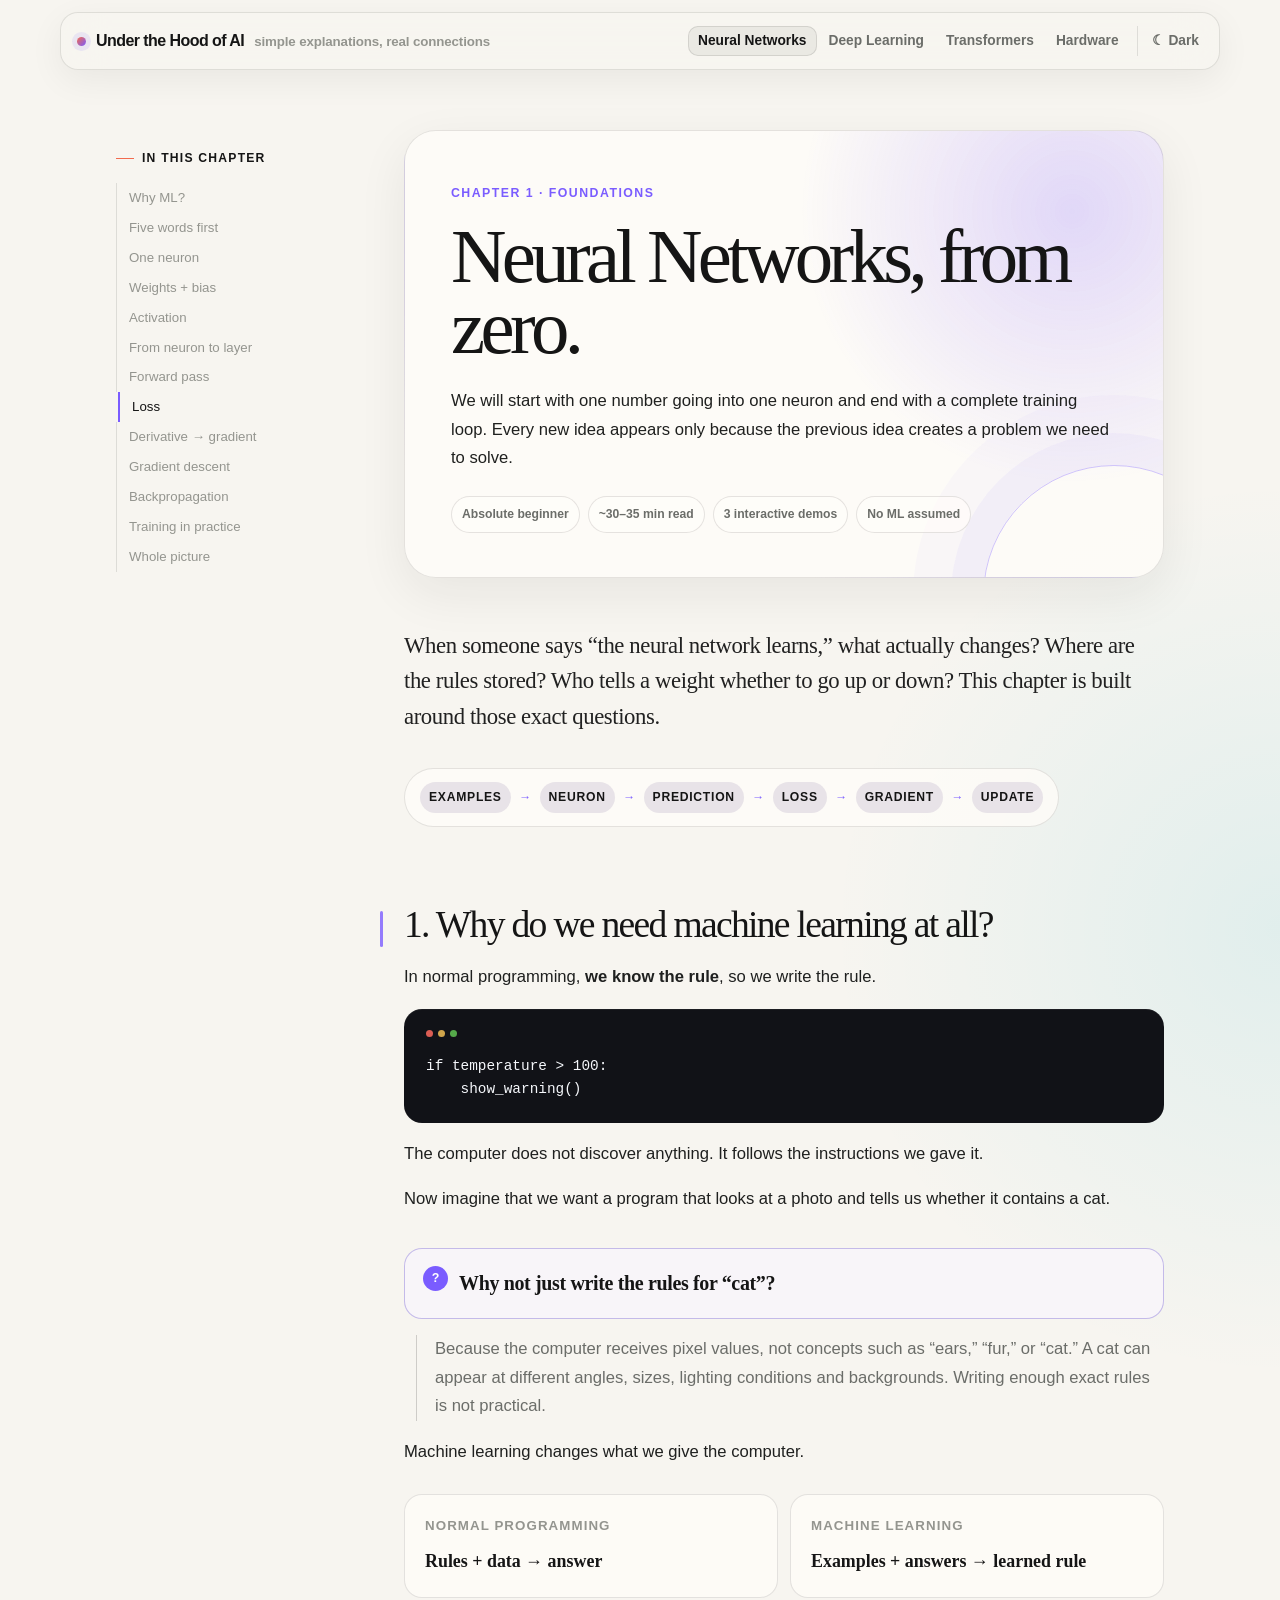
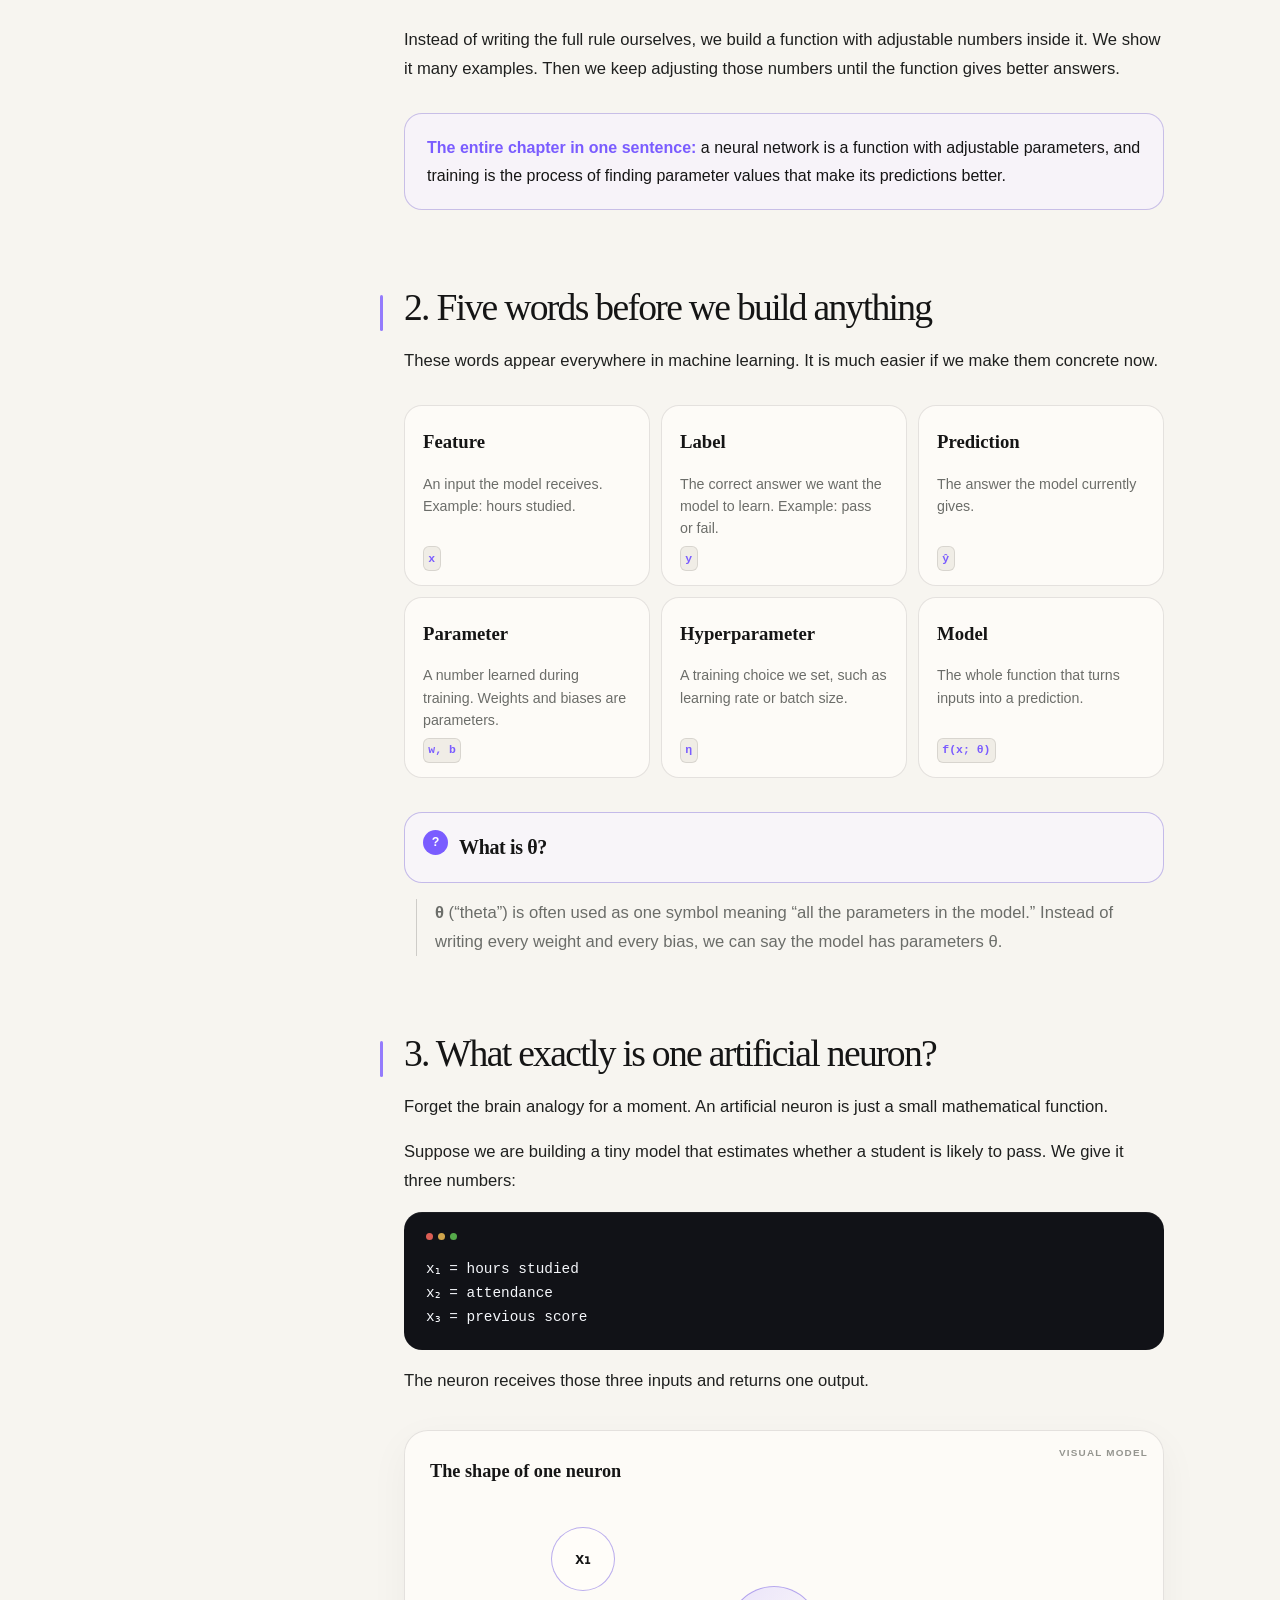
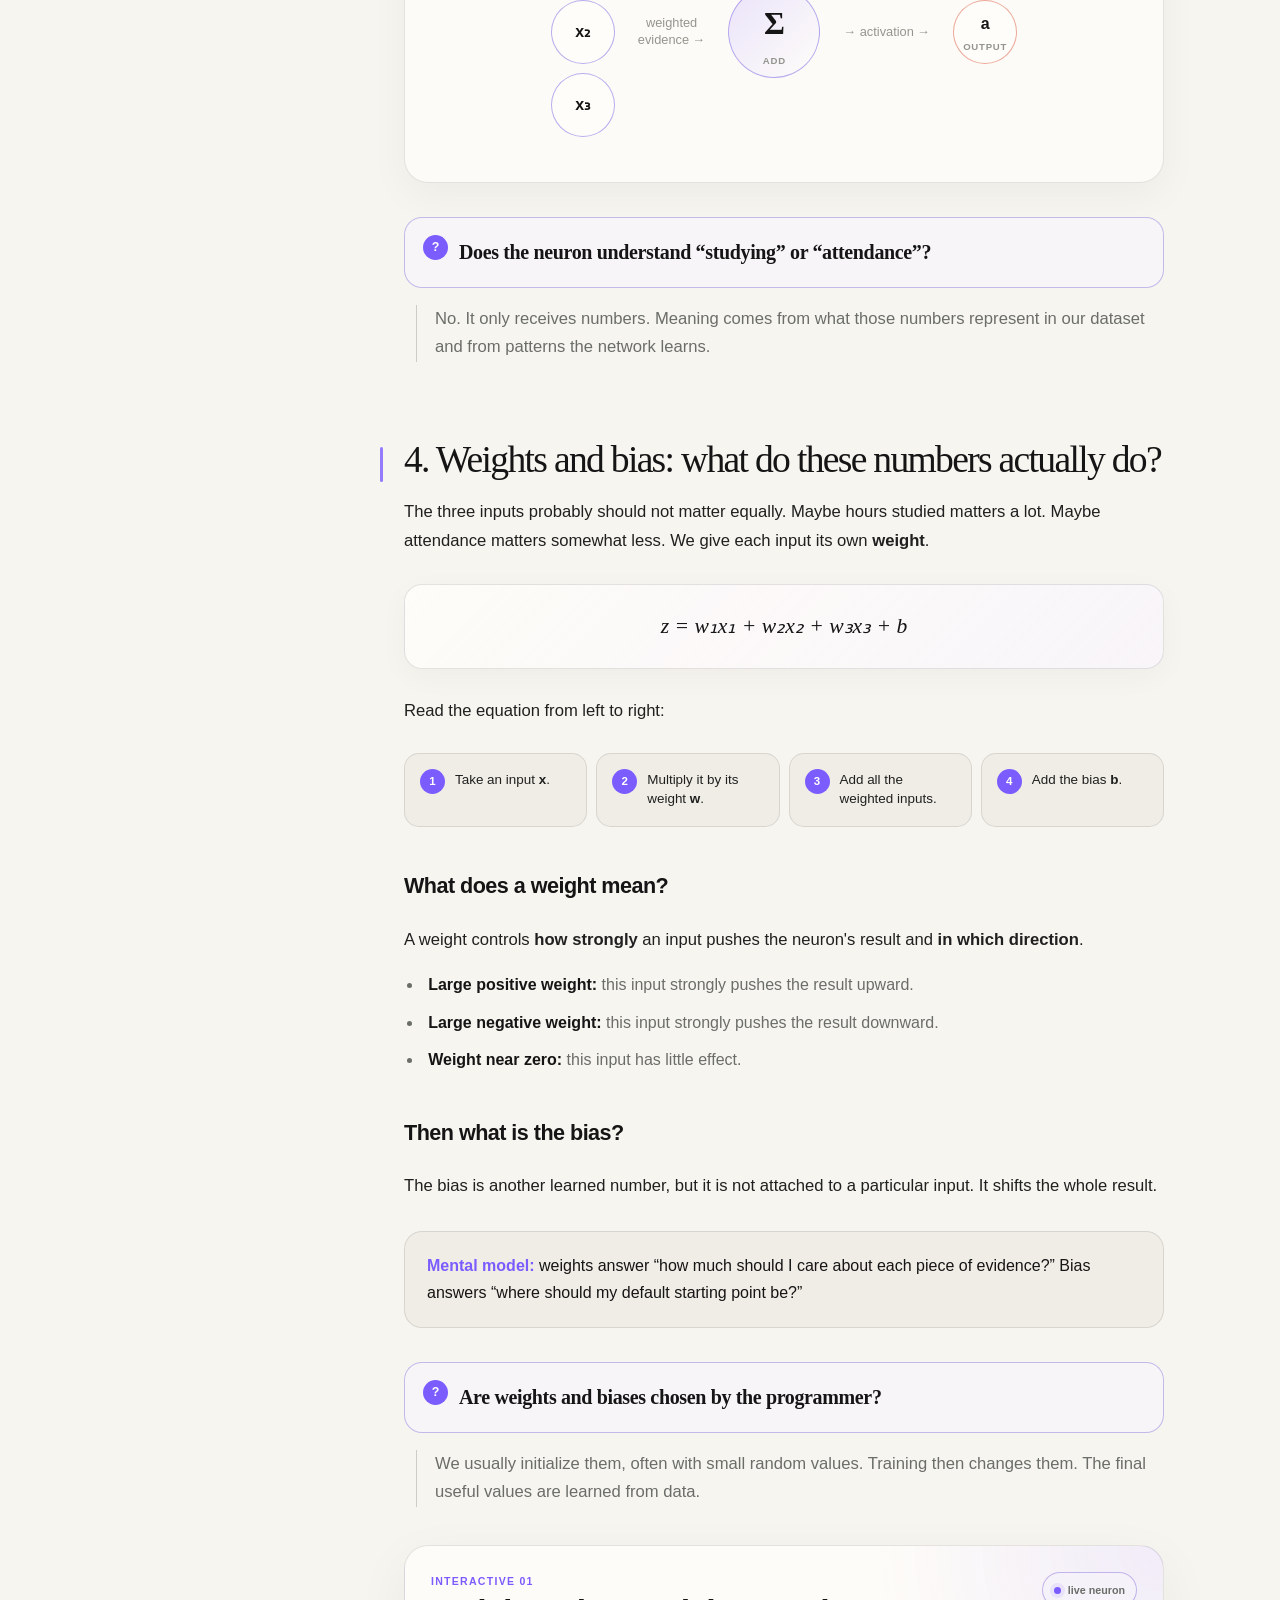
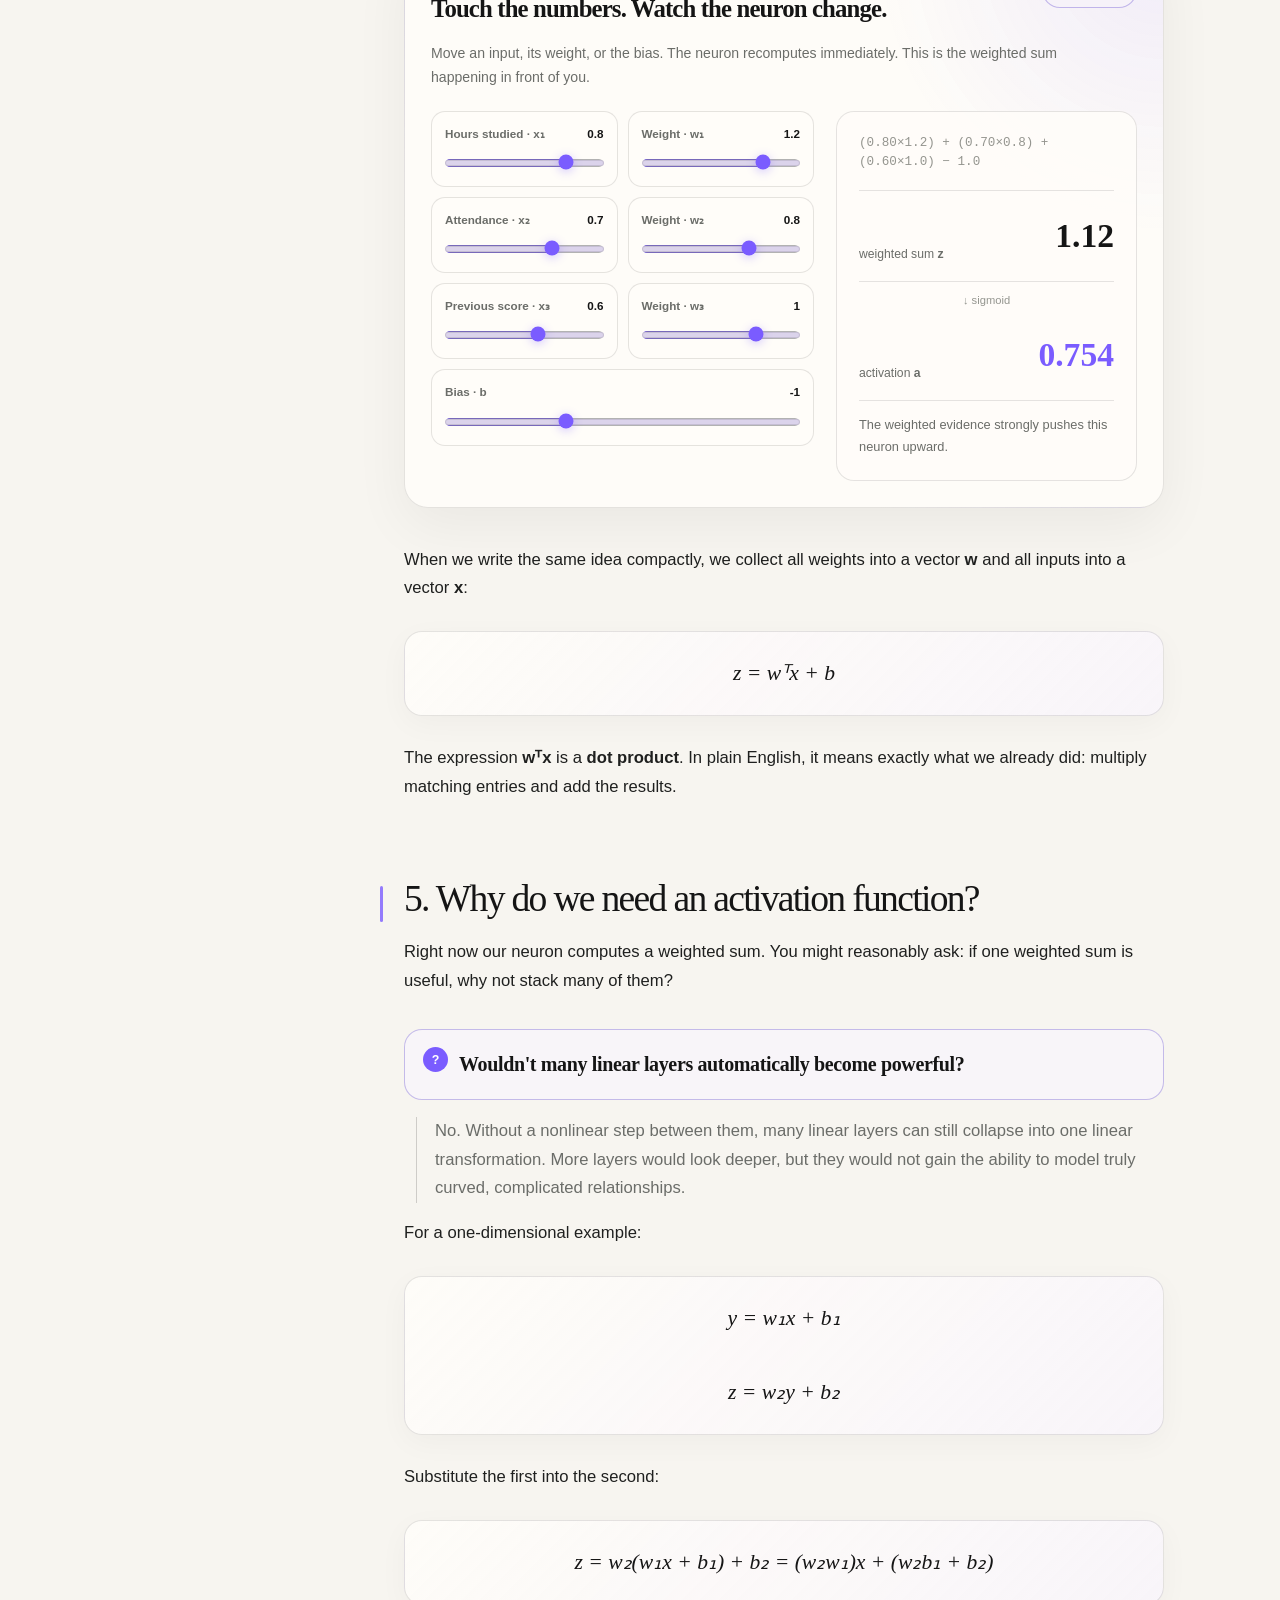
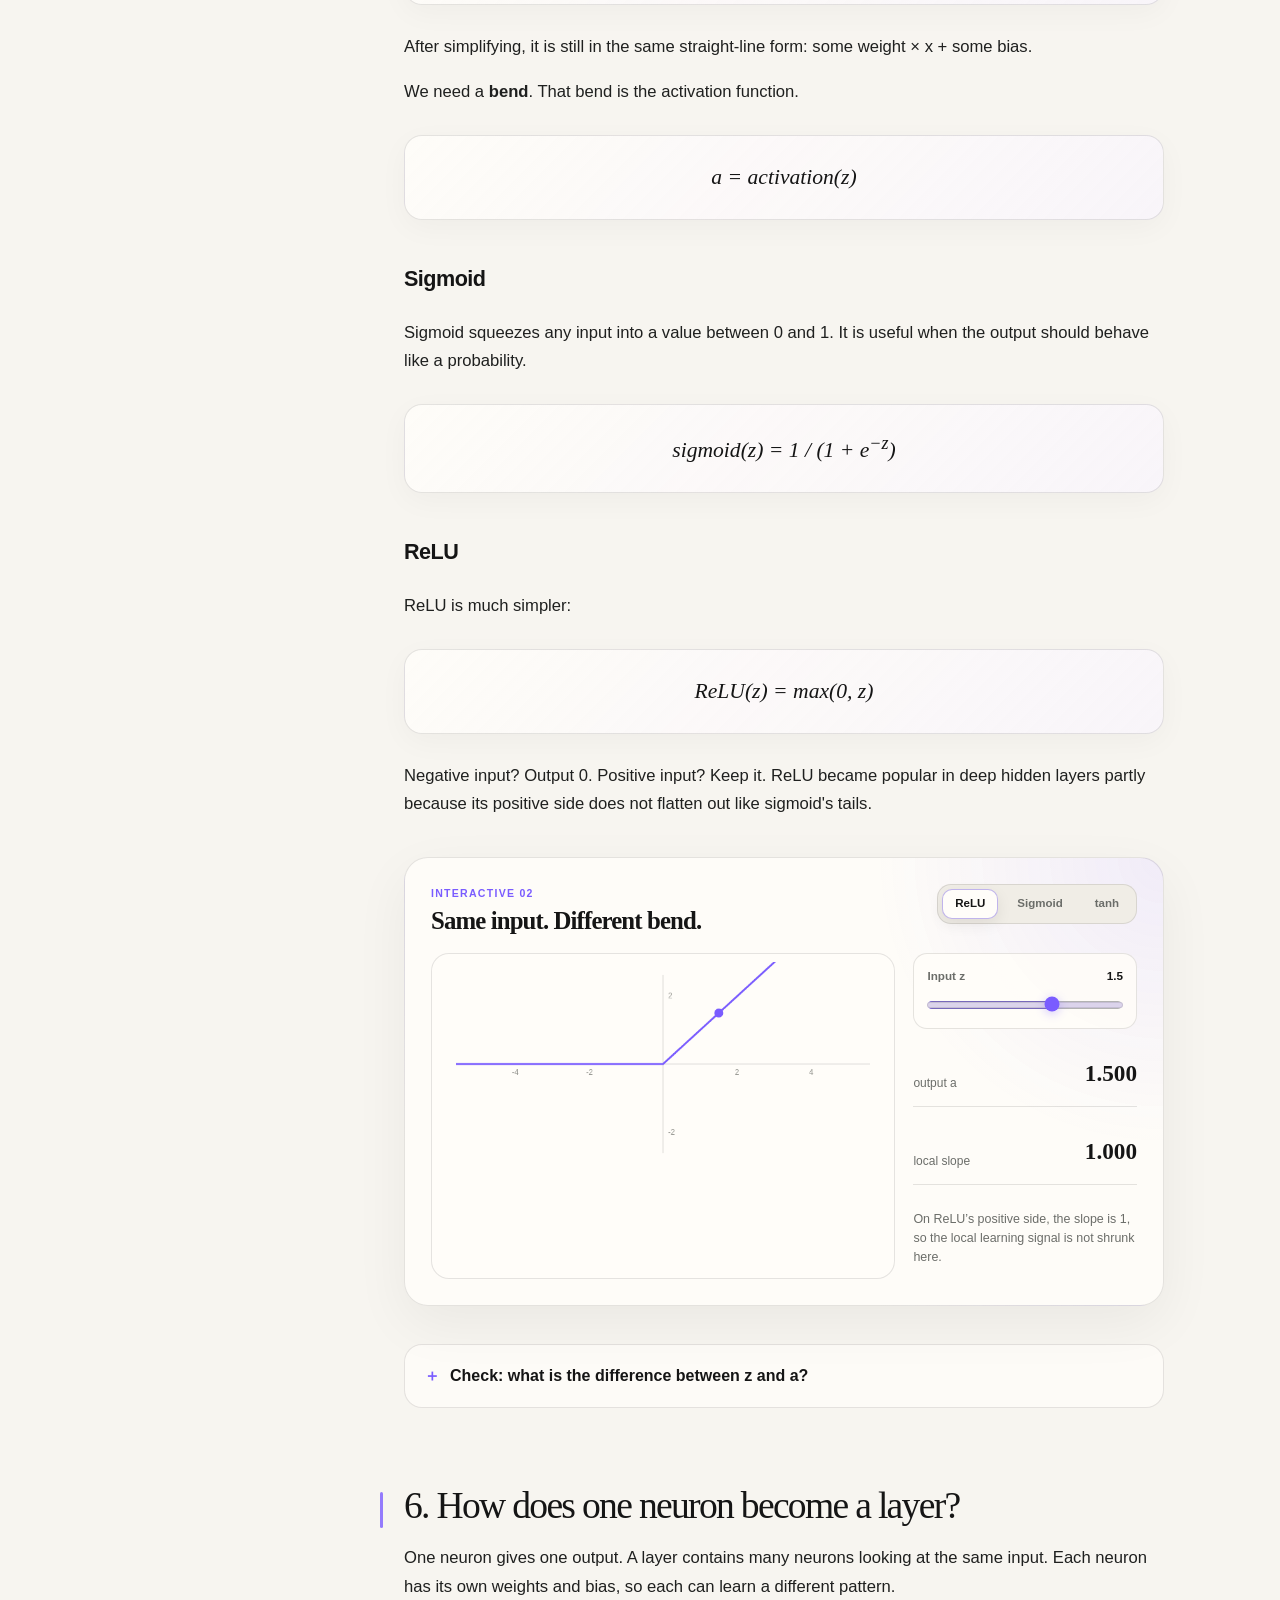
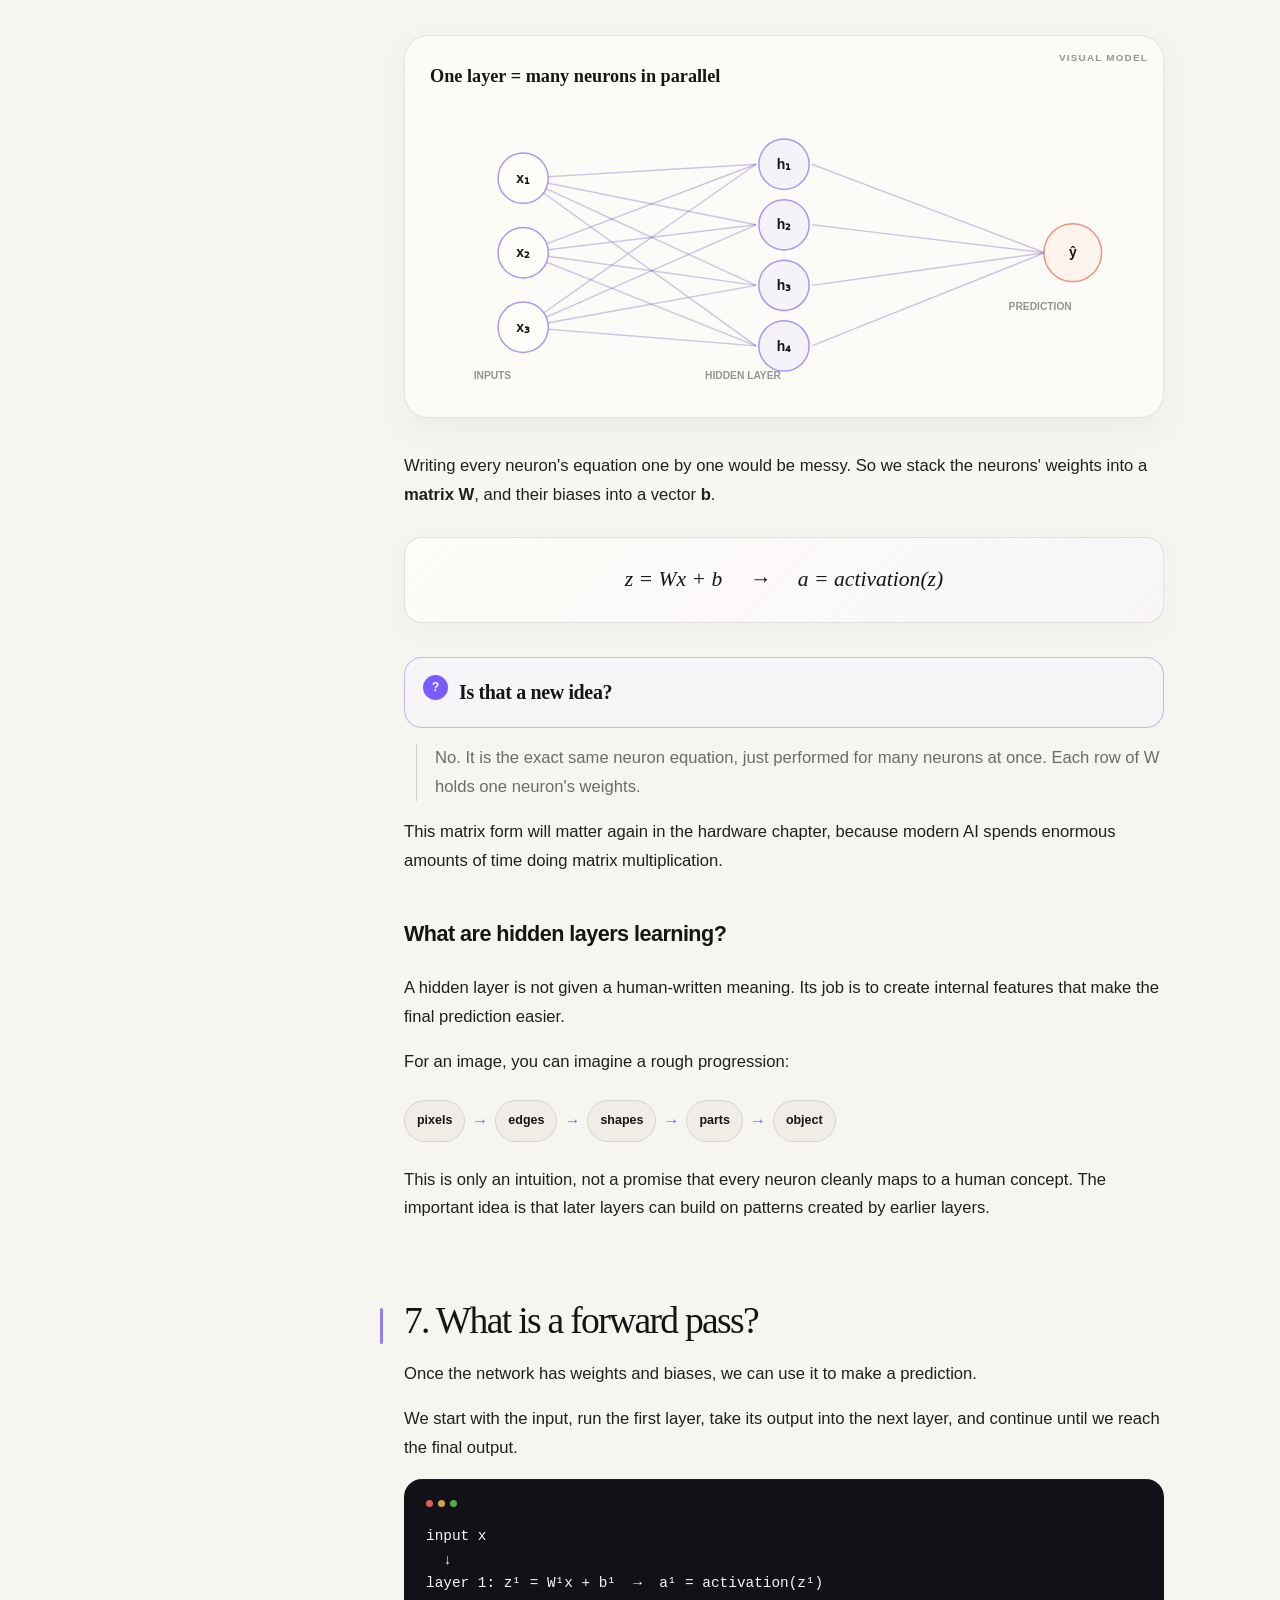
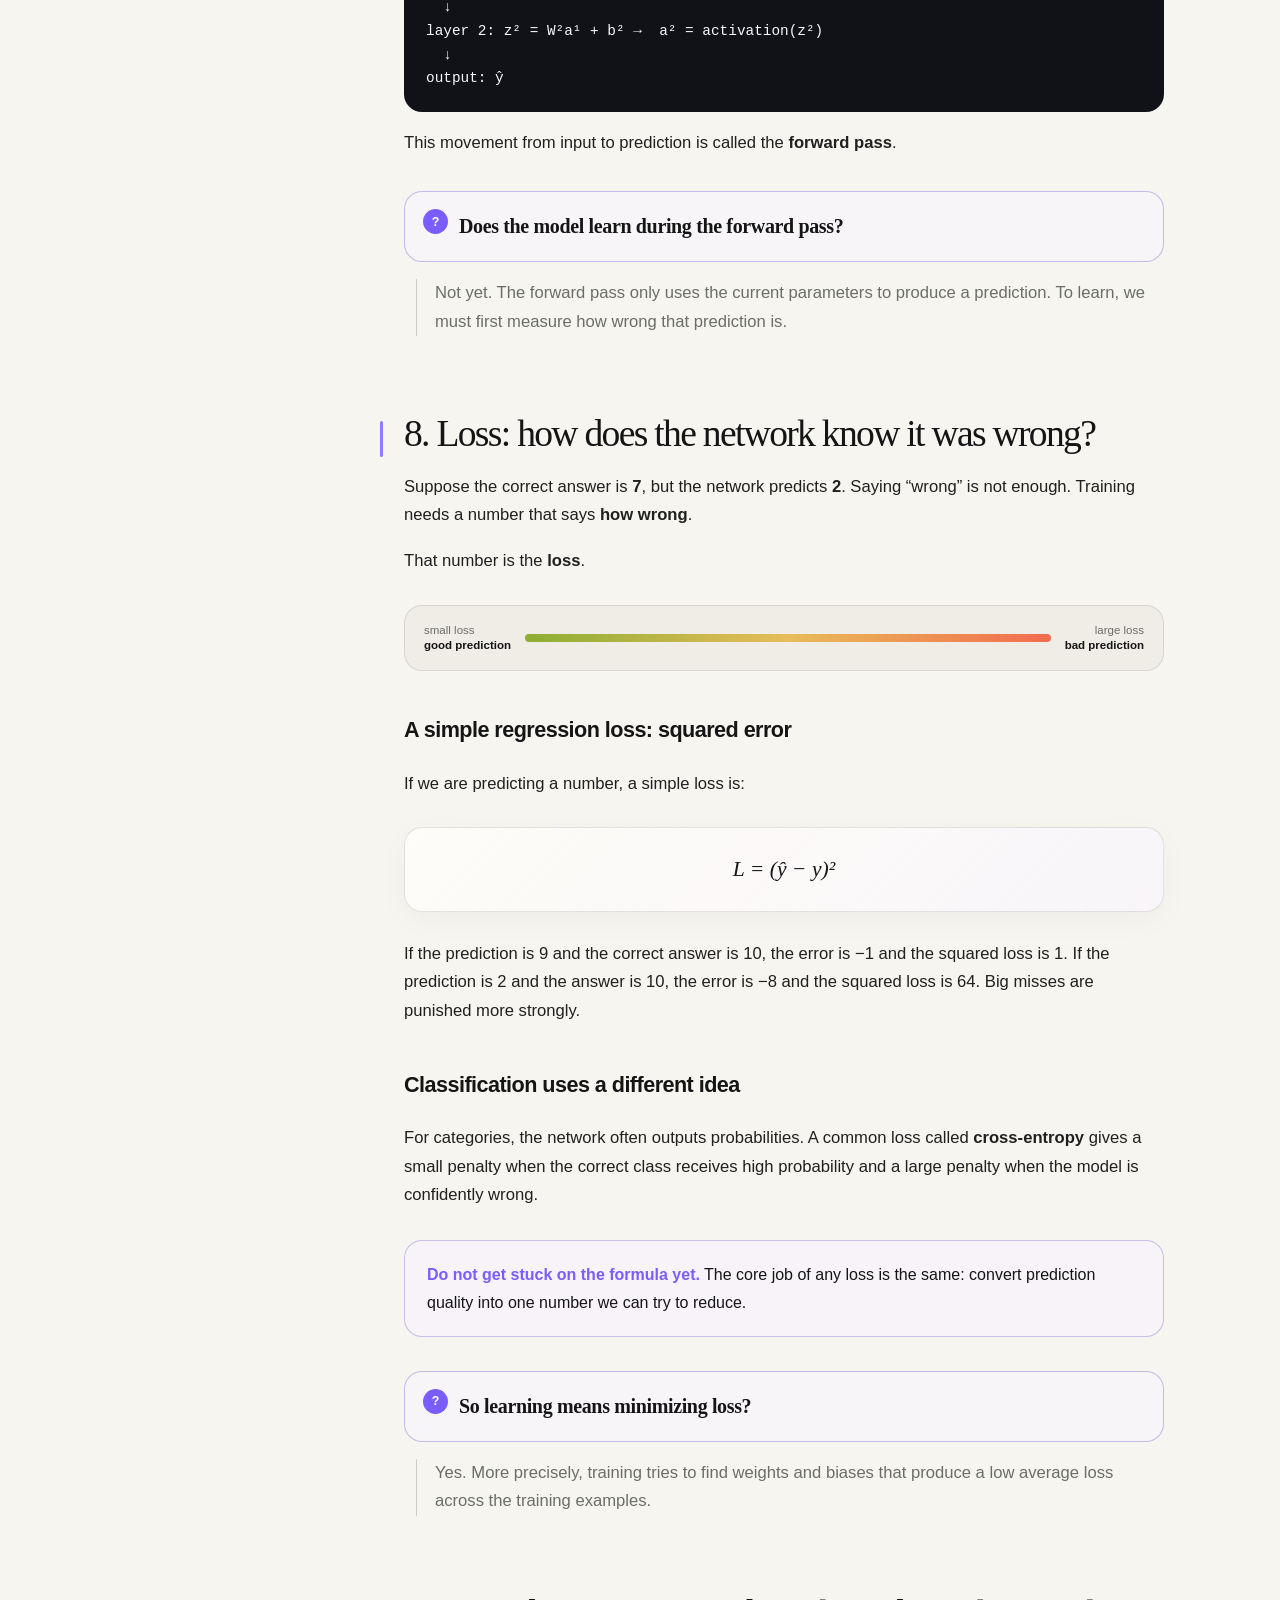
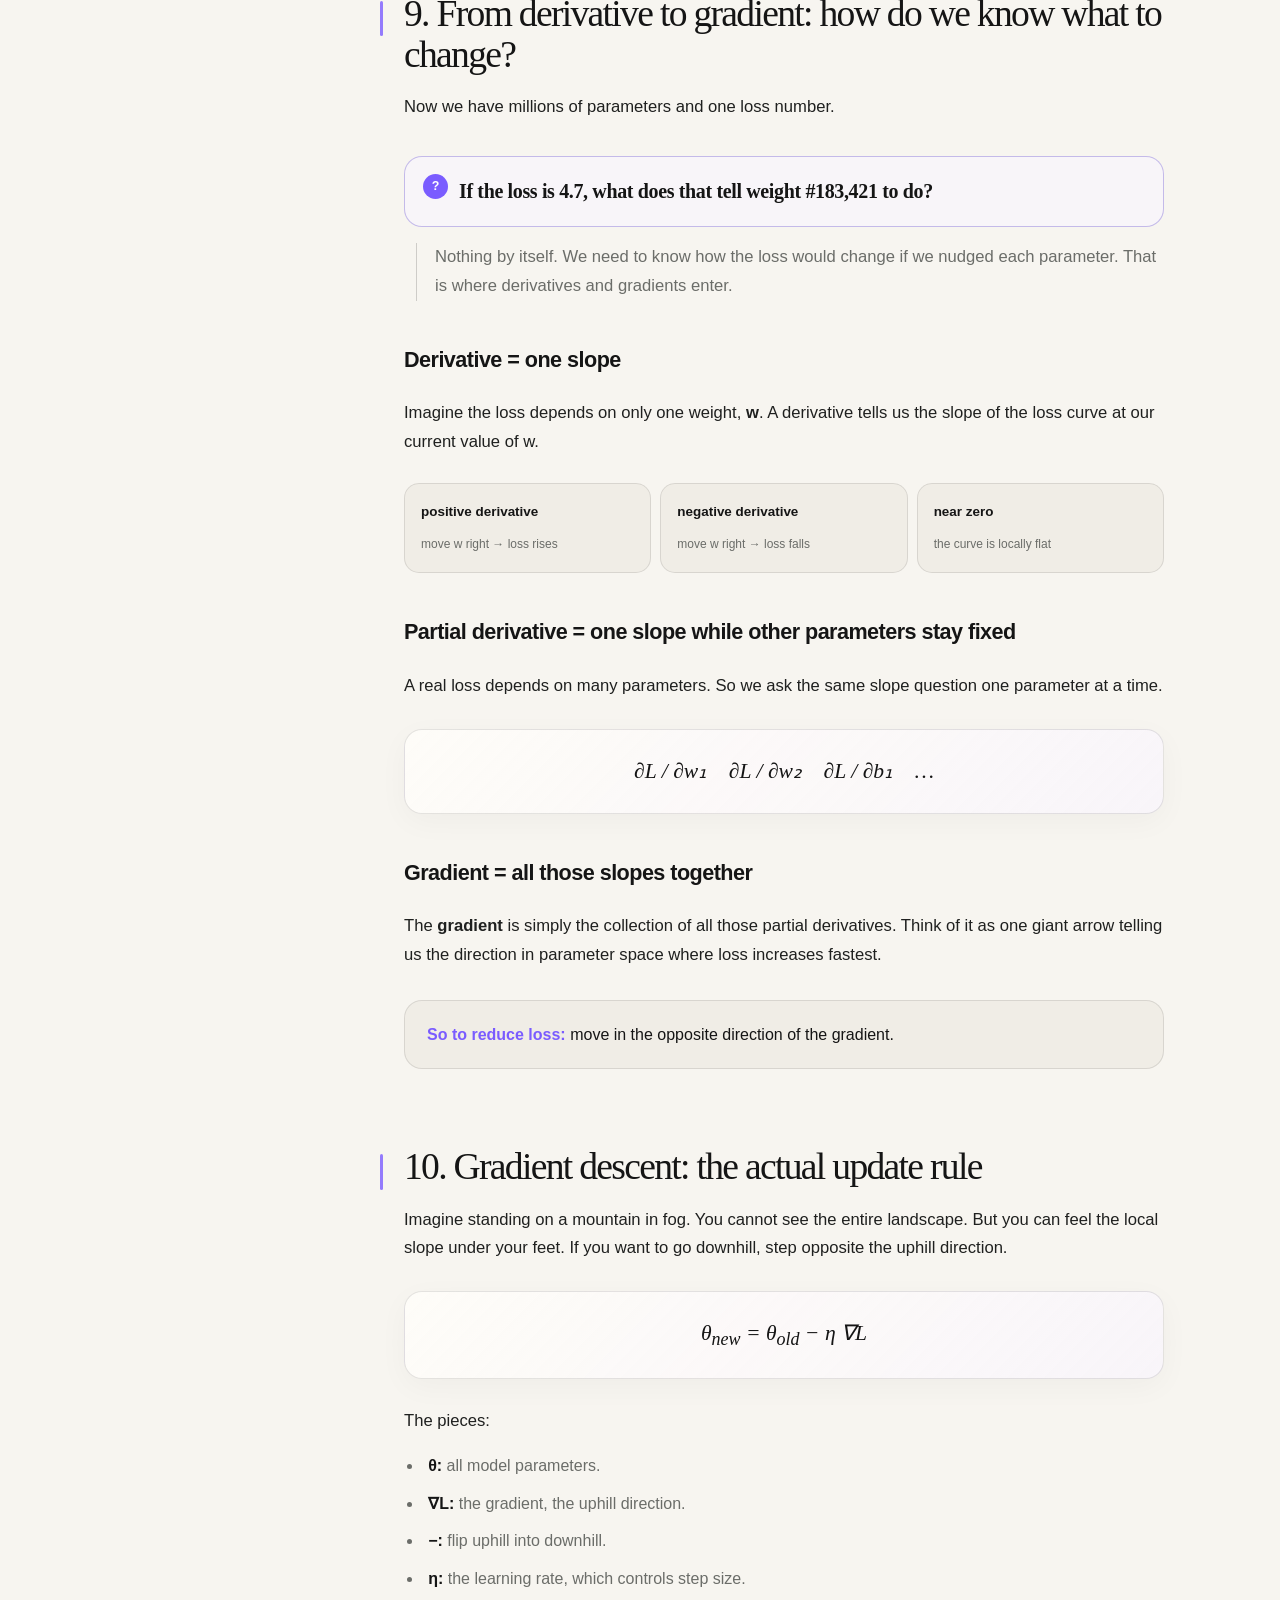
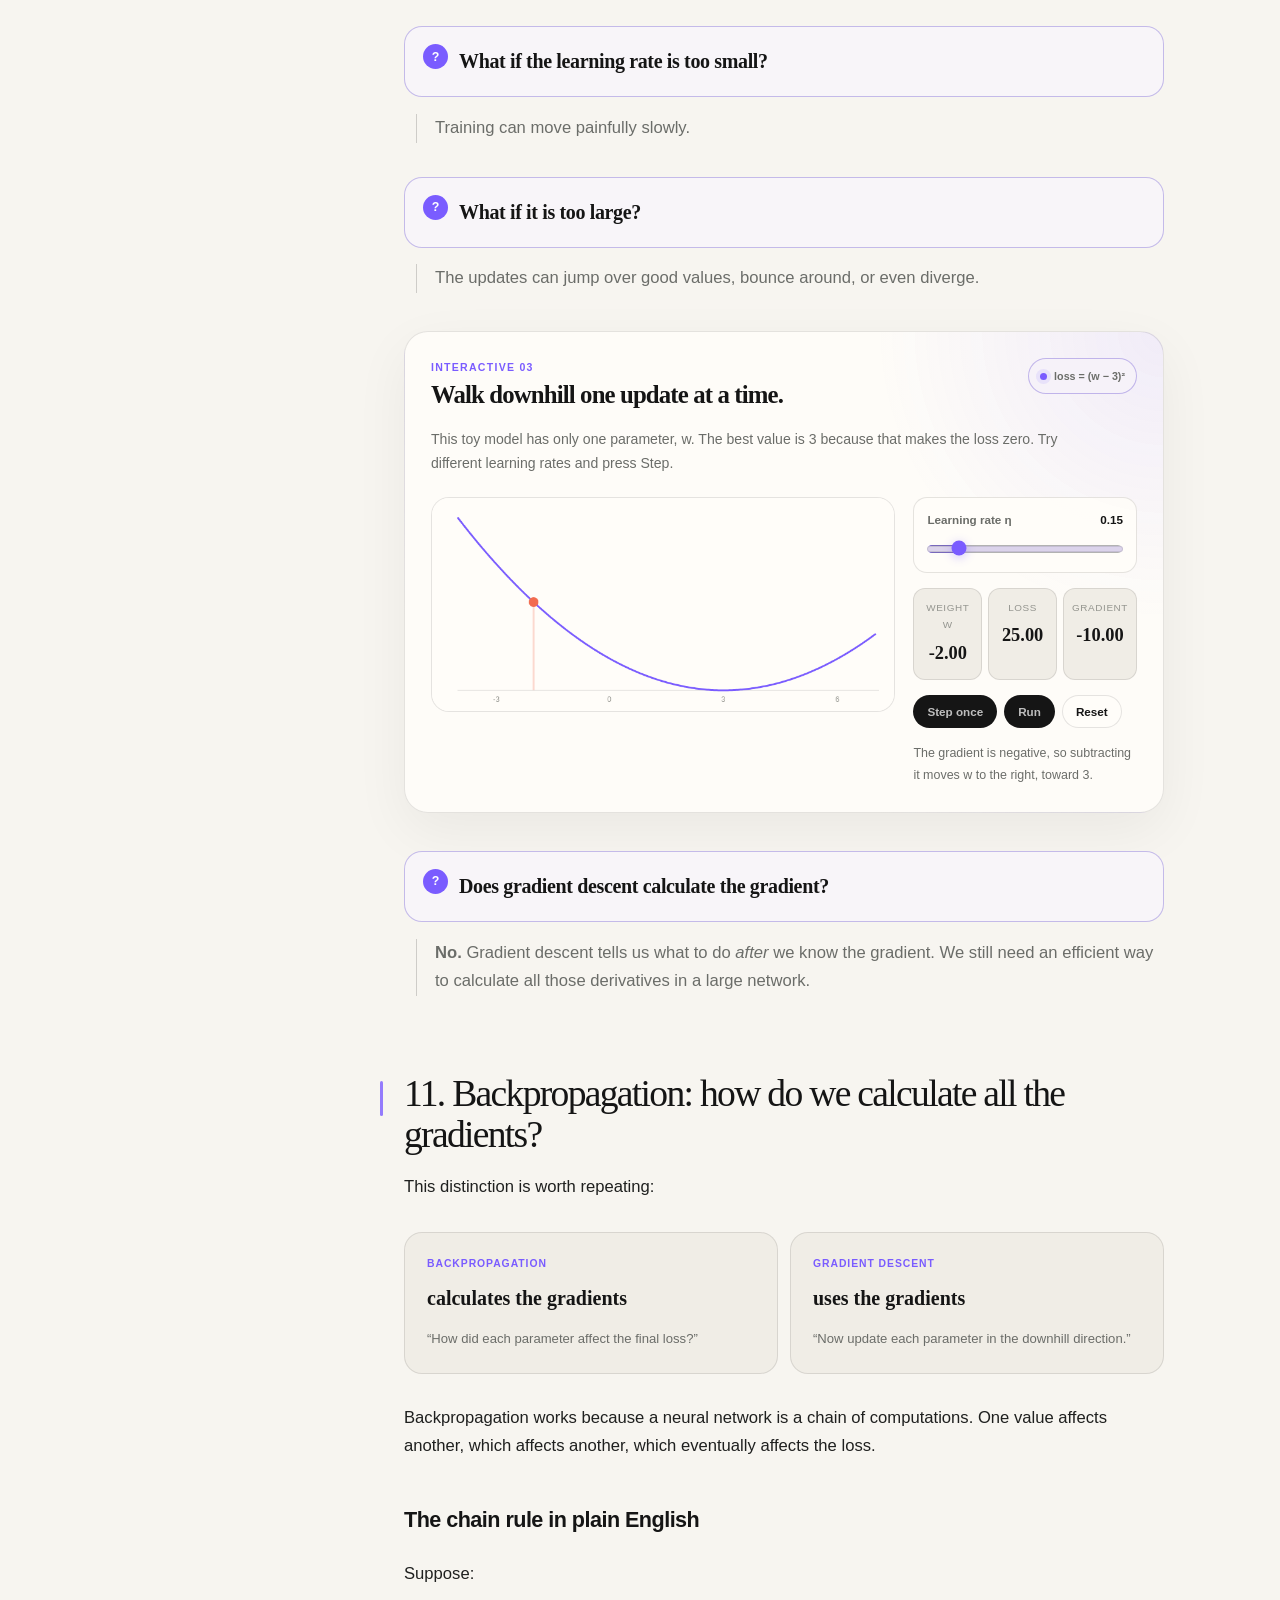
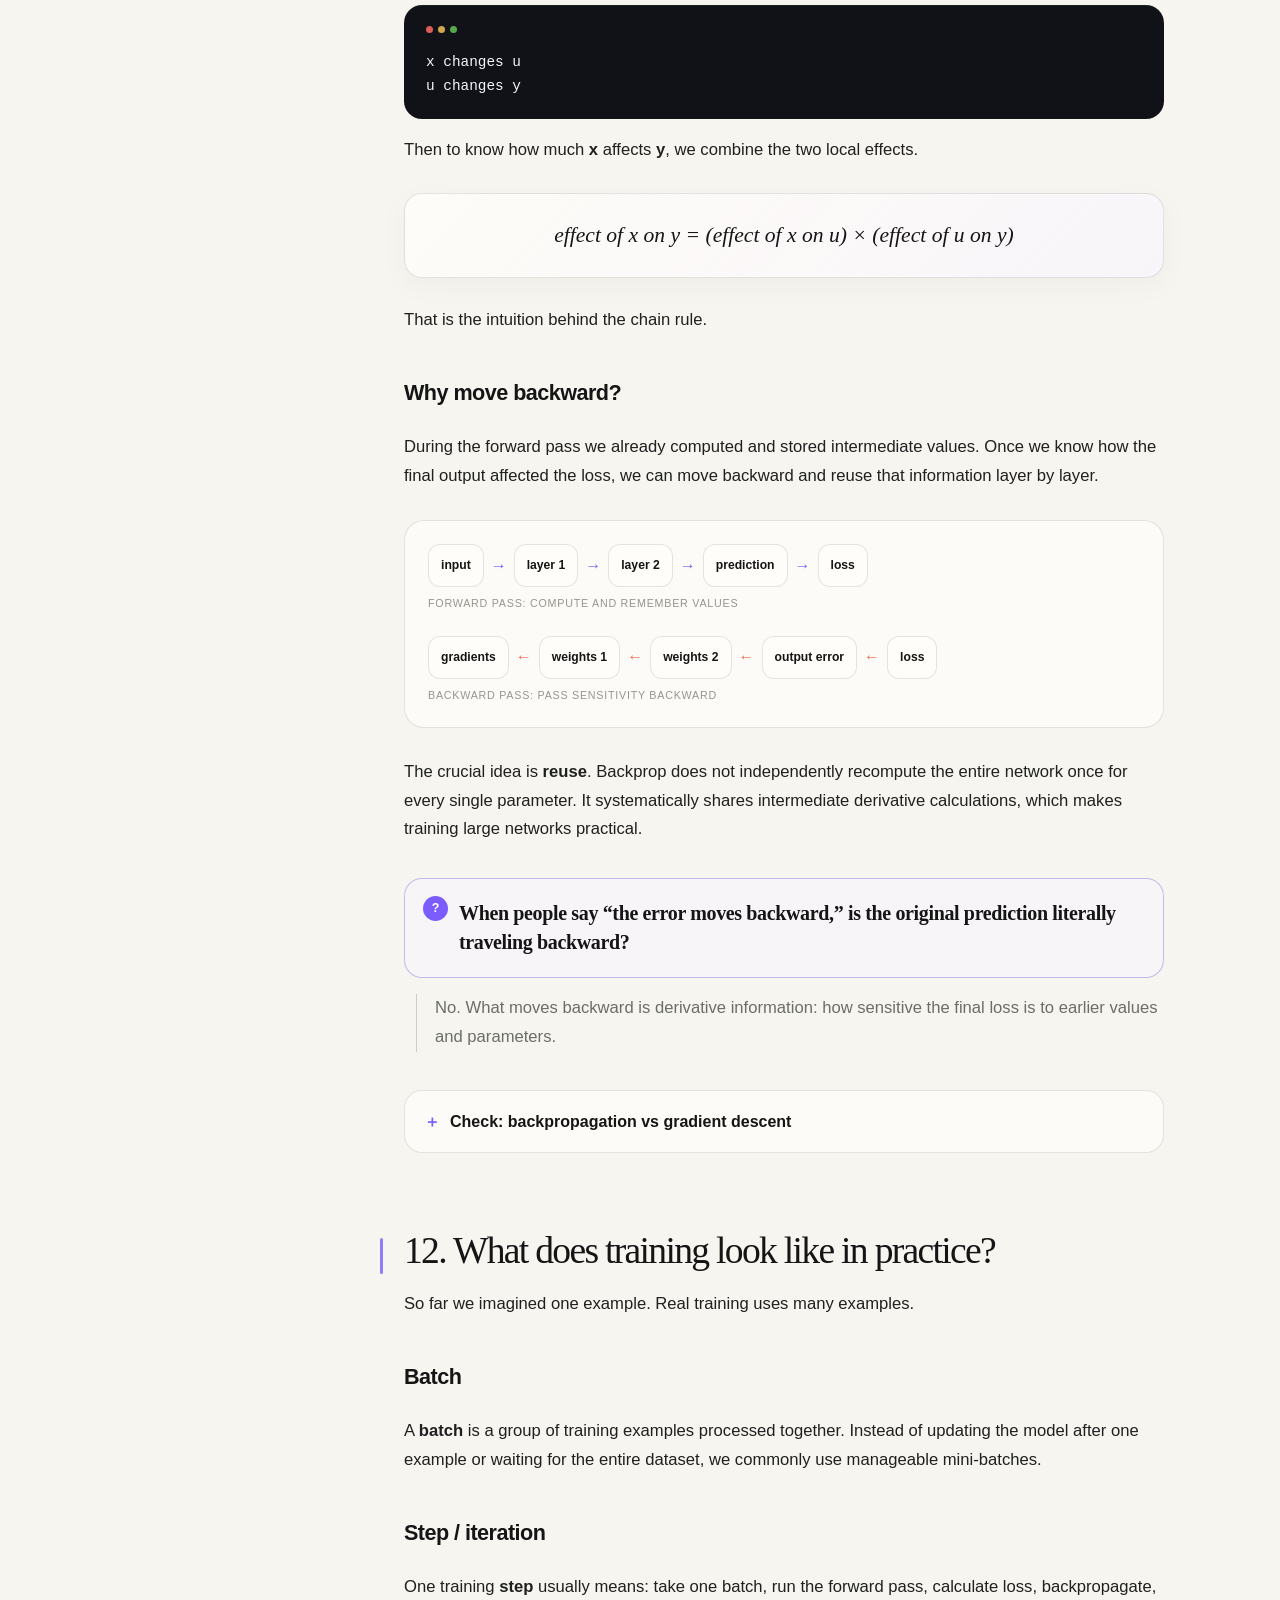
==== chapter-1-neural-networks.html @ e9177809 "Add files via upload" ====
<!doctype html>
<html lang="en">
<head>
  <meta charset="utf-8">
  <meta name="viewport" content="width=device-width, initial-scale=1">
  <meta name="description" content="Neural networks explained from absolute zero: neurons, weights, bias, activations, layers, loss, gradients, gradient descent, backpropagation, batches and epochs.">
  <meta name="theme-color" content="#6d4aff">
  <meta property="og:title" content="Chapter 1: Neural Networks — Under the Hood of AI">
  <meta property="og:description" content="A question-driven, visual explanation of how a neural network learns, starting from one neuron.">
  <meta property="og:type" content="article">
  <title>Chapter 1: Neural Networks — Under the Hood of AI</title>
  <style>
:root {
  --bg: #f7f5f0;
  --bg-deep: #efebe3;
  --surface: rgba(255,255,255,.72);
  --surface-solid: #fffdf9;
  --surface-2: #f0ede6;
  --text: #151515;
  --muted: #6b6d69;
  --faint: #94958f;
  --line: rgba(22,22,22,.11);
  --line-strong: rgba(22,22,22,.18);
  --accent: #635bff;
  --violet: #7a5cff;
  --cyan: #00a9c7;
  --coral: #f26b4f;
  --lime: #8cae32;
  --code: #111217;
  --code-text: #f5f7fb;
  --shadow: 0 28px 80px rgba(35,31,24,.10);
  --shadow-soft: 0 16px 50px rgba(35,31,24,.07);
  --radius-xl: 34px;
  --radius-lg: 26px;
  --radius-md: 18px;
  --content: 760px;
  --display: "Iowan Old Style", "Palatino Linotype", Palatino, Georgia, serif;
  --sans: Inter, ui-sans-serif, -apple-system, BlinkMacSystemFont, "Segoe UI", sans-serif;
}

[data-theme="dark"] {
  --bg: #0b0d10;
  --bg-deep: #07090b;
  --surface: rgba(20,23,28,.76);
  --surface-solid: #12151a;
  --surface-2: #171b20;
  --text: #f4f2ed;
  --muted: #a6a8aa;
  --faint: #74777b;
  --line: rgba(255,255,255,.10);
  --line-strong: rgba(255,255,255,.17);
  --accent: #8e86ff;
  --violet: #a18bff;
  --cyan: #36c7dc;
  --coral: #ff826a;
  --lime: #b2cf5b;
  --code: #07090c;
  --code-text: #f4f6fa;
  --shadow: 0 28px 90px rgba(0,0,0,.38);
  --shadow-soft: 0 18px 55px rgba(0,0,0,.24);
}

* { box-sizing: border-box; }
html { scroll-behavior: smooth; }
body {
  margin: 0;
  min-height: 100vh;
  font-family: var(--sans);
  color: var(--text);
  background:
    radial-gradient(circle at 8% -10%, color-mix(in srgb,var(--violet) 12%,transparent), transparent 30rem),
    radial-gradient(circle at 100% 5%, color-mix(in srgb,var(--cyan) 9%,transparent), transparent 28rem),
    var(--bg);
  line-height: 1.72;
  -webkit-font-smoothing: antialiased;
  text-rendering: optimizeLegibility;
}
body::before {
  content:"";
  pointer-events:none;
  position:fixed;
  inset:0;
  z-index:-1;
  opacity:.38;
  background-image: radial-gradient(color-mix(in srgb,var(--text) 9%,transparent) .55px, transparent .55px);
  background-size: 8px 8px;
  mask-image: linear-gradient(to bottom, #000, transparent 70%);
}
[data-theme="dark"] body::before { opacity:.18; }
::selection { background: color-mix(in srgb,var(--violet) 30%,transparent); }
body[data-page="chapter-1"] { --page-accent: var(--violet); }
body[data-page="chapter-2"] { --page-accent: var(--coral); }
body[data-page="chapter-3"] { --page-accent: var(--cyan); }
body[data-page="chapter-4"] { --page-accent: var(--lime); }
a { color: inherit; }
button, a { -webkit-tap-highlight-color: transparent; }

.progress-bar {
  position: fixed; inset: 0 auto auto 0; width:0; height:2px; z-index:1000;
  background: linear-gradient(90deg,var(--coral),var(--violet),var(--cyan));
  box-shadow: 0 0 16px color-mix(in srgb,var(--violet) 45%,transparent);
}

/* Floating editorial navigation */
.site-header {
  position:sticky; top:0; z-index:100;
  padding:12px 16px 0;
  pointer-events:none;
}
.nav-wrap {
  pointer-events:auto;
  max-width:1160px; margin:auto;
  min-height:58px; padding:8px 10px 8px 16px;
  display:flex; align-items:center; gap:14px;
  border:1px solid var(--line);
  border-radius:18px;
  background: color-mix(in srgb,var(--bg) 72%,transparent);
  backdrop-filter: blur(22px) saturate(1.25);
  box-shadow: 0 10px 35px rgba(20,18,15,.06);
}
.brand {
  display:flex; align-items:baseline; gap:10px;
  text-decoration:none; white-space:nowrap;
  font-size:1rem; font-weight:850; letter-spacing:-.035em;
}
.brand::before {
  content:""; width:9px; height:9px; border-radius:50%; flex:none;
  background:linear-gradient(135deg,var(--coral),var(--violet));
  box-shadow: 0 0 0 5px color-mix(in srgb,var(--violet) 11%,transparent);
}
.brand small { color:var(--faint); font-weight:650; letter-spacing:-.01em; }
.nav-links { margin-left:auto; display:flex; align-items:center; gap:2px; }
.nav-links a, .theme-btn {
  text-decoration:none; color:var(--muted); border:0; background:transparent;
  padding:8px 10px; border-radius:10px; font:650 .86rem/1 var(--sans); cursor:pointer;
  transition:.2s ease;
}
.nav-links a:hover, .theme-btn:hover, .nav-links a.current { color:var(--text); background:color-mix(in srgb,var(--text) 6%,transparent); }
.nav-links a.current { box-shadow:inset 0 0 0 1px var(--line); }
.theme-btn { border-left:1px solid var(--line); border-radius:0 10px 10px 0; margin-left:6px; padding-left:14px; }
.menu-btn { display:none; margin-left:auto; border:1px solid var(--line); background:var(--surface); color:var(--text); border-radius:11px; padding:8px 10px; }

/* Home hero */
.hero {
  position:relative;
  max-width:1200px; min-height:730px; margin:0 auto;
  padding:92px 24px 70px;
  display:grid; grid-template-columns:1.08fr .92fr; gap:42px; align-items:center;
}
.hero::after {
  content:""; position:absolute; left:24px; right:24px; bottom:0; height:1px;
  background:linear-gradient(90deg,transparent,var(--line-strong),transparent);
}
.hero-copy { position:relative; z-index:2; max-width:720px; }
.eyebrow {
  display:inline-flex; align-items:center; gap:8px;
  color:var(--muted); font-weight:800; letter-spacing:.12em; text-transform:uppercase; font-size:.72rem;
}
.eyebrow::before { content:""; width:26px; height:1px; background:var(--coral); }
.hero h1 {
  font-family:var(--display); font-weight:500;
  font-size:clamp(4rem,7.4vw,7rem); line-height:.89; letter-spacing:-.065em;
  margin:20px 0 28px;
  max-width:820px;
}
.hero h1 .gradient-word {
  display:inline-block;
  background:linear-gradient(105deg,var(--coral),var(--violet) 45%,var(--cyan));
  -webkit-background-clip:text; background-clip:text; color:transparent;
}
.hero .hero-lede { color:var(--muted); font-size:1.12rem; line-height:1.72; max-width:650px; }
.hero-actions { display:flex; flex-wrap:wrap; align-items:center; gap:11px; margin-top:28px; }
.button {
  display:inline-flex; align-items:center; justify-content:center; gap:9px;
  padding:13px 17px; min-height:48px;
  border-radius:14px; border:1px solid var(--line-strong);
  background:color-mix(in srgb,var(--surface-solid) 80%,transparent);
  text-decoration:none; font-weight:780; font-size:.92rem;
  box-shadow:0 8px 22px rgba(18,17,14,.035);
  transition:transform .22s ease, box-shadow .22s ease, border-color .22s ease;
}
.button.primary { color:#fff; border-color:transparent; background:#161616; box-shadow:0 12px 26px rgba(10,10,10,.16); }
[data-theme="dark"] .button.primary { color:#0c0e10; background:#f5f2ea; }
.button:hover { transform:translateY(-2px); box-shadow:var(--shadow-soft); border-color:color-mix(in srgb,var(--violet) 35%,var(--line)); }
.hero-note { color:var(--faint); font-size:.8rem; margin-top:15px; }

/* Hero visual: pure CSS neural constellation */
.hero-visual {
  position:relative; height:520px; min-width:0;
  border-radius:42px;
  background:
    linear-gradient(var(--line) 1px,transparent 1px),
    linear-gradient(90deg,var(--line) 1px,transparent 1px),
    radial-gradient(circle at 52% 44%, color-mix(in srgb,var(--violet) 18%,transparent),transparent 37%),
    color-mix(in srgb,var(--surface-solid) 66%,transparent);
  background-size:42px 42px,42px 42px,auto,auto;
  border:1px solid var(--line);
  overflow:hidden;
  box-shadow:var(--shadow);
  isolation:isolate;
}
.hero-visual::before {
  content:""; position:absolute; width:360px; height:360px; border-radius:50%;
  left:50%; top:50%; transform:translate(-50%,-50%);
  border:1px solid color-mix(in srgb,var(--violet) 25%,transparent);
  box-shadow: inset 0 0 80px color-mix(in srgb,var(--violet) 8%,transparent);
}
.hero-visual::after {
  content:""; position:absolute; width:470px; height:470px; border-radius:50%;
  left:50%; top:50%; transform:translate(-50%,-50%);
  border:1px dashed color-mix(in srgb,var(--cyan) 23%,transparent);
  animation: spin 32s linear infinite;
}
@keyframes spin { to { transform:translate(-50%,-50%) rotate(360deg); } }
.visual-label {
  position:absolute; left:24px; top:22px; z-index:4;
  font:750 .72rem/1 var(--sans); letter-spacing:.11em; text-transform:uppercase; color:var(--faint);
}
.visual-stage {
  position:absolute; inset:78px 52px 72px; display:flex; align-items:center; justify-content:center;
}
.v-line { height:1px; flex:1; max-width:72px; background:linear-gradient(90deg,var(--line-strong),color-mix(in srgb,var(--violet) 55%,transparent)); position:relative; }
.v-line::after { content:""; position:absolute; right:-3px; top:-3px; width:7px; height:7px; border-radius:50%; background:var(--violet); box-shadow:0 0 18px var(--violet); }
.v-stack { display:grid; gap:17px; position:relative; z-index:2; }
.v-node {
  width:70px; height:70px; border-radius:22px; display:grid; place-items:center;
  border:1px solid var(--line-strong); background:color-mix(in srgb,var(--surface-solid) 82%,transparent);
  box-shadow:0 12px 32px rgba(20,18,15,.08); font-weight:850; font-size:.78rem;
}
.v-stack.center .v-node { width:88px; height:88px; border-radius:50%; background:linear-gradient(135deg,color-mix(in srgb,var(--coral) 88%,#fff),color-mix(in srgb,var(--violet) 88%,#fff)); color:white; border:0; box-shadow:0 20px 42px color-mix(in srgb,var(--violet) 22%,transparent); }
.v-stack.out .v-node { border-color:color-mix(in srgb,var(--cyan) 35%,var(--line)); }
.hero-visual .mini-caption {
  position:absolute; left:24px; right:24px; bottom:22px; z-index:4;
  display:flex; align-items:center; justify-content:space-between; gap:16px;
  color:var(--muted); font-size:.76rem;
}
.mini-caption span:last-child { color:var(--text); font-weight:750; }

.section { max-width:1180px; margin:auto; padding:86px 24px; }
.section-header { display:grid; grid-template-columns:1fr 1fr; gap:40px; align-items:end; margin-bottom:34px; }
.section h2 {
  font-family:var(--display); font-weight:500;
  font-size:clamp(2.7rem,5vw,4.8rem); line-height:1; letter-spacing:-.052em; margin:12px 0 0;
}
.section-lede { color:var(--muted); max-width:700px; font-size:1.02rem; margin:0; }

/* Bento chapter cards */
.chapter-grid { display:grid; grid-template-columns:1.08fr .92fr; gap:18px; margin-top:34px; }
.chapter-card {
  --card-accent: var(--violet);
  position:relative; display:grid; grid-template-columns:1fr 150px; gap:20px;
  min-height:310px; overflow:hidden;
  text-decoration:none; padding:29px;
  border:1px solid var(--line); border-radius:30px;
  background:color-mix(in srgb,var(--surface-solid) 77%,transparent);
  box-shadow:0 10px 40px rgba(28,25,20,.04);
  transition:transform .28s cubic-bezier(.2,.8,.2,1), box-shadow .28s ease, border-color .28s ease;
}
.chapter-card:nth-child(2){ --card-accent:var(--coral); }
.chapter-card:nth-child(3){ --card-accent:var(--cyan); }
.chapter-card:nth-child(4){ --card-accent:var(--lime); }
.chapter-card:nth-child(3), .chapter-card:nth-child(4) { min-height:290px; }
.chapter-card::before {
  content:""; position:absolute; inset:auto -100px -150px auto; width:300px; height:300px; border-radius:50%;
  background:radial-gradient(circle,color-mix(in srgb,var(--card-accent) 18%,transparent),transparent 68%);
}
.chapter-card:hover { transform:translateY(-5px); border-color:color-mix(in srgb,var(--card-accent) 40%,var(--line)); box-shadow:var(--shadow); }
.chapter-content { position:relative; z-index:2; display:flex; flex-direction:column; }
.chapter-no { color:var(--card-accent); font-weight:900; font-size:.78rem; letter-spacing:.12em; text-transform:uppercase; }
.chapter-card h3 { font-family:var(--display); font-weight:520; font-size:2rem; line-height:1.03; letter-spacing:-.045em; margin:28px 0 12px; max-width:410px; }
.chapter-card p { color:var(--muted); font-size:.93rem; line-height:1.62; max-width:440px; }
.card-foot { margin-top:auto; display:flex; align-items:center; gap:9px; font-size:.82rem; font-weight:750; }
.card-foot i { width:29px; height:29px; border:1px solid var(--line); border-radius:50%; display:grid; place-items:center; font-style:normal; transition:.2s ease; }
.chapter-card:hover .card-foot i { transform:translateX(3px); border-color:var(--card-accent); color:var(--card-accent); }
.chapter-art { position:relative; min-height:220px; align-self:stretch; }
.chapter-art .art-node { position:absolute; width:45px; height:45px; border:1px solid color-mix(in srgb,var(--card-accent) 45%,var(--line)); border-radius:50%; background:var(--surface-solid); box-shadow:0 8px 22px rgba(20,18,15,.06); }
.chapter-art .art-node:nth-child(1){left:0;top:22px}.chapter-art .art-node:nth-child(2){right:3px;top:5px}.chapter-art .art-node:nth-child(3){left:26px;top:102px}.chapter-art .art-node:nth-child(4){right:6px;top:128px}.chapter-art .art-node:nth-child(5){left:58px;bottom:8px}
.chapter-art::before,.chapter-art::after{content:"";position:absolute;left:22px;right:24px;height:1px;top:75px;background:linear-gradient(90deg,transparent,color-mix(in srgb,var(--card-accent) 55%,transparent),transparent);transform:rotate(-22deg);transform-origin:center}.chapter-art::after{top:138px;transform:rotate(29deg)}
.chapter-card:nth-child(2) .chapter-art::before{left:30px;right:14px;top:38px;height:150px;border-left:1px solid color-mix(in srgb,var(--card-accent) 30%,transparent);border-right:1px solid color-mix(in srgb,var(--card-accent) 30%,transparent);background:repeating-linear-gradient(to bottom,color-mix(in srgb,var(--card-accent) 15%,transparent) 0 13px,transparent 13px 25px);transform:none}
.chapter-card:nth-child(3) .chapter-art{display:grid;grid-template-columns:repeat(4,1fr);gap:7px;align-content:center}.chapter-card:nth-child(3) .chapter-art .art-node{position:static;width:auto;height:42px;border-radius:10px}.chapter-card:nth-child(3) .chapter-art .art-node:nth-child(3),.chapter-card:nth-child(3) .chapter-art .art-node:nth-child(7){background:color-mix(in srgb,var(--card-accent) 25%,var(--surface-solid))}.chapter-card:nth-child(3) .chapter-art::before,.chapter-card:nth-child(3) .chapter-art::after{display:none}
.chapter-card:nth-child(4) .chapter-art{display:grid;grid-template-columns:repeat(6,1fr);gap:5px;align-content:center}.chapter-card:nth-child(4) .chapter-art .art-node{position:static;width:auto;height:auto;aspect-ratio:1;border-radius:5px;background:color-mix(in srgb,var(--card-accent) 17%,var(--surface-solid))}.chapter-card:nth-child(4) .chapter-art::before,.chapter-card:nth-child(4) .chapter-art::after{display:none}

/* Philosophy / explainer section */
.promise { display:grid; grid-template-columns:1.1fr .9fr; gap:18px; margin-top:32px; }
.panel {
  position:relative; overflow:hidden;
  background:color-mix(in srgb,var(--surface-solid) 76%,transparent);
  border:1px solid var(--line); border-radius:28px; padding:30px;
  box-shadow:0 10px 40px rgba(25,22,18,.035);
}
.panel h3 { font-family:var(--display); font-weight:530; font-size:1.8rem; line-height:1.1; letter-spacing:-.035em; margin:0 0 18px; }
.panel h2 { font-family:var(--display); font-size:2rem; }
.panel p, .panel li { color:var(--muted); }
.panel ul { padding-left:18px; }
.panel li { margin:9px 0; }
.question-cloud { display:flex; flex-wrap:wrap; gap:9px; margin-top:22px; }
.question-chip { padding:9px 12px; border-radius:999px; background:var(--surface-2); border:1px solid var(--line); font-size:.82rem; color:var(--muted); }
.big-quote { font-family:var(--display); font-size:clamp(2rem,4vw,3.5rem); line-height:1.04; letter-spacing:-.045em; color:var(--text)!important; max-width:620px; }
.big-quote em { color:var(--violet); font-style:normal; }
.story-strip { margin-top:18px; display:grid; grid-template-columns:repeat(7,1fr); gap:8px; }
.story-strip span { position:relative; min-height:68px; padding:10px 8px; border:1px solid var(--line); border-radius:14px; background:var(--surface-2); display:flex; align-items:end; font-size:.68rem; font-weight:800; line-height:1.15; }
.story-strip span:not(:last-child)::after { content:"→"; position:absolute; right:-8px; top:8px; z-index:2; color:var(--faint); }

/* Article shell */
.article-shell {
  max-width:1180px; margin:0 auto; padding:60px 24px 110px;
  display:grid; grid-template-columns:220px minmax(0,var(--content)); gap:68px; justify-content:center;
}
.toc {
  position:sticky; top:94px; align-self:start; max-height:calc(100vh - 116px); overflow:auto;
  padding:18px 14px 18px 0; font-size:.83rem;
}
.toc strong { display:flex; align-items:center; gap:8px; margin:0 0 14px; color:var(--text); font-size:.76rem; letter-spacing:.1em; text-transform:uppercase; }
.toc strong::before{content:"";width:18px;height:1px;background:var(--coral)}
.toc a { display:block; text-decoration:none; color:var(--faint); padding:6px 0 6px 12px; border-left:1px solid var(--line); line-height:1.35; transition:.18s ease; }
.toc a:hover,.toc a.active { color:var(--text); border-left:2px solid var(--page-accent,var(--violet)); transform:translateX(2px); }
.article { min-width:0; }
.article-head {
  --page-accent:var(--violet);
  position:relative; isolation:isolate; overflow:hidden;
  padding:52px 46px 44px; margin-bottom:50px;
  border:1px solid var(--line); border-radius:32px;
  background:
    radial-gradient(circle at 88% 18%,color-mix(in srgb,var(--page-accent) 22%,transparent),transparent 17rem),
    color-mix(in srgb,var(--surface-solid) 76%,transparent);
  box-shadow:var(--shadow-soft);
}
body[data-page="chapter-2"] .article-head{--page-accent:var(--coral)}
body[data-page="chapter-3"] .article-head{--page-accent:var(--cyan)}
body[data-page="chapter-4"] .article-head{--page-accent:var(--lime)}
.article-head::after {
  content:""; position:absolute; z-index:-1; width:260px; height:260px; right:-82px; bottom:-150px; border-radius:50%;
  border:1px solid color-mix(in srgb,var(--page-accent) 35%,transparent);
  box-shadow:0 0 0 32px color-mix(in srgb,var(--page-accent) 5%,transparent),0 0 0 70px color-mix(in srgb,var(--page-accent) 3%,transparent);
}
.article-head .kicker { color:var(--page-accent); font-weight:900; font-size:.77rem; letter-spacing:.12em; text-transform:uppercase; }
.article-head h1 {
  font-family:var(--display); font-weight:520;
  font-size:clamp(3.2rem,6vw,5.8rem); line-height:.92; letter-spacing:-.06em; margin:18px 0 24px; max-width:760px;
}
.article-head p { color:var(--muted); font-size:1.1rem; line-height:1.7; max-width:680px; }
.article-meta { display:flex; flex-wrap:wrap; gap:8px; margin-top:24px; }
.article-meta span { color:var(--muted); font-size:.76rem; font-weight:720; padding:7px 10px; border:1px solid var(--line); border-radius:999px; background:color-mix(in srgb,var(--surface-solid) 55%,transparent); }
.article .lead { font-family:var(--display); font-size:1.42rem; line-height:1.55; letter-spacing:-.018em; color:color-mix(in srgb,var(--text) 86%,var(--muted)); }
.article h2 {
  position:relative; font-family:var(--display); font-weight:540;
  font-size:2.35rem; line-height:1.08; letter-spacing:-.045em; margin:78px 0 18px; scroll-margin-top:105px;
}
.article h2::before { content:""; position:absolute; left:-24px; top:.18em; width:3px; height:.95em; border-radius:3px; background:var(--page-accent,var(--violet)); opacity:.8; }
.article h3 { font-size:1.35rem; letter-spacing:-.025em; margin-top:40px; scroll-margin-top:105px; }
.article p { font-size:1.04rem; color:color-mix(in srgb,var(--text) 88%,var(--muted)); }
.question {
  position:relative; margin:34px 0 12px; padding:20px 22px 20px 54px;
  border:1px solid color-mix(in srgb,var(--page-accent,var(--violet)) 27%,var(--line)); border-radius:18px;
  background:color-mix(in srgb,var(--page-accent,var(--violet)) 5%,var(--surface-solid));
  font-family:var(--display); font-size:1.25rem; font-weight:650; line-height:1.45; letter-spacing:-.018em;
}
.question::before { content:"?"; position:absolute; left:18px; top:17px; width:25px; height:25px; border-radius:50%; display:grid; place-items:center; background:var(--page-accent,var(--violet)); color:#fff; font:850 .78rem/1 var(--sans); }
.answer { color:var(--muted)!important; border-left:1px solid var(--line-strong); padding-left:18px; margin-left:12px; }
.callout { background:var(--surface-2); border:1px solid var(--line); border-radius:18px; padding:20px 22px; margin:30px 0; }
.callout strong { color:var(--page-accent,var(--violet)); }
.simple { background:color-mix(in srgb,var(--page-accent,var(--violet)) 6%,var(--surface-solid)); border-color:color-mix(in srgb,var(--page-accent,var(--violet)) 23%,var(--line)); }
.code,pre { position:relative; background:var(--code); color:var(--code-text); border-radius:18px; padding:21px 22px; overflow:auto; font-family:"SFMono-Regular",Consolas,"Liberation Mono",monospace; font-size:.9rem; line-height:1.65; box-shadow:inset 0 1px rgba(255,255,255,.05); }
pre::before { content:""; display:block; width:7px; height:7px; border-radius:50%; background:#ff6b5f; box-shadow:12px 0 #f2bf55,24px 0 #62c554; margin-bottom:18px; opacity:.85; }
code:not(pre code) { background:var(--surface-2); padding:.14em .38em; border:1px solid var(--line); border-radius:6px; font-size:.88em; }
.math {
  text-align:center; font-family:var(--display); font-style:italic; font-size:1.35rem;
  padding:23px; margin:28px 0; border:1px solid var(--line); border-radius:18px;
  background:linear-gradient(135deg,color-mix(in srgb,var(--surface-solid) 82%,transparent),color-mix(in srgb,var(--page-accent,var(--violet)) 5%,var(--surface-solid)));
  box-shadow:0 8px 30px rgba(25,22,18,.035);
}
.diagram { position:relative; margin:34px 0; padding:25px; overflow:auto; border:1px solid var(--line); border-radius:24px; background:color-mix(in srgb,var(--surface-solid) 78%,transparent); box-shadow:0 12px 40px rgba(25,22,18,.045); }
.diagram::after{content:"visual model";position:absolute;right:15px;top:13px;color:var(--faint);font-size:.62rem;letter-spacing:.12em;text-transform:uppercase;font-weight:800}
.diagram-title { font-family:var(--display); font-weight:650; margin-bottom:20px; font-size:1.14rem; }
.node-row { display:flex; align-items:center; justify-content:center; gap:16px; min-width:520px; }
.node-col { display:grid; gap:10px; }
.node { width:56px; height:56px; border-radius:50%; border:1px solid color-mix(in srgb,var(--page-accent,var(--violet)) 50%,var(--line)); display:grid; place-items:center; background:var(--surface-solid); font-weight:800; box-shadow:0 7px 22px rgba(20,18,15,.06); }
.arrow-line { color:var(--faint); font-size:1.2rem; }
.matrix { display:grid; grid-template-columns:repeat(4,48px); gap:5px; justify-content:center; }
.cell { height:48px; border-radius:9px; background:color-mix(in srgb,var(--page-accent,var(--violet)) 11%,var(--surface-2)); display:grid; place-items:center; font-size:.76rem; }
.cell.hot { background:color-mix(in srgb,var(--page-accent,var(--violet)) 72%,var(--surface)); color:#fff; }
.cpu-gpu { display:grid; grid-template-columns:1fr 1fr; gap:18px; min-width:550px; }
.chip { border:1px solid var(--line); border-radius:17px; padding:18px; background:var(--surface-solid); }
.core-grid { display:grid; gap:5px; margin-top:12px; }.core-grid.cpu{grid-template-columns:repeat(4,1fr)}.core-grid.gpu{grid-template-columns:repeat(12,1fr)}
.core { aspect-ratio:1; border-radius:4px; background:color-mix(in srgb,var(--page-accent,var(--violet)) 30%,var(--surface-2)); }.core.cpu-core{border-radius:9px;background:color-mix(in srgb,var(--cyan) 34%,var(--surface-2))}
.check { margin:38px 0; border:1px solid var(--line); background:color-mix(in srgb,var(--surface-solid) 78%,transparent); border-radius:18px; overflow:hidden; }
.check summary { cursor:pointer; font-weight:820; padding:17px 19px; list-style:none; }.check summary::-webkit-details-marker{display:none}.check summary::before{content:"＋";margin-right:10px;color:var(--page-accent,var(--violet))}.check[open] summary::before{content:"−"}.check p{padding:0 19px 17px;margin:0;color:var(--muted)}
.transition { position:relative; overflow:hidden; margin:68px 0 14px; padding:31px; border-radius:26px; background:linear-gradient(135deg,color-mix(in srgb,var(--page-accent,var(--violet)) 11%,var(--surface-solid)),color-mix(in srgb,var(--cyan) 5%,var(--surface-solid))); border:1px solid color-mix(in srgb,var(--page-accent,var(--violet)) 26%,var(--line)); }
.transition::after{content:"→";position:absolute;right:21px;bottom:-28px;font-family:var(--display);font-size:8rem;line-height:1;color:color-mix(in srgb,var(--page-accent,var(--violet)) 9%,transparent)}
.transition .label { font-size:.7rem; color:var(--page-accent,var(--violet)); font-weight:900; text-transform:uppercase; letter-spacing:.12em; }
.transition h3 { font-family:var(--display); margin:9px 0 10px; font-size:1.75rem; font-weight:570; letter-spacing:-.035em; max-width:610px; }
.chapter-nav { display:grid; grid-template-columns:1fr 1fr; gap:12px; margin-top:60px; }
.chapter-nav a { position:relative; overflow:hidden; text-decoration:none; border:1px solid var(--line); border-radius:18px; padding:20px; background:color-mix(in srgb,var(--surface-solid) 76%,transparent); transition:.22s ease; }
.chapter-nav a:hover { transform:translateY(-2px); border-color:color-mix(in srgb,var(--page-accent,var(--violet)) 35%,var(--line)); box-shadow:var(--shadow-soft); }
.chapter-nav a:last-child{text-align:right}.chapter-nav span{display:block;color:var(--faint);font-size:.75rem;margin-bottom:4px}
.sources { border-top:1px solid var(--line); margin-top:60px; padding-top:30px; }.sources li{margin:10px 0;color:var(--muted)}.sources a{color:var(--text);text-underline-offset:3px}

/* Sources page */
body[data-page="sources"] main.section { max-width:930px!important; }
body[data-page="sources"] main.section>h1 { font-family:var(--display); font-weight:520; letter-spacing:-.055em; }
body[data-page="sources"] .panel { padding:34px; }
body[data-page="sources"] .panel strong { color:var(--violet); }

.site-footer { margin-top:10px; border-top:1px solid var(--line); padding:42px 24px; color:var(--muted); }
.footer-wrap { max-width:1140px; margin:auto; display:flex; justify-content:space-between; gap:30px; font-size:.87rem; }
.footer-wrap strong { color:var(--text); }
.footer-wrap a { color:var(--text); text-underline-offset:3px; }

/* Scroll reveal */
.reveal { opacity:0; transform:translateY(16px); transition:opacity .65s ease,transform .65s cubic-bezier(.2,.8,.2,1); }
.reveal.visible { opacity:1; transform:none; }

@media (max-width: 980px) {
  .hero { grid-template-columns:1fr; min-height:auto; padding-top:70px; }
  .hero-copy { max-width:780px; }
  .hero-visual { height:450px; }
  .chapter-grid { grid-template-columns:1fr; }
  .section-header { grid-template-columns:1fr; gap:18px; }
  .article-shell { grid-template-columns:minmax(0,var(--content)); gap:0; }
  .toc { display:none; }
  .promise { grid-template-columns:1fr; }
}

@media (max-width: 760px) {
  .site-header { padding:8px 10px 0; }
  .nav-wrap { min-height:54px; padding:7px 8px 7px 14px; border-radius:15px; }
  .brand small { display:none; }
  .menu-btn { display:block; }
  .nav-links { display:none; position:absolute; top:68px; left:10px; right:10px; padding:10px; border:1px solid var(--line); border-radius:16px; background:var(--surface-solid); box-shadow:var(--shadow); }
  .nav-links.open { display:grid; }
  .nav-links a,.theme-btn { padding:11px; text-align:left; border-left:0; margin-left:0; border-radius:10px; }
  .hero { padding:72px 18px 54px; gap:34px; }
  .hero h1 { font-size:clamp(3.5rem,17vw,5rem); }
  .hero-visual { height:390px; border-radius:28px; }
  .visual-stage { inset:76px 24px 70px; }.v-node{width:52px;height:52px;border-radius:16px}.v-stack.center .v-node{width:72px;height:72px}.v-line{max-width:36px}
  .section { padding:68px 18px; }
  .chapter-card { grid-template-columns:1fr 100px; min-height:290px; padding:24px; border-radius:24px; }
  .chapter-card h3 { font-size:1.7rem; }
  .chapter-art { min-height:180px; }
  .story-strip { grid-template-columns:1fr 1fr; }.story-strip span:not(:last-child)::after{display:none}
  .article-shell { padding:38px 16px 82px; }
  .article-head { padding:36px 25px 32px; border-radius:25px; }
  .article-head h1 { font-size:clamp(3rem,14vw,4.4rem); }
  .article h2 { font-size:2rem; margin-top:64px; }.article h2::before{left:-12px;width:2px}
  .article .lead { font-size:1.26rem; }
  .question { padding-left:50px; }
  .chapter-nav { grid-template-columns:1fr; }.chapter-nav a:last-child{text-align:left}
  .cpu-gpu { min-width:520px; }
  .footer-wrap { flex-direction:column; }
}

@media (prefers-reduced-motion: reduce) {
  * { scroll-behavior:auto!important; animation:none!important; transition:none!important; }
  .reveal { opacity:1; transform:none; }
}

/* ===== Chapter 1: richer learning components (keeps the base template intact) ===== */
.chapter-map{display:flex;flex-wrap:wrap;align-items:center;gap:8px;margin:34px 0 10px;padding:13px 15px;border:1px solid var(--line);border-radius:999px;background:color-mix(in srgb,var(--surface-solid) 76%,transparent);width:max-content;max-width:100%;font-size:.76rem;font-weight:800;text-transform:uppercase;letter-spacing:.06em;color:var(--muted)}
.chapter-map span{padding:5px 9px;border-radius:999px;background:color-mix(in srgb,var(--violet) 7%,var(--surface-2));color:var(--text)}.chapter-map i{font-style:normal;color:var(--violet)}
.compare-strip{display:grid;grid-template-columns:1fr 1fr;gap:12px;margin:28px 0}.compare-strip>div{padding:20px;border:1px solid var(--line);border-radius:18px;background:color-mix(in srgb,var(--surface-solid) 75%,transparent)}.compare-strip small{display:block;color:var(--faint);font-weight:800;text-transform:uppercase;letter-spacing:.08em;margin-bottom:8px}.compare-strip strong{font-family:var(--display);font-size:1.12rem;font-weight:620}
.term-grid{display:grid;grid-template-columns:repeat(3,1fr);gap:11px;margin:30px 0}.term-card{position:relative;padding:20px 18px 46px;border:1px solid var(--line);border-radius:18px;background:color-mix(in srgb,var(--surface-solid) 78%,transparent);min-height:150px}.term-card b{font-family:var(--display);font-size:1.17rem}.term-card p{font-size:.89rem!important;color:var(--muted)!important;line-height:1.55;margin-bottom:0}.term-card code{position:absolute;bottom:14px;left:18px;color:var(--violet);font-weight:800}
.neuron-flow{display:flex;align-items:center;justify-content:center;gap:23px;min-width:580px;padding:20px 10px}.nf-inputs{display:grid;gap:9px}.nf-inputs span,.nf-core,.nf-out{display:grid;place-items:center;width:64px;height:64px;border:1px solid color-mix(in srgb,var(--violet) 40%,var(--line));border-radius:50%;background:var(--surface-solid);font-weight:850}.nf-core{width:92px;height:92px;background:linear-gradient(135deg,color-mix(in srgb,var(--violet) 16%,var(--surface-solid)),var(--surface-solid));font-family:var(--display);font-size:2rem}.nf-out{border-color:color-mix(in srgb,var(--coral) 48%,var(--line));}.nf-core small,.nf-out small{display:block;font:700 .6rem/1 var(--sans);text-transform:uppercase;letter-spacing:.08em;color:var(--faint);margin-top:-15px}.nf-arrow{text-align:center;color:var(--faint);font-size:.8rem;line-height:1.3}
.equation-breakdown{display:grid;grid-template-columns:repeat(4,1fr);gap:9px;margin:28px 0}.equation-breakdown>div{display:flex;gap:10px;align-items:flex-start;padding:15px;border:1px solid var(--line);border-radius:15px;background:var(--surface-2)}.equation-breakdown span{flex:0 0 25px;height:25px;border-radius:50%;display:grid;place-items:center;background:var(--violet);color:#fff;font-size:.72rem;font-weight:900}.equation-breakdown p{font-size:.84rem!important;margin:2px 0!important;line-height:1.4!important}.plain-list{padding-left:1.2rem;color:var(--muted)}.plain-list li{margin:10px 0;padding-left:5px}.plain-list strong{color:var(--text)}
.playground{margin:42px 0;padding:26px;border:1px solid color-mix(in srgb,var(--violet) 24%,var(--line));border-radius:26px;background:linear-gradient(145deg,color-mix(in srgb,var(--violet) 5%,var(--surface-solid)),color-mix(in srgb,var(--surface-solid) 84%,transparent));box-shadow:0 18px 55px rgba(24,21,18,.055)}.playground-head{display:flex;justify-content:space-between;gap:20px;align-items:flex-start;margin-bottom:12px}.playground-head small{color:var(--violet);font-weight:900;font-size:.67rem;letter-spacing:.12em}.playground-head h3{font-family:var(--display);font-size:1.65rem;font-weight:590;letter-spacing:-.035em;margin:6px 0 0}.playground-intro{font-size:.92rem!important;color:var(--muted)!important;margin:0 0 24px}.live-pill{padding:7px 10px;border:1px solid var(--line);border-radius:999px;font-size:.68rem;font-weight:800;color:var(--muted);white-space:nowrap;background:var(--surface-solid)}
.neuron-lab{display:grid;grid-template-columns:1.1fr .9fr;gap:24px}.control-stack{display:grid;gap:11px}.control-stack label,.activation-controls label,.gd-panel label{font-size:.76rem;font-weight:790;color:var(--muted);display:grid;grid-template-columns:1fr auto;gap:6px 12px}.control-stack output,.activation-controls output,.gd-panel output{font-variant-numeric:tabular-nums;color:var(--text)}input[type="range"]{grid-column:1/-1;width:100%;accent-color:var(--violet)}.neuron-readout{display:flex;flex-direction:column;justify-content:center;border:1px solid var(--line);border-radius:19px;padding:20px;background:color-mix(in srgb,var(--surface-solid) 82%,transparent)}.formula-live{font-family:"SFMono-Regular",Consolas,monospace;font-size:.79rem;color:var(--faint);line-height:1.5;padding-bottom:18px;border-bottom:1px solid var(--line)}.result-stack{display:flex;justify-content:space-between;align-items:end;padding:16px 0;border-bottom:1px solid var(--line)}.result-stack span{font-size:.76rem;color:var(--muted)}.result-stack strong{font-family:var(--display);font-size:2.1rem;font-variant-numeric:tabular-nums}.result-stack.accent strong{color:var(--violet)}.result-arrow{text-align:center;color:var(--faint);font-size:.7rem;padding-top:9px}.neuron-readout p{font-size:.8rem!important;color:var(--muted)!important;margin:13px 0 0}
.function-tabs{display:flex;gap:5px;padding:4px;border:1px solid var(--line);border-radius:999px;background:var(--surface-2)}.act-tab{border:0;background:transparent;color:var(--muted);padding:7px 10px;border-radius:999px;font:750 .72rem var(--sans);cursor:pointer}.act-tab.active{background:var(--surface-solid);color:var(--text);box-shadow:0 3px 10px rgba(0,0,0,.06)}.activation-lab{display:grid;grid-template-columns:1.35fr .65fr;gap:18px}.activation-canvas-wrap{border:1px solid var(--line);border-radius:18px;padding:8px;background:var(--surface-solid);min-width:0}.activation-canvas-wrap canvas{width:100%;height:auto;display:block}.activation-controls{display:flex;flex-direction:column;gap:13px;justify-content:center}.mini-metric{display:flex;justify-content:space-between;align-items:end;padding:12px 0;border-bottom:1px solid var(--line)}.mini-metric span{font-size:.75rem;color:var(--muted)}.mini-metric strong{font-family:var(--display);font-size:1.45rem}.activation-controls p{font-size:.78rem!important;color:var(--muted)!important;line-height:1.5!important}
.network-svg svg{width:100%;min-width:580px;height:auto;display:block}.network-svg .edges line{stroke:color-mix(in srgb,var(--violet) 23%,var(--line));stroke-width:1.5}.svg-nodes circle{fill:var(--surface-solid);stroke:color-mix(in srgb,var(--violet) 55%,var(--line));stroke-width:1.6}.svg-nodes.hidden circle{fill:color-mix(in srgb,var(--violet) 7%,var(--surface-solid))}.svg-nodes.output circle{stroke:color-mix(in srgb,var(--coral) 65%,var(--line));fill:color-mix(in srgb,var(--coral) 7%,var(--surface-solid))}.svg-nodes text{font:800 15px var(--sans);fill:var(--text);text-anchor:middle}.svg-label{font:700 11px var(--sans);fill:var(--faint);text-anchor:middle;text-transform:uppercase}.hierarchy-flow{display:flex;align-items:center;gap:7px;flex-wrap:wrap;margin:24px 0}.hierarchy-flow span{padding:9px 12px;border:1px solid var(--line);border-radius:999px;background:var(--surface-2);font-size:.78rem;font-weight:800}.hierarchy-flow i{font-style:normal;color:var(--violet)}
.loss-scale{display:grid;grid-template-columns:auto 1fr auto;align-items:center;gap:14px;margin:30px 0;padding:17px 19px;border:1px solid var(--line);border-radius:18px;background:var(--surface-2)}.loss-scale>div{height:8px;border-radius:99px;background:linear-gradient(90deg,var(--lime),#e8bc59,var(--coral))}.loss-scale span{font-size:.72rem;color:var(--muted);line-height:1.3}.loss-scale b{color:var(--text)}.loss-scale .bad{text-align:right}
.slope-cards{display:grid;grid-template-columns:repeat(3,1fr);gap:9px;margin:26px 0}.slope-cards>div{padding:16px;border:1px solid var(--line);border-radius:15px;background:var(--surface-2)}.slope-cards b{font-size:.84rem;display:block;margin-bottom:6px}.slope-cards span{font-size:.75rem;color:var(--muted)}
.gd-lab{display:grid;grid-template-columns:1.35fr .65fr;gap:18px}.gd-lab canvas{display:block;width:100%;height:auto;border:1px solid var(--line);border-radius:18px;background:var(--surface-solid)}.gd-panel{display:flex;flex-direction:column;gap:15px;justify-content:center}.metric-row{display:grid;grid-template-columns:repeat(3,1fr);gap:6px}.metric-row>div{padding:10px 8px;border:1px solid var(--line);border-radius:12px;background:var(--surface-2);text-align:center}.metric-row span{display:block;font-size:.62rem;color:var(--faint);text-transform:uppercase;letter-spacing:.06em}.metric-row strong{display:block;margin-top:4px;font-family:var(--display);font-size:1.15rem;font-variant-numeric:tabular-nums}.demo-actions{display:flex;flex-wrap:wrap;gap:7px}.demo-actions button{border:1px solid transparent;background:var(--text);color:var(--surface);border-radius:999px;padding:9px 13px;font:780 .73rem var(--sans);cursor:pointer}.demo-actions .quiet{background:var(--surface-solid);color:var(--text);border-color:var(--line)}.gd-panel p{font-size:.78rem!important;color:var(--muted)!important;margin:0}
.two-col-explain{display:grid;grid-template-columns:1fr 1fr;gap:12px;margin:30px 0}.two-col-explain>div{padding:22px;border:1px solid var(--line);border-radius:18px;background:var(--surface-2)}.two-col-explain small{display:block;font-weight:900;letter-spacing:.09em;color:var(--violet);font-size:.65rem;margin-bottom:8px}.two-col-explain strong{display:block;font-family:var(--display);font-size:1.25rem}.two-col-explain p{font-size:.82rem!important;color:var(--muted)!important;margin-bottom:0}.backprop-flow{margin:30px 0;padding:23px;border:1px solid var(--line);border-radius:20px;background:color-mix(in srgb,var(--surface-solid) 78%,transparent);overflow:auto}.bp-row{display:flex;align-items:center;gap:7px;min-width:600px}.bp-row span{padding:10px 12px;border:1px solid var(--line);border-radius:12px;background:var(--surface-solid);font-size:.76rem;font-weight:800}.bp-row i{font-style:normal;color:var(--violet)}.bp-row.backward{margin-top:23px}.bp-row.backward i{color:var(--coral)}.bp-caption{font-size:.67rem;color:var(--faint);margin-top:7px;text-transform:uppercase;letter-spacing:.07em}
.training-terms{display:flex;align-items:center;gap:9px;flex-wrap:wrap;margin:26px 0}.training-terms>div{padding:13px 15px;border:1px solid var(--line);border-radius:14px;background:var(--surface-2)}.training-terms b{display:block;font-family:var(--display);font-size:1rem}.training-terms span{font-size:.7rem;color:var(--muted)}.training-terms i{font-style:normal;color:var(--violet)}.dataset-split{display:grid;grid-template-columns:70fr 15fr 15fr;gap:7px;margin:28px 0}.dataset-split>div{min-height:100px;padding:15px 12px;border:1px solid var(--line);border-radius:14px;background:linear-gradient(180deg,color-mix(in srgb,var(--violet) 9%,var(--surface-solid)),var(--surface-solid));display:flex;flex-direction:column;justify-content:end}.dataset-split b{font-size:.82rem}.dataset-split span{font-size:.68rem;color:var(--muted);margin-top:4px}
.training-loop{display:grid;grid-template-columns:repeat(3,1fr);gap:10px;margin:30px 0}.training-loop>div{position:relative;padding:19px;border:1px solid var(--line);border-radius:17px;background:color-mix(in srgb,var(--surface-solid) 80%,transparent);min-height:145px}.training-loop span{display:inline-grid;place-items:center;width:28px;height:28px;border-radius:50%;background:color-mix(in srgb,var(--violet) 10%,var(--surface-2));color:var(--violet);font-size:.68rem;font-weight:900}.training-loop b{display:block;font-family:var(--display);font-size:1.08rem;margin-top:18px}.training-loop p{font-size:.77rem!important;color:var(--muted)!important;line-height:1.45!important;margin-bottom:0}.carry-grid{display:grid;grid-template-columns:1fr 1fr;gap:9px;margin:27px 0}.carry-grid>div{display:flex;align-items:center;gap:11px;padding:14px 15px;border:1px solid var(--line);border-radius:14px;background:var(--surface-2)}.carry-grid b{flex:0 0 26px;height:26px;border-radius:50%;display:grid;place-items:center;background:var(--violet);color:#fff;font-size:.7rem}.carry-grid span{font-size:.8rem;line-height:1.4;color:var(--muted)}
@media(max-width:760px){.term-grid{grid-template-columns:1fr 1fr}.equation-breakdown{grid-template-columns:1fr 1fr}.neuron-lab,.activation-lab,.gd-lab,.two-col-explain{grid-template-columns:1fr}.training-loop{grid-template-columns:1fr 1fr}.compare-strip{grid-template-columns:1fr}.slope-cards{grid-template-columns:1fr}.dataset-split{grid-template-columns:1fr}.dataset-split>div{min-height:75px}.chapter-map{border-radius:18px}.function-tabs{align-self:flex-start}}
@media(max-width:480px){.term-grid,.training-loop,.carry-grid{grid-template-columns:1fr}.equation-breakdown{grid-template-columns:1fr}.metric-row{grid-template-columns:1fr 1fr 1fr}.playground{padding:19px}.playground-head{display:block}.live-pill,.function-tabs{margin-top:12px;width:max-content;max-width:100%}}

/* ===== Chapter 2: transition to deep learning ===== */
body[data-page="chapter-2"] .playground{border-color:color-mix(in srgb,var(--coral) 27%,var(--line));background:linear-gradient(145deg,color-mix(in srgb,var(--coral) 5%,var(--surface-solid)),color-mix(in srgb,var(--surface-solid) 85%,transparent))}
body[data-page="chapter-2"] .playground-head small,body[data-page="chapter-2"] .hierarchy-flow i,body[data-page="chapter-2"] .chapter-map i{color:var(--coral)}
body[data-page="chapter-2"] .chapter-map span{background:color-mix(in srgb,var(--coral) 7%,var(--surface-2))}
body[data-page="chapter-2"] input[type="range"]{accent-color:var(--coral)}
body[data-page="chapter-2"] .two-col-explain small{color:var(--coral)}
.chapter-two-head::before{content:"02";position:absolute;right:38px;top:20px;font-family:var(--display);font-size:clamp(5rem,13vw,9rem);font-weight:650;line-height:1;color:color-mix(in srgb,var(--coral) 7%,transparent);pointer-events:none}
.compact-loop{grid-template-columns:repeat(5,1fr)}.compact-loop>div{min-height:132px}.depth-compare p,.feature-compare p{font-size:.8rem!important;color:var(--muted)!important;line-height:1.5;margin:10px 0 0}.depth-hierarchy span{background:color-mix(in srgb,var(--coral) 5%,var(--surface-2))}
.depth-lab{display:grid;grid-template-columns:1.15fr .85fr;gap:18px}.depth-stage{min-height:330px;border:1px solid var(--line);border-radius:20px;background:var(--surface-solid);padding:22px;display:grid;grid-template-rows:1fr auto;gap:20px}.depth-visual{position:relative;min-height:180px;border-radius:15px;overflow:hidden;background:linear-gradient(145deg,color-mix(in srgb,var(--coral) 6%,var(--surface-2)),color-mix(in srgb,var(--violet) 4%,var(--surface-solid)));border:1px solid var(--line)}.pixel-grid{position:absolute;inset:18px;display:grid;grid-template-columns:repeat(8,1fr);grid-template-rows:repeat(6,1fr);gap:3px;transition:filter .35s ease,opacity .35s ease}.pixel-grid i{display:block;border-radius:3px;background:color-mix(in srgb,var(--text) var(--pixel,25%),var(--surface-solid));transition:all .35s ease}.feature-lines{position:absolute;inset:0;pointer-events:none}.feature-lines i{position:absolute;height:3px;border-radius:99px;background:var(--coral);opacity:0;transform:scaleX(.4);transition:.45s ease}.depth-stage[data-level="1"] .pixel-grid{filter:contrast(1.5)}.depth-stage[data-level="2"] .pixel-grid{filter:contrast(1.8) grayscale(.45);opacity:.72}.depth-stage[data-level="3"] .pixel-grid{filter:blur(.4px) contrast(1.6);opacity:.48}.depth-stage[data-level="4"] .pixel-grid,.depth-stage[data-level="5"] .pixel-grid{opacity:.22;filter:blur(1px)}.depth-stage[data-level="2"] .feature-lines i:nth-child(-n+3),.depth-stage[data-level="3"] .feature-lines i:nth-child(-n+5),.depth-stage[data-level="4"] .feature-lines i:nth-child(-n+7),.depth-stage[data-level="5"] .feature-lines i{opacity:.75;transform:scaleX(1)}.feature-lines i:nth-child(1){width:42%;left:12%;top:28%;transform-origin:left;rotate:18deg}.feature-lines i:nth-child(2){width:38%;right:10%;top:31%;rotate:-19deg}.feature-lines i:nth-child(3){width:32%;left:34%;top:51%;rotate:90deg}.feature-lines i:nth-child(4){width:28%;left:19%;top:67%;rotate:-15deg}.feature-lines i:nth-child(5){width:25%;right:19%;top:69%;rotate:17deg}.feature-lines i:nth-child(6){width:15%;left:28%;top:43%;height:15px;border:2px solid var(--coral);background:transparent;border-radius:50%}.feature-lines i:nth-child(7){width:15%;right:28%;top:43%;height:15px;border:2px solid var(--coral);background:transparent;border-radius:50%}.feature-lines i:nth-child(8){width:26%;left:37%;top:74%;height:12px;border-bottom:3px solid var(--coral);background:transparent;border-radius:50%}.depth-copy small{font-size:.64rem;font-weight:900;letter-spacing:.11em;color:var(--coral)}.depth-copy strong{display:block;font-family:var(--display);font-size:1.65rem;margin-top:7px}.depth-copy p{font-size:.82rem!important;color:var(--muted)!important;margin:7px 0 0;line-height:1.5!important}.depth-controls{display:flex;flex-direction:column;justify-content:center;gap:18px}.depth-controls label,.gradient-panel label,.sequence-controls label{font-size:.76rem;font-weight:790;color:var(--muted);display:grid;grid-template-columns:1fr auto;gap:8px 12px}.depth-controls output,.gradient-panel output,.sequence-controls output{font-variant-numeric:tabular-nums;color:var(--text)}.depth-controls input,.gradient-panel input,.sequence-controls input{grid-column:1/-1;width:100%}.depth-controls p,.gradient-panel p,.sequence-controls p{font-size:.78rem!important;color:var(--muted)!important;line-height:1.5!important;margin:0}.depth-steps{display:grid;grid-template-columns:repeat(6,1fr);gap:5px}.depth-steps i{height:7px;border-radius:99px;background:var(--line);transition:.25s ease}.depth-steps i.on{background:var(--coral)}
.grad-presets button{border:0;background:transparent;color:var(--muted);padding:7px 10px;border-radius:999px;font:750 .72rem var(--sans);cursor:pointer}.grad-presets button.active{background:var(--surface-solid);color:var(--text);box-shadow:0 3px 10px rgba(0,0,0,.06)}.gradient-flow-lab{display:grid;grid-template-columns:1.35fr .65fr;gap:18px}.gradient-chain{min-height:310px;padding:18px;border:1px solid var(--line);border-radius:19px;background:var(--surface-solid);display:flex;align-items:flex-end;gap:7px;overflow:hidden}.grad-column{flex:1;min-width:10px;display:flex;flex-direction:column;align-items:center;justify-content:flex-end;gap:7px;height:265px}.grad-column .bar{width:100%;max-width:34px;border-radius:7px 7px 3px 3px;background:linear-gradient(180deg,var(--coral),color-mix(in srgb,var(--coral) 55%,var(--violet)));min-height:2px;transition:height .28s ease,opacity .28s ease}.grad-column small{font-size:.55rem;color:var(--faint);white-space:nowrap}.gradient-panel{display:flex;flex-direction:column;gap:13px;justify-content:center}.gradient-panel .mini-metric strong{font-size:1.2rem}.fix-grid{grid-template-columns:repeat(3,1fr)}.fix-grid .term-card{min-height:172px}.fix-grid .term-card code{color:var(--coral)}
.residual-diagram{position:relative;display:grid;grid-template-columns:80px 1fr 42px 130px;gap:13px;align-items:center;margin:34px 0;padding:27px;border:1px solid var(--line);border-radius:21px;background:var(--surface-2);overflow:hidden}.res-node,.res-main,.res-plus{position:relative;z-index:2}.res-node{display:grid;place-items:center;min-height:70px;border:1px solid var(--line);border-radius:16px;background:var(--surface-solid);font:650 1.35rem var(--display)}.res-node.accent{border-color:color-mix(in srgb,var(--coral) 45%,var(--line));background:color-mix(in srgb,var(--coral) 7%,var(--surface-solid));font-size:1.12rem}.res-main{padding:17px;border:1px solid var(--line);border-radius:16px;background:var(--surface-solid);text-align:center}.res-main span{display:block;font-size:.64rem;color:var(--faint);text-transform:uppercase;letter-spacing:.08em}.res-main strong{display:block;font-family:var(--display);font-size:1.45rem;margin-top:7px}.res-plus{width:42px;height:42px;border-radius:50%;display:grid;place-items:center;background:var(--coral);color:#fff;font-size:1.4rem;font-weight:800}.res-skip{position:absolute;left:66px;right:80px;top:13px;height:40px;border:2px solid color-mix(in srgb,var(--coral) 36%,transparent);border-bottom:0;border-radius:18px 18px 0 0}.res-skip span{position:absolute;top:-9px;left:50%;transform:translateX(-50%);padding:2px 7px;background:var(--surface-2);font-size:.58rem;color:var(--coral);font-weight:850;text-transform:uppercase;letter-spacing:.08em}
.takeoff-grid{display:grid;grid-template-columns:repeat(3,1fr);gap:10px;margin:30px 0}.takeoff-grid>div{padding:20px;border:1px solid var(--line);border-radius:17px;background:color-mix(in srgb,var(--surface-solid) 80%,transparent);min-height:160px}.takeoff-grid span{display:inline-grid;place-items:center;width:28px;height:28px;border-radius:50%;background:color-mix(in srgb,var(--coral) 10%,var(--surface-2));color:var(--coral);font-size:.65rem;font-weight:900}.takeoff-grid b{display:block;font-family:var(--display);font-size:1.08rem;margin-top:18px}.takeoff-grid p{font-size:.77rem!important;color:var(--muted)!important;line-height:1.45!important;margin:5px 0 0}.numbered{list-style:decimal}.rnn-flow-static{display:flex;align-items:center;gap:8px;min-width:720px;margin:30px 0;padding:22px;border:1px solid var(--line);border-radius:20px;background:var(--surface-2);overflow:auto}.rnn-flow-static>div{flex:0 0 116px;padding:12px;border:1px solid var(--line);border-radius:14px;background:var(--surface-solid);text-align:center}.rnn-flow-static small{display:block;color:var(--faint);font-size:.6rem}.rnn-flow-static b{display:block;font-family:var(--display);font-size:1.15rem;margin:6px 0}.rnn-flow-static span{display:block;font-size:.61rem;color:var(--coral)}.rnn-flow-static i{font-style:normal;color:var(--coral)}.rnn-equation span{background:var(--coral)}.path-compare{display:grid;grid-template-columns:1fr 1fr;gap:12px;margin:30px 0}.path-compare>div{padding:22px;border:1px solid var(--line);border-radius:18px;background:var(--surface-2)}.path-compare small{display:block;color:var(--coral);font-size:.64rem;font-weight:900;letter-spacing:.08em;margin-bottom:9px}.path-compare strong{display:block;font-family:var(--display);font-size:1.2rem}.path-compare p{font-size:.8rem!important;color:var(--muted)!important;margin:8px 0 0}.sequence-lab{display:grid;grid-template-columns:.65fr 1.35fr;gap:20px}.sequence-controls{display:flex;flex-direction:column;justify-content:center;gap:17px}.sequence-timeline{display:grid;gap:8px}.timeline-label{display:flex;justify-content:space-between;align-items:end;margin-top:5px}.timeline-label span{font-size:.74rem;font-weight:850}.timeline-label small{font-size:.62rem;color:var(--faint)}.token-lane{display:grid;grid-template-columns:repeat(var(--tokens,8),1fr);gap:5px;min-height:70px;padding:10px;border:1px solid var(--line);border-radius:15px;background:var(--surface-solid)}.seq-token{display:grid;place-items:center;min-width:0;border:1px solid var(--line);border-radius:9px;background:var(--surface-2);font-size:.63rem;font-weight:800;color:var(--faint);transition:.25s ease;position:relative;overflow:hidden}.seq-token.active{border-color:color-mix(in srgb,var(--coral) 60%,var(--line));background:color-mix(in srgb,var(--coral) 13%,var(--surface-solid));color:var(--text);transform:translateY(-2px)}.seq-token.done{border-color:color-mix(in srgb,var(--coral) 30%,var(--line));color:var(--text)}.parallel .seq-token.active,.parallel .seq-token.done{border-color:color-mix(in srgb,var(--cyan) 52%,var(--line));background:color-mix(in srgb,var(--cyan) 10%,var(--surface-solid));color:var(--text)}.bridge-grid b{background:var(--coral)}.chapter-two-transition .label{color:var(--coral)}
@media(max-width:900px){.compact-loop{grid-template-columns:repeat(3,1fr)}.fix-grid,.takeoff-grid{grid-template-columns:1fr 1fr}.depth-lab,.gradient-flow-lab,.sequence-lab{grid-template-columns:1fr}.residual-diagram{grid-template-columns:65px 1fr 40px 110px}.chapter-two-head::before{right:20px}}
@media(max-width:620px){.compact-loop,.fix-grid,.takeoff-grid{grid-template-columns:1fr}.depth-stage{min-height:290px}.gradient-chain{min-height:270px}.path-compare{grid-template-columns:1fr}.residual-diagram{grid-template-columns:1fr;gap:9px}.res-skip{display:none}.res-plus{margin:auto}.token-lane{overflow-x:auto;grid-template-columns:repeat(var(--tokens,8),36px)}.chapter-two-head::before{display:none}}

/* Chapter 2 — video-aligned transition rebuild */
body[data-page="chapter-2"] .article-head{--page-accent:var(--coral)}
body[data-page="chapter-2"] .question::before{background:var(--coral)}
body[data-page="chapter-2"] .callout strong{color:var(--coral)}
body[data-page="chapter-2"] .equation-breakdown span{background:var(--coral)}
body[data-page="chapter-2"] .carry-grid b{background:var(--coral)}
body[data-page="chapter-2"] .playground{border-color:color-mix(in srgb,var(--coral) 27%,var(--line));background:linear-gradient(145deg,color-mix(in srgb,var(--coral) 5%,var(--surface-solid)),color-mix(in srgb,var(--surface-solid) 85%,transparent))}
body[data-page="chapter-2"] .playground-head small{color:var(--coral)}
.compact-loop{grid-template-columns:repeat(5,1fr)}
.parameter-lab{display:grid;grid-template-columns:.65fr 1.35fr;gap:18px;align-items:stretch}
.parameter-choice{display:grid;gap:10px;align-content:center}.param-btn{border:1px solid var(--line);background:var(--surface-solid);color:var(--muted);border-radius:15px;padding:15px 16px;text-align:left;font:800 .84rem var(--sans);cursor:pointer;transition:.2s ease}.param-btn:hover,.param-btn.active{border-color:color-mix(in srgb,var(--coral) 50%,var(--line));background:color-mix(in srgb,var(--coral) 8%,var(--surface-solid));color:var(--text);transform:translateY(-1px)}
.parameter-display{border:1px solid var(--line);border-radius:20px;background:var(--surface-solid);padding:25px;display:flex;flex-direction:column;justify-content:center;min-height:260px}.parameter-display small{font-size:.67rem;letter-spacing:.1em;text-transform:uppercase;color:var(--coral);font-weight:900}.parameter-display strong{font-family:var(--display);font-size:clamp(2.5rem,7vw,5rem);line-height:1;letter-spacing:-.055em;margin:9px 0 4px}.parameter-display>span{font-size:.76rem;color:var(--muted)}.parameter-display p{font-size:.82rem!important;color:var(--muted)!important;margin:18px 0 0!important}.parameter-track{height:9px;background:var(--surface-2);border-radius:99px;overflow:hidden;margin-top:22px}.parameter-track i{display:block;height:100%;width:12%;border-radius:inherit;background:linear-gradient(90deg,var(--coral),var(--violet));transition:width .55s cubic-bezier(.2,.8,.2,1)}
.nextword-lab{display:grid;grid-template-columns:1.25fr .75fr;gap:18px}.script-card,.script-explain{border:1px solid var(--line);border-radius:19px;background:var(--surface-solid);padding:22px}.script-card>small{font-size:.64rem;letter-spacing:.1em;color:var(--coral);font-weight:900;text-transform:uppercase}.script-card>p{font-family:var(--display);font-size:1.3rem!important;color:var(--text)!important;min-height:70px}.nextword-arrow{text-align:center;color:var(--faint);font-size:.75rem;margin:14px 0}.prediction-row{display:flex;flex-wrap:wrap;gap:8px;margin-bottom:16px}.prediction-row button{border:1px solid var(--line);background:var(--surface-2);color:var(--muted);border-radius:12px;padding:10px 12px;font:780 .78rem var(--sans);cursor:pointer}.prediction-row button.selected{border-color:color-mix(in srgb,var(--coral) 55%,var(--line));background:color-mix(in srgb,var(--coral) 11%,var(--surface-solid));color:var(--text)}.prediction-row span{display:block;font-size:.53rem;color:var(--coral);margin-top:2px}.demo-primary{border:0;border-radius:12px;background:#171717;color:white;padding:11px 14px;font:800 .76rem var(--sans);cursor:pointer}.demo-reset,.quiet{border:1px solid var(--line);border-radius:12px;background:var(--surface-2);color:var(--muted);padding:10px 12px;font:760 .74rem var(--sans);cursor:pointer}.script-explain{display:flex;flex-direction:column;justify-content:center}.script-explain strong{font-family:var(--display);font-size:1.5rem}.script-explain p{font-size:.82rem!important;color:var(--muted)!important}.script-explain button{width:max-content}
.training-example{display:grid;grid-template-columns:1fr auto 1fr auto 1fr;gap:10px;align-items:stretch;margin:30px 0}.training-example>div:not(.training-example-arrow){padding:18px;border:1px solid var(--line);border-radius:16px;background:var(--surface-2)}.training-example small{display:block;font-size:.59rem;color:var(--coral);font-weight:900;letter-spacing:.08em;margin-bottom:9px}.training-example strong{font-family:var(--display);font-size:1.1rem}.training-example p{font-size:.74rem!important;color:var(--muted)!important;line-height:1.45!important}.training-example-arrow{display:grid;place-items:center;color:var(--coral)}
.parallel-lab{display:grid;grid-template-columns:.55fr 1.45fr;gap:20px}.parallel-controls{display:flex;flex-direction:column;justify-content:center;align-items:flex-start;gap:10px}.parallel-controls p{font-size:.78rem!important;color:var(--muted)!important}.parallel-visual{display:grid;gap:7px}.lane-title{display:flex;justify-content:space-between;gap:12px;align-items:end;margin-top:4px}.lane-title span{font-size:.74rem;font-weight:850}.lane-title small{font-size:.61rem;color:var(--faint)}.transition-lane{display:grid!important;grid-template-columns:repeat(6,1fr)!important;gap:6px;min-height:72px;padding:10px}.transition-token{display:grid;place-items:center;border:1px solid var(--line);border-radius:10px;background:var(--surface-2);font-size:.67rem;font-weight:800;color:var(--faint);opacity:.42;transform:translateY(3px);transition:.3s ease}.transition-token.on{opacity:1;transform:none;border-color:color-mix(in srgb,var(--coral) 45%,var(--line));background:color-mix(in srgb,var(--coral) 10%,var(--surface-solid));color:var(--text)}.transition-lane.parallel .transition-token.on{border-color:color-mix(in srgb,var(--cyan) 45%,var(--line));background:color-mix(in srgb,var(--cyan) 9%,var(--surface-solid))}
.transformer-preview-flow{display:flex;align-items:center;gap:8px;overflow:auto;margin:29px 0;padding:20px;border:1px solid var(--line);border-radius:18px;background:var(--surface-2);min-width:0}.transformer-preview-flow span{white-space:nowrap;padding:10px 12px;border:1px solid var(--line);border-radius:11px;background:var(--surface-solid);font-size:.75rem;font-weight:800}.transformer-preview-flow i{font-style:normal;color:var(--coral)}
@media(max-width:900px){.compact-loop{grid-template-columns:repeat(3,1fr)}.parameter-lab,.nextword-lab,.parallel-lab{grid-template-columns:1fr}.training-example{grid-template-columns:1fr}.training-example-arrow{transform:rotate(90deg)}}
@media(max-width:620px){.compact-loop{grid-template-columns:1fr}.transition-lane{overflow:auto;grid-template-columns:repeat(6,62px)!important}.parameter-display{min-height:220px}.transformer-preview-flow{padding:15px}}

/* Chapter 3 — Transformers */
body[data-page="chapter-3"] .playground{
  border-color:color-mix(in srgb,var(--cyan) 28%,var(--line));
  background:linear-gradient(145deg,color-mix(in srgb,var(--cyan) 5%,var(--surface-solid)),color-mix(in srgb,var(--surface-solid) 85%,transparent));
}
body[data-page="chapter-3"] .playground-head small,
body[data-page="chapter-3"] .chapter-map i{color:var(--cyan)}
.chapter-three-head{--page-accent:var(--cyan)}
.compact-terms{grid-template-columns:repeat(3,1fr)}
.token-example{display:flex;flex-wrap:wrap;gap:7px;margin:26px 0;padding:18px;border:1px solid var(--line);border-radius:20px;background:color-mix(in srgb,var(--surface-solid) 78%,transparent)}
.token-example span{padding:8px 10px;border-radius:10px;border:1px solid color-mix(in srgb,var(--cyan) 22%,var(--line));background:color-mix(in srgb,var(--cyan) 7%,var(--surface-solid));font:750 .8rem/1 var(--sans)}
.transformer-stack{display:grid;grid-template-columns:minmax(170px,290px);justify-content:center;gap:7px;margin:32px 0;text-align:center}
.transformer-stack i{font-style:normal;color:var(--cyan)}
.ts-item,.ts-repeat{padding:16px 18px;border:1px solid var(--line);border-radius:16px;background:var(--surface-solid);font-weight:820;font-size:.88rem;box-shadow:0 8px 26px rgba(20,18,15,.035)}
.ts-item.attn{border-color:color-mix(in srgb,var(--cyan) 42%,var(--line));background:color-mix(in srgb,var(--cyan) 8%,var(--surface-solid))}
.ts-item.mlp{border-color:color-mix(in srgb,var(--violet) 35%,var(--line));background:color-mix(in srgb,var(--violet) 6%,var(--surface-solid))}
.ts-repeat{font-weight:720;color:var(--muted);border-style:dashed}
.context-cards{display:grid;grid-template-columns:repeat(3,1fr);gap:10px;margin:28px 0}
.context-card{appearance:none;text-align:left;padding:18px;border:1px solid var(--line);border-radius:17px;background:color-mix(in srgb,var(--surface-solid) 80%,transparent);color:var(--text);cursor:pointer;transition:.2s ease;font-family:var(--sans)}
.context-card:hover,.context-card.active{transform:translateY(-2px);border-color:color-mix(in srgb,var(--cyan) 50%,var(--line));box-shadow:var(--shadow-soft)}
.context-card.active{background:color-mix(in srgb,var(--cyan) 7%,var(--surface-solid))}
.context-card small{display:block;color:var(--cyan);font-size:.63rem;font-weight:900;letter-spacing:.09em;text-transform:uppercase}
.context-card strong{display:block;font-family:var(--display);font-size:1.08rem;line-height:1.18;margin:12px 0 9px}
.context-card span{display:block;color:var(--muted);font-size:.72rem}
.context-lab{display:grid;grid-template-columns:1fr 90px 1fr;gap:16px;align-items:center}
.context-initial,.context-refined{padding:23px;border:1px solid var(--line);border-radius:18px;background:var(--surface-solid);min-height:165px;display:flex;flex-direction:column;justify-content:center}
.context-refined{border-color:color-mix(in srgb,var(--cyan) 36%,var(--line));background:color-mix(in srgb,var(--cyan) 7%,var(--surface-solid))}
.context-initial small,.context-refined small{font-size:.62rem;color:var(--faint);text-transform:uppercase;letter-spacing:.08em;font-weight:850}
.context-initial strong,.context-refined strong{font-family:var(--display);font-size:1.8rem;margin:9px 0 7px;letter-spacing:-.035em}
.context-initial span,.context-refined span{font-size:.72rem;color:var(--muted)}
.context-arrow{text-align:center;color:var(--cyan);font-weight:850;font-size:.75rem;line-height:1.3}
.qkv-strip{display:grid;grid-template-columns:repeat(3,1fr);gap:10px;margin:30px 0}
.qkv-strip>div{padding:19px;border:1px solid var(--line);border-radius:17px;background:var(--surface-solid);min-height:120px}
.qkv-strip small{display:block;color:var(--cyan);font-size:.62rem;letter-spacing:.1em;font-weight:900;margin-bottom:12px}
.qkv-strip strong{font-family:var(--display);font-size:1.02rem;line-height:1.28;font-weight:580}
.attention-lab{display:grid;grid-template-columns:1.25fr .75fr;gap:20px;align-items:start}
.attention-words{display:grid;gap:9px}
.attn-row{display:grid;grid-template-columns:90px minmax(100px,1fr) 64px;gap:10px;align-items:center}
.attn-row b{font-size:.8rem}
.attn-bar{height:14px;border:1px solid var(--line);border-radius:999px;background:var(--surface-2);overflow:hidden}
.attn-bar i{display:block;height:100%;width:var(--w);border-radius:inherit;background:linear-gradient(90deg,color-mix(in srgb,var(--cyan) 65%,#fff),var(--cyan));transition:width .35s ease}
.attn-row span{font-variant-numeric:tabular-nums;font-size:.72rem;color:var(--muted);text-align:right}
.attention-readout{display:grid;grid-template-columns:1fr 1fr;gap:10px}
.attention-readout p{grid-column:1/-1;font-size:.78rem!important;color:var(--muted)!important;margin:6px 0 0}
.mask-grid{display:grid;grid-template-columns:repeat(4,56px);gap:6px;justify-content:center;margin:30px 0}
.mask-grid span{height:56px;border:1px solid var(--line);border-radius:11px;display:grid;place-items:center;font-weight:850;font-size:.72rem}
.mask-grid .allow{background:color-mix(in srgb,var(--cyan) 9%,var(--surface-solid));color:var(--cyan)}
.mask-grid .block{background:color-mix(in srgb,var(--coral) 8%,var(--surface-solid));color:var(--coral)}
.heads-grid{display:grid;grid-template-columns:repeat(4,1fr);gap:8px;margin:28px 0}
.heads-grid>div{padding:18px 14px;border:1px solid var(--line);border-radius:16px;background:var(--surface-solid);text-align:center}
.heads-grid small{display:block;color:var(--cyan);font-weight:900;text-transform:uppercase;font-size:.61rem;letter-spacing:.08em}
.heads-grid span{display:block;color:var(--muted);font-size:.69rem;margin-top:8px}
.mlp-flow,.generation-loop{display:flex;align-items:center;gap:8px;overflow:auto;margin:28px 0;padding:18px;border:1px solid var(--line);border-radius:18px;background:var(--surface-2)}
.mlp-flow span,.generation-loop span{flex:0 0 auto;padding:11px 13px;border:1px solid var(--line);border-radius:12px;background:var(--surface-solid);font-size:.7rem;font-weight:820}
.mlp-flow i,.generation-loop i{font-style:normal;color:var(--cyan)}
.mlp-lab{display:grid;grid-template-columns:.7fr 1.3fr;gap:18px;align-items:stretch}
.feature-toggles{display:grid;gap:9px;align-content:start}
.feature-toggle{border:1px solid var(--line);border-radius:13px;padding:13px 14px;background:var(--surface-solid);color:var(--muted);font:780 .78rem/1 var(--sans);cursor:pointer;text-align:left;transition:.18s ease}
.feature-toggle.active{border-color:color-mix(in srgb,var(--cyan) 45%,var(--line));background:color-mix(in srgb,var(--cyan) 8%,var(--surface-solid));color:var(--text)}
.mlp-compute{display:grid;gap:11px;align-content:center;padding:20px;border:1px solid var(--line);border-radius:18px;background:var(--surface-solid)}
.mlp-compute .formula-live{text-align:center;font-family:var(--display);font-size:1.22rem}
.whole-transformer{display:grid;grid-template-columns:repeat(2,1fr);gap:10px;margin:30px 0}
.whole-transformer>div{display:grid;grid-template-columns:38px 1fr;column-gap:10px;padding:18px;border:1px solid var(--line);border-radius:16px;background:color-mix(in srgb,var(--surface-solid) 80%,transparent)}
.whole-transformer span{grid-row:1/3;width:30px;height:30px;border-radius:50%;display:grid;place-items:center;background:color-mix(in srgb,var(--cyan) 10%,var(--surface-2));color:var(--cyan);font-size:.62rem;font-weight:900}
.whole-transformer b{font-family:var(--display);font-size:1.03rem}
.whole-transformer p{font-size:.72rem!important;line-height:1.4!important;color:var(--muted)!important;margin:4px 0 0}
.chapter-three-transition .label{color:var(--cyan)}

@media(max-width:760px){
  .compact-terms,.context-cards,.qkv-strip,.heads-grid{grid-template-columns:1fr}
  .context-lab,.attention-lab,.mlp-lab{grid-template-columns:1fr}
  .context-arrow{transform:rotate(0deg)}
  .attention-readout{grid-template-columns:1fr 1fr}
  .whole-transformer{grid-template-columns:1fr}
  .mask-grid{grid-template-columns:repeat(4,46px)}
  .mask-grid span{height:46px}
}

/* Chapter 4 — Hardware & Compute */
body[data-page="chapter-4"] .playground{border-color:color-mix(in srgb,var(--lime) 30%,var(--line));background:linear-gradient(145deg,color-mix(in srgb,var(--lime) 5%,var(--surface-solid)),color-mix(in srgb,var(--surface-solid) 85%,transparent))}
body[data-page="chapter-4"] .playground-head small,body[data-page="chapter-4"] .chapter-map i{color:var(--lime)}
body[data-page="chapter-4"] .chapter-map span{background:color-mix(in srgb,var(--lime) 8%,var(--surface-2))}
body[data-page="chapter-4"] .live-pill{border-color:color-mix(in srgb,var(--lime) 30%,var(--line));background:color-mix(in srgb,var(--lime) 9%,var(--surface-solid));color:color-mix(in srgb,var(--lime) 70%,var(--text))}
.hardware-map{margin-bottom:34px}
.specialization-flow,.thread-hierarchy,.instruction-loop,.gpu-zoom,.gemm-visual{display:flex;align-items:center;gap:9px;overflow:auto;margin:28px 0;padding:18px;border:1px solid var(--line);border-radius:18px;background:var(--surface-2)}
.specialization-flow>div,.thread-hierarchy>div{min-width:180px;flex:1;padding:17px;border:1px solid var(--line);border-radius:14px;background:var(--surface-solid)}
.specialization-flow small,.thread-hierarchy small{display:block;color:var(--lime);font-size:.61rem;font-weight:900;letter-spacing:.1em}.specialization-flow strong,.thread-hierarchy strong{display:block;font-family:var(--display);font-size:1.15rem;margin:7px 0}.specialization-flow p,.thread-hierarchy p{font-size:.74rem!important;color:var(--muted)!important;margin:0!important;line-height:1.45!important}
.specialization-flow i,.thread-hierarchy i,.instruction-loop i,.gpu-zoom i,.gemm-visual i{font-style:normal;color:var(--lime);font-weight:900}.instruction-loop span{white-space:nowrap;padding:11px 13px;border:1px solid var(--line);border-radius:12px;background:var(--surface-solid);font-size:.75rem;font-weight:800}
.compact-terms{grid-template-columns:repeat(2,1fr)}
.hardware-playground{margin:34px 0}.play-actions{display:flex;gap:8px;margin-top:16px}.play-actions button,.warp-controls button,.precision-tabs button,.parallel-tabs button{border:1px solid transparent;border-radius:999px;background:var(--text);color:var(--surface);padding:9px 13px;font:780 .73rem var(--sans);cursor:pointer}.play-actions .secondary-action,.warp-controls button,.precision-tabs button,.parallel-tabs button{background:var(--surface-solid);color:var(--text);border-color:var(--line)}.warp-controls button.active,.precision-tabs button.active,.parallel-tabs button.active{background:color-mix(in srgb,var(--lime) 13%,var(--surface-solid));border-color:color-mix(in srgb,var(--lime) 45%,var(--line));color:var(--text)}.demo-note{font-size:.78rem!important;color:var(--muted)!important;margin:14px 0 0!important}
.tile-demo{display:grid;grid-template-columns:1fr 1fr;gap:14px}.tile-machine{padding:17px;border:1px solid var(--line);border-radius:17px;background:var(--surface-solid)}.tile-machine-head,.machine-status{display:flex;justify-content:space-between;align-items:center;gap:12px}.tile-machine-head span,.machine-status span{font-size:.66rem;color:var(--faint)}.work-grid{display:grid;grid-template-columns:repeat(8,1fr);gap:4px;margin:16px 0}.work-grid i{aspect-ratio:1;border-radius:4px;border:1px solid var(--line);background:var(--surface-2);transition:.22s ease}.work-grid i.active{background:color-mix(in srgb,var(--lime) 65%,var(--surface-solid));border-color:color-mix(in srgb,var(--lime) 65%,var(--line));transform:scale(.92)}.work-grid i.done{background:color-mix(in srgb,var(--lime) 18%,var(--surface-solid));border-color:color-mix(in srgb,var(--lime) 34%,var(--line))}.machine-status b{font-variant-numeric:tabular-nums}
.gpu-zoom>div{white-space:nowrap;padding:12px 14px;border:1px solid var(--line);border-radius:12px;background:var(--surface-solid);font-weight:800;font-size:.76rem}.gpu-zoom .hot{border-color:color-mix(in srgb,var(--lime) 45%,var(--line));background:color-mix(in srgb,var(--lime) 10%,var(--surface-solid))}.sm-grid{display:grid;grid-template-columns:repeat(3,1fr);gap:9px;margin:28px 0}.sm-grid>div{padding:17px;border:1px solid var(--line);border-radius:15px;background:var(--surface-2)}.sm-grid b{display:block;font-size:.82rem}.sm-grid p{font-size:.72rem!important;color:var(--muted)!important;margin:6px 0 0!important;line-height:1.4!important}
.warp-controls,.precision-tabs,.parallel-tabs{display:flex;flex-wrap:wrap;gap:7px;margin:14px 0 18px}.warp-lanes{display:grid;grid-template-columns:repeat(16,1fr);gap:5px}.warp-lanes i{aspect-ratio:1;border:1px solid var(--line);border-radius:5px;background:var(--surface-2);transition:.2s ease}.warp-lanes i.on-a{background:color-mix(in srgb,var(--lime) 55%,var(--surface-solid));border-color:color-mix(in srgb,var(--lime) 60%,var(--line))}.warp-lanes i.on-b{background:color-mix(in srgb,var(--coral) 45%,var(--surface-solid));border-color:color-mix(in srgb,var(--coral) 55%,var(--line))}.warp-passes{display:flex;gap:8px;flex-wrap:wrap;margin-top:14px}.warp-passes span{padding:8px 10px;border:1px solid var(--line);border-radius:999px;background:var(--surface-solid);font-size:.68rem;color:var(--muted)}.warp-passes span.active{border-color:color-mix(in srgb,var(--lime) 45%,var(--line));color:var(--text)}
.gemm-visual{justify-content:center}.gemm-big,.gemm-core{min-width:160px;text-align:center;padding:18px;border:1px solid var(--line);border-radius:15px;background:var(--surface-solid)}.gemm-big strong,.gemm-core strong{display:block;font-family:var(--display);font-size:1.1rem}.gemm-big small,.gemm-core small{display:block;color:var(--muted);font-size:.66rem;margin-top:7px}.gemm-tiles{display:grid;grid-template-columns:repeat(4,22px);gap:3px}.gemm-tiles i{aspect-ratio:1;border-radius:3px;background:color-mix(in srgb,var(--lime) 15%,var(--surface-2));border:1px solid color-mix(in srgb,var(--lime) 28%,var(--line))}
.float-parts{display:grid;grid-template-columns:.5fr 1fr 1.5fr;gap:6px;margin:26px 0}.float-parts span{padding:15px;border:1px solid var(--line);border-radius:14px;background:var(--surface-2)}.float-parts b{display:block;font-size:.82rem}.float-parts small{display:block;color:var(--muted);font-size:.66rem;margin-top:5px}.precision-table-wrap{overflow:auto}.precision-table{width:100%;border-collapse:separate;border-spacing:0 7px;margin:20px 0}.precision-table th{text-align:left;color:var(--faint);font-size:.67rem;text-transform:uppercase;letter-spacing:.08em;padding:0 12px}.precision-table td{padding:13px 12px;background:var(--surface-2);border-top:1px solid var(--line);border-bottom:1px solid var(--line);font-size:.76rem}.precision-table td:first-child{border-left:1px solid var(--line);border-radius:12px 0 0 12px}.precision-table td:last-child{border-right:1px solid var(--line);border-radius:0 12px 12px 0}.precision-card{padding:20px;border:1px solid var(--line);border-radius:18px;background:var(--surface-solid)}.bit-strip{display:flex;gap:3px;min-height:62px;align-items:stretch;overflow:hidden}.bit-strip i{flex:1;border-radius:5px;min-width:4px}.bit-strip i.sign{background:color-mix(in srgb,var(--coral) 45%,var(--surface-2))}.bit-strip i.exp{background:color-mix(in srgb,var(--cyan) 45%,var(--surface-2))}.bit-strip i.mantissa{background:color-mix(in srgb,var(--violet) 40%,var(--surface-2))}.bit-strip i.integer{background:color-mix(in srgb,var(--lime) 42%,var(--surface-2))}.precision-metrics{display:grid;grid-template-columns:repeat(3,1fr);gap:8px;margin:16px 0}.precision-metrics>div{padding:12px;border:1px solid var(--line);border-radius:12px;background:var(--surface-2);text-align:center}.precision-metrics small{display:block;color:var(--faint);font-size:.6rem;text-transform:uppercase}.precision-metrics strong{display:block;font-family:var(--display);font-size:1.12rem;margin-top:5px}#precision-note{font-size:.76rem!important;color:var(--muted)!important;margin-bottom:0!important}
.memory-ladder{display:grid;gap:7px}.memory-rung{appearance:none;width:100%;display:grid;grid-template-columns:34px 1fr auto;gap:10px;align-items:center;text-align:left;padding:13px 14px;border:1px solid var(--line);border-radius:13px;background:var(--surface-solid);color:var(--text);cursor:pointer}.memory-rung span{width:26px;height:26px;border-radius:50%;display:grid;place-items:center;background:var(--surface-2);font-size:.61rem;font-weight:900;color:var(--lime)}.memory-rung b{font-size:.78rem}.memory-rung small{color:var(--faint);font-size:.66rem}.memory-rung.active{border-color:color-mix(in srgb,var(--lime) 50%,var(--line));background:color-mix(in srgb,var(--lime) 8%,var(--surface-solid))}.memory-detail{margin-top:14px;padding:18px;border:1px solid var(--line);border-radius:16px;background:var(--surface-solid)}.memory-detail>strong{font-family:var(--display);font-size:1.25rem}.memory-detail p{font-size:.76rem!important;color:var(--muted)!important}.memory-scale{display:grid;grid-template-columns:auto 1fr auto;gap:10px;align-items:center}.memory-scale span{font-size:.61rem;color:var(--faint)}.memory-scale i{height:7px;border-radius:99px;background:linear-gradient(90deg,var(--lime),color-mix(in srgb,var(--coral) 70%,var(--surface-2)));position:relative;overflow:hidden}.memory-scale i::after{content:"";position:absolute;inset:0 auto 0 0;width:var(--memory-pos,8%);background:var(--text);opacity:.18;transition:width .25s ease}
.cuda-stack{display:grid;grid-template-columns:1fr;gap:7px;margin:30px 0}.cuda-stack>div{padding:17px 19px;border:1px solid var(--line);border-radius:15px;background:var(--surface-2)}.cuda-stack>i{text-align:center;font-style:normal;color:var(--lime)}.cuda-stack small{display:block;color:var(--lime);font-size:.61rem;font-weight:900;letter-spacing:.09em}.cuda-stack strong{display:block;font-family:var(--display);font-size:1.05rem;margin:6px 0}.cuda-stack p{font-size:.72rem!important;color:var(--muted)!important;margin:4px 0 0!important}.cuda-stack code{font-size:.72rem}
.systolic-explainer{position:relative;margin:30px 0;padding:46px 24px 22px;border:1px solid var(--line);border-radius:20px;background:var(--surface-2)}.systolic-grid{width:min(310px,70vw);margin:0 auto;display:grid;grid-template-columns:repeat(4,1fr);gap:7px}.systolic-grid i{aspect-ratio:1;border:1px solid color-mix(in srgb,var(--lime) 40%,var(--line));border-radius:10px;background:color-mix(in srgb,var(--lime) 8%,var(--surface-solid));position:relative}.systolic-grid i::after{content:"× +";position:absolute;inset:0;display:grid;place-items:center;color:var(--faint);font-size:.68rem;font-weight:800}.systolic-label,.systolic-row-label{position:absolute;color:var(--lime);font-size:.66rem;font-weight:850}.systolic-label.top{top:15px;left:50%;transform:translateX(-50%)}.systolic-row-label{left:14px;top:50%;transform:translateY(-50%) rotate(-90deg);transform-origin:center}.systolic-explainer p{font-size:.75rem!important;color:var(--muted)!important;max-width:620px;margin:18px auto 0!important;text-align:center}
.two-problems,.parallelism-cards,.bound-compare{display:grid;grid-template-columns:1fr 1fr;gap:10px;margin:28px 0}.two-problems>div,.parallelism-cards>div,.bound-compare>div{padding:19px;border:1px solid var(--line);border-radius:16px;background:var(--surface-2)}.two-problems span{display:inline-grid;place-items:center;width:28px;height:28px;border-radius:50%;background:color-mix(in srgb,var(--lime) 10%,var(--surface-solid));color:var(--lime);font-size:.62rem;font-weight:900}.two-problems strong,.parallelism-cards b,.bound-compare strong{display:block;font-family:var(--display);font-size:1.02rem;margin-top:10px}.two-problems p,.parallelism-cards p,.bound-compare p{font-size:.74rem!important;color:var(--muted)!important;line-height:1.45!important;margin-bottom:0!important}.parallelism-cards{grid-template-columns:repeat(2,1fr)}.parallel-viz{min-height:210px;padding:18px;border:1px solid var(--line);border-radius:17px;background:var(--surface-solid);display:grid;place-items:center}.parallel-node-grid{display:grid;grid-template-columns:repeat(4,minmax(70px,1fr));gap:8px;width:100%}.parallel-node{min-height:130px;padding:11px;border:1px solid var(--line);border-radius:13px;background:var(--surface-2);display:grid;align-content:start;gap:6px}.parallel-node b{font-size:.7rem}.parallel-node small{font-size:.61rem;color:var(--faint)}.model-stack{display:grid;gap:3px;margin-top:7px}.model-stack i{height:10px;border-radius:4px;background:color-mix(in srgb,var(--lime) 22%,var(--surface-solid));border:1px solid color-mix(in srgb,var(--lime) 30%,var(--line))}.model-stack i.split{background:color-mix(in srgb,var(--cyan) 22%,var(--surface-solid));border-color:color-mix(in srgb,var(--cyan) 30%,var(--line))}.model-stack i.pipe{background:color-mix(in srgb,var(--violet) 18%,var(--surface-solid));border-color:color-mix(in srgb,var(--violet) 28%,var(--line))}.model-stack i.shard{background:color-mix(in srgb,var(--coral) 18%,var(--surface-solid));border-color:color-mix(in srgb,var(--coral) 28%,var(--line))}
.bound-compare small{display:block;font-size:.6rem;color:var(--lime);font-weight:900;letter-spacing:.09em}.whole-hardware{display:grid;grid-template-columns:repeat(2,1fr);gap:10px;margin:30px 0}.whole-hardware>div{display:grid;grid-template-columns:38px 1fr;column-gap:10px;padding:18px;border:1px solid var(--line);border-radius:16px;background:color-mix(in srgb,var(--surface-solid) 80%,transparent)}.whole-hardware span{grid-row:1/3;width:30px;height:30px;border-radius:50%;display:grid;place-items:center;background:color-mix(in srgb,var(--lime) 10%,var(--surface-2));color:var(--lime);font-size:.62rem;font-weight:900}.whole-hardware b{font-family:var(--display);font-size:.98rem}.whole-hardware p{font-size:.71rem!important;line-height:1.4!important;color:var(--muted)!important;margin:4px 0 0}.final-arc{margin:36px 0;padding:26px;border:1px solid color-mix(in srgb,var(--lime) 35%,var(--line));border-radius:20px;background:linear-gradient(135deg,color-mix(in srgb,var(--lime) 7%,var(--surface-solid)),var(--surface-solid))}.final-arc small{color:var(--lime);font-size:.61rem;font-weight:900;letter-spacing:.11em}.final-arc p{font-family:var(--display);font-size:1.38rem!important;line-height:1.5!important;letter-spacing:-.02em;margin:10px 0 0!important}.hardware-transition .label{color:var(--lime)}
@media(max-width:760px){.tile-demo,.sm-grid,.precision-metrics,.two-problems,.parallelism-cards,.bound-compare,.whole-hardware{grid-template-columns:1fr}.specialization-flow,.thread-hierarchy{align-items:stretch}.float-parts{grid-template-columns:1fr}.warp-lanes{grid-template-columns:repeat(8,1fr)}.parallel-node-grid{grid-template-columns:repeat(2,1fr)}.memory-rung{grid-template-columns:34px 1fr}.memory-rung small{grid-column:2}.gemm-visual{justify-content:flex-start}.compact-terms{grid-template-columns:1fr}.systolic-row-label{display:none}}
@media(max-width:480px){.parallel-node-grid{grid-template-columns:1fr}.work-grid{grid-template-columns:repeat(8,1fr);gap:3px}.precision-tabs,.parallel-tabs,.warp-controls{gap:5px}.precision-tabs button,.parallel-tabs button,.warp-controls button{padding:8px 10px}.systolic-grid{width:min(260px,75vw)}}


/* ===== Interaction polish / robust standalone layout ===== */
.playground {
  position: relative;
  overflow: hidden;
  margin: 38px 0;
  padding: 26px;
  border: 1px solid var(--line);
  border-radius: 24px;
  background:
    radial-gradient(circle at 100% 0%, color-mix(in srgb,var(--page-accent,var(--violet)) 10%,transparent), transparent 18rem),
    color-mix(in srgb,var(--surface-solid) 84%,transparent);
  box-shadow: 0 18px 55px rgba(25,22,18,.055);
}
.playground-head {
  display:flex; align-items:flex-start; justify-content:space-between; gap:18px;
  margin-bottom:18px;
}
.playground-head small {
  display:block; margin-bottom:5px; color:var(--page-accent,var(--violet));
  font-size:.66rem; font-weight:900; letter-spacing:.12em;
}
.playground-head h3 { margin:0; font-family:var(--display); font-size:1.55rem; line-height:1.12; }
.playground-intro { margin:0 0 22px!important; max-width:650px; color:var(--muted)!important; font-size:.88rem!important; }
.live-pill {
  flex:none; display:inline-flex; align-items:center; gap:7px; padding:8px 11px;
  border:1px solid color-mix(in srgb,var(--page-accent,var(--violet)) 30%,var(--line));
  border-radius:999px; background:color-mix(in srgb,var(--page-accent,var(--violet)) 7%,var(--surface-solid));
  color:var(--muted); font-size:.67rem; font-weight:820; white-space:nowrap;
}
.live-pill::before { content:""; width:7px; height:7px; border-radius:50%; background:var(--page-accent,var(--violet)); box-shadow:0 0 0 4px color-mix(in srgb,var(--page-accent,var(--violet)) 11%,transparent); }

.neuron-lab { display:grid; grid-template-columns:minmax(0,1.12fr) minmax(260px,.88fr); gap:22px; align-items:stretch; }
.control-stack { display:grid; grid-template-columns:repeat(2,minmax(0,1fr)); gap:10px; align-content:start; }
.control-stack label,
.activation-controls label,
.gd-panel label {
  min-width:0; padding:12px 13px; border:1px solid var(--line); border-radius:14px;
  background:color-mix(in srgb,var(--surface-solid) 88%,transparent);
  font-size:.73rem; font-weight:780; color:var(--muted);
  display:grid; grid-template-columns:minmax(0,1fr) auto; gap:8px 10px;
}
.control-stack label:last-child { grid-column:1/-1; }
.control-stack output,.activation-controls output,.gd-panel output { font-variant-numeric:tabular-nums; color:var(--text); font-weight:850; }
input[type="range"] {
  grid-column:1/-1; width:100%; height:22px; margin:0; padding:0; background:transparent;
  accent-color:var(--page-accent,var(--violet)); cursor:pointer;
}
input[type="range"]::-webkit-slider-runnable-track {
  height:6px; border-radius:999px; background:color-mix(in srgb,var(--page-accent,var(--violet)) 18%,var(--surface-2)); border:1px solid var(--line);
}
input[type="range"]::-webkit-slider-thumb {
  -webkit-appearance:none; appearance:none; width:18px; height:18px; margin-top:-7px; border-radius:50%;
  background:var(--page-accent,var(--violet)); border:3px solid var(--surface-solid); box-shadow:0 2px 10px color-mix(in srgb,var(--page-accent,var(--violet)) 30%,transparent);
}
input[type="range"]::-moz-range-track { height:6px; border-radius:999px; background:color-mix(in srgb,var(--page-accent,var(--violet)) 18%,var(--surface-2)); border:1px solid var(--line); }
input[type="range"]::-moz-range-thumb { width:15px; height:15px; border-radius:50%; background:var(--page-accent,var(--violet)); border:3px solid var(--surface-solid); box-shadow:0 2px 10px color-mix(in srgb,var(--page-accent,var(--violet)) 30%,transparent); }
.neuron-readout { min-width:0; padding:22px; border-radius:18px; }
.formula-live { overflow-wrap:anywhere; }

.function-tabs,.precision-tabs,.parallel-tabs,.warp-controls {
  display:flex; flex-wrap:wrap; gap:6px; padding:4px; width:max-content; max-width:100%;
  border:1px solid var(--line); border-radius:14px; background:var(--surface-2); margin:0;
}
.function-tabs button,.precision-tabs button,.parallel-tabs button,.warp-controls button {
  appearance:none; border:1px solid transparent; border-radius:10px; padding:8px 12px;
  background:transparent; color:var(--muted); font:780 .72rem/1 var(--sans); cursor:pointer;
  transition:transform .16s ease, background .16s ease, color .16s ease, border-color .16s ease, box-shadow .16s ease;
}
.function-tabs button:hover,.precision-tabs button:hover,.parallel-tabs button:hover,.warp-controls button:hover { color:var(--text); transform:translateY(-1px); }
.function-tabs button.active,.precision-tabs button.active,.parallel-tabs button.active,.warp-controls button.active {
  background:var(--surface-solid); color:var(--text); border-color:color-mix(in srgb,var(--page-accent,var(--lime)) 35%,var(--line));
  box-shadow:0 5px 15px rgba(20,18,15,.08);
}
.playground button:focus-visible,input[type="range"]:focus-visible {
  outline:3px solid color-mix(in srgb,var(--page-accent,var(--violet)) 28%,transparent); outline-offset:3px;
}

.precision-card { margin-top:16px; padding:22px; border-radius:20px; }
.bit-strip { min-height:54px; padding:4px; border:1px solid var(--line); border-radius:12px; background:var(--surface-2); }
.precision-metrics { grid-template-columns:repeat(3,minmax(0,1fr)); gap:10px; margin:18px 0; }
.precision-metrics>div { min-width:0; padding:15px 10px; border-radius:14px; }
.precision-metrics small { line-height:1.25; }
.precision-metrics strong { font-size:1.35rem; }
#precision-note { padding-top:4px; line-height:1.6!important; }

.play-actions button {
  appearance:none; border-radius:11px; transition:transform .16s ease, box-shadow .16s ease;
}
.play-actions button:hover { transform:translateY(-1px); box-shadow:0 6px 16px rgba(20,18,15,.08); }

@media (max-width:760px) {
  .playground { padding:20px; border-radius:20px; }
  .playground-head { flex-direction:column; }
  .neuron-lab,.activation-lab,.gd-lab { grid-template-columns:1fr; }
  .control-stack { grid-template-columns:1fr; }
  .control-stack label:last-child { grid-column:auto; }
  .precision-metrics { grid-template-columns:1fr 1fr; }
  .precision-metrics>div:last-child { grid-column:1/-1; }
}
@media (max-width:480px) {
  .playground { padding:16px; margin:28px 0; }
  .precision-metrics { grid-template-columns:1fr; }
  .precision-metrics>div:last-child { grid-column:auto; }
  .function-tabs,.precision-tabs,.parallel-tabs,.warp-controls { width:100%; }
  .function-tabs button,.precision-tabs button,.parallel-tabs button,.warp-controls button { flex:1 1 auto; }
}

</style>
</head>
<body data-page="chapter-1">
<div class="progress-bar" aria-hidden="true"></div>
<header class="site-header">
  <nav class="nav-wrap" aria-label="Main navigation">
    <a class="brand" href="index.html">Under the Hood of AI <small>simple explanations, real connections</small></a>
    <button class="menu-btn" aria-label="Open menu">☰</button>
    <div class="nav-links">
      <a href="chapter-1-neural-networks.html">Neural Networks</a>
      <a href="chapter-2-deep-learning.html">Deep Learning</a>
      <a href="chapter-3-transformers.html">Transformers</a>
      <a href="chapter-4-hardware.html">Hardware</a>
      <button class="theme-btn" aria-label="Toggle theme">☾ Dark</button>
    </div>
  </nav>
</header>

<main class="article-shell">
<aside class="toc"><strong>In this chapter</strong>
  <a href="#why-ml">Why ML?</a>
  <a href="#vocabulary">Five words first</a>
  <a href="#neuron">One neuron</a>
  <a href="#weights-bias">Weights + bias</a>
  <a href="#activation">Activation</a>
  <a href="#layers">From neuron to layer</a>
  <a href="#forward">Forward pass</a>
  <a href="#loss">Loss</a>
  <a href="#derivatives">Derivative → gradient</a>
  <a href="#gradient">Gradient descent</a>
  <a href="#backprop">Backpropagation</a>
  <a href="#training">Training in practice</a>
  <a href="#complete-picture">Whole picture</a>
</aside>

<article class="article">
  <header class="article-head">
    <div class="kicker">Chapter 1 · Foundations</div>
    <h1>Neural Networks, from zero.</h1>
    <p>We will start with one number going into one neuron and end with a complete training loop. Every new idea appears only because the previous idea creates a problem we need to solve.</p>
    <div class="article-meta"><span>Absolute beginner</span><span>~30–35 min read</span><span>3 interactive demos</span><span>No ML assumed</span></div>
  </header>

  <p class="lead">When someone says “the neural network learns,” what actually changes? Where are the rules stored? Who tells a weight whether to go up or down? This chapter is built around those exact questions.</p>

  <div class="chapter-map" aria-label="Chapter learning path">
    <span>examples</span><i>→</i><span>neuron</span><i>→</i><span>prediction</span><i>→</i><span>loss</span><i>→</i><span>gradient</span><i>→</i><span>update</span>
  </div>

  <h2 id="why-ml">1. Why do we need machine learning at all?</h2>
  <p>In normal programming, <strong>we know the rule</strong>, so we write the rule.</p>
  <pre><code>if temperature &gt; 100:
    show_warning()</code></pre>
  <p>The computer does not discover anything. It follows the instructions we gave it.</p>

  <p>Now imagine that we want a program that looks at a photo and tells us whether it contains a cat.</p>
  <div class="question">Why not just write the rules for “cat”?</div>
  <p class="answer">Because the computer receives pixel values, not concepts such as “ears,” “fur,” or “cat.” A cat can appear at different angles, sizes, lighting conditions and backgrounds. Writing enough exact rules is not practical.</p>

  <p>Machine learning changes what we give the computer.</p>
  <div class="compare-strip">
    <div><small>Normal programming</small><strong>Rules + data → answer</strong></div>
    <div><small>Machine learning</small><strong>Examples + answers → learned rule</strong></div>
  </div>
  <p>Instead of writing the full rule ourselves, we build a function with adjustable numbers inside it. We show it many examples. Then we keep adjusting those numbers until the function gives better answers.</p>

  <div class="callout simple"><strong>The entire chapter in one sentence:</strong> a neural network is a function with adjustable parameters, and training is the process of finding parameter values that make its predictions better.</div>

  <h2 id="vocabulary">2. Five words before we build anything</h2>
  <p>These words appear everywhere in machine learning. It is much easier if we make them concrete now.</p>
  <div class="term-grid">
    <div class="term-card"><b>Feature</b><p>An input the model receives. Example: hours studied.</p><code>x</code></div>
    <div class="term-card"><b>Label</b><p>The correct answer we want the model to learn. Example: pass or fail.</p><code>y</code></div>
    <div class="term-card"><b>Prediction</b><p>The answer the model currently gives.</p><code>ŷ</code></div>
    <div class="term-card"><b>Parameter</b><p>A number learned during training. Weights and biases are parameters.</p><code>w, b</code></div>
    <div class="term-card"><b>Hyperparameter</b><p>A training choice we set, such as learning rate or batch size.</p><code>η</code></div>
    <div class="term-card"><b>Model</b><p>The whole function that turns inputs into a prediction.</p><code>f(x; θ)</code></div>
  </div>
  <div class="question">What is θ?</div>
  <p class="answer"><strong>θ</strong> (“theta”) is often used as one symbol meaning “all the parameters in the model.” Instead of writing every weight and every bias, we can say the model has parameters θ.</p>

  <h2 id="neuron">3. What exactly is one artificial neuron?</h2>
  <p>Forget the brain analogy for a moment. An artificial neuron is just a small mathematical function.</p>
  <p>Suppose we are building a tiny model that estimates whether a student is likely to pass. We give it three numbers:</p>
  <pre><code>x₁ = hours studied
x₂ = attendance
x₃ = previous score</code></pre>
  <p>The neuron receives those three inputs and returns one output.</p>

  <div class="diagram">
    <div class="diagram-title">The shape of one neuron</div>
    <div class="neuron-flow">
      <div class="nf-inputs"><span>x₁</span><span>x₂</span><span>x₃</span></div>
      <div class="nf-arrow">weighted<br>evidence →</div>
      <div class="nf-core">Σ<small>add</small></div>
      <div class="nf-arrow">→ activation →</div>
      <div class="nf-out">a<small>output</small></div>
    </div>
  </div>

  <div class="question">Does the neuron understand “studying” or “attendance”?</div>
  <p class="answer">No. It only receives numbers. Meaning comes from what those numbers represent in our dataset and from patterns the network learns.</p>

  <h2 id="weights-bias">4. Weights and bias: what do these numbers actually do?</h2>
  <p>The three inputs probably should not matter equally. Maybe hours studied matters a lot. Maybe attendance matters somewhat less. We give each input its own <strong>weight</strong>.</p>
  <div class="math">z = w₁x₁ + w₂x₂ + w₃x₃ + b</div>
  <p>Read the equation from left to right:</p>
  <div class="equation-breakdown">
    <div><span>1</span><p>Take an input <b>x</b>.</p></div>
    <div><span>2</span><p>Multiply it by its weight <b>w</b>.</p></div>
    <div><span>3</span><p>Add all the weighted inputs.</p></div>
    <div><span>4</span><p>Add the bias <b>b</b>.</p></div>
  </div>

  <h3>What does a weight mean?</h3>
  <p>A weight controls <strong>how strongly</strong> an input pushes the neuron's result and <strong>in which direction</strong>.</p>
  <ul class="plain-list">
    <li><strong>Large positive weight:</strong> this input strongly pushes the result upward.</li>
    <li><strong>Large negative weight:</strong> this input strongly pushes the result downward.</li>
    <li><strong>Weight near zero:</strong> this input has little effect.</li>
  </ul>

  <h3>Then what is the bias?</h3>
  <p>The bias is another learned number, but it is not attached to a particular input. It shifts the whole result.</p>
  <div class="callout"><strong>Mental model:</strong> weights answer “how much should I care about each piece of evidence?” Bias answers “where should my default starting point be?”</div>

  <div class="question">Are weights and biases chosen by the programmer?</div>
  <p class="answer">We usually initialize them, often with small random values. Training then changes them. The final useful values are learned from data.</p>

  <section class="playground" id="neuron-playground" aria-labelledby="neuron-playground-title">
    <div class="playground-head">
      <div><small>INTERACTIVE 01</small><h3 id="neuron-playground-title">Touch the numbers. Watch the neuron change.</h3></div>
      <div class="live-pill">live neuron</div>
    </div>
    <p class="playground-intro">Move an input, its weight, or the bias. The neuron recomputes immediately. This is the weighted sum happening in front of you.</p>
    <div class="neuron-lab">
      <div class="control-stack">
        <label>Hours studied · x₁ <output id="x1-val">0.8</output><input id="x1" type="range" min="0" max="1" step="0.05" value="0.8"></label>
        <label>Weight · w₁ <output id="w1-val">1.2</output><input id="w1" type="range" min="-2" max="2" step="0.1" value="1.2"></label>
        <label>Attendance · x₂ <output id="x2-val">0.7</output><input id="x2" type="range" min="0" max="1" step="0.05" value="0.7"></label>
        <label>Weight · w₂ <output id="w2-val">0.8</output><input id="w2" type="range" min="-2" max="2" step="0.1" value="0.8"></label>
        <label>Previous score · x₃ <output id="x3-val">0.6</output><input id="x3" type="range" min="0" max="1" step="0.05" value="0.6"></label>
        <label>Weight · w₃ <output id="w3-val">1.0</output><input id="w3" type="range" min="-2" max="2" step="0.1" value="1.0"></label>
        <label>Bias · b <output id="b-val">-1.0</output><input id="bias" type="range" min="-3" max="3" step="0.1" value="-1"></label>
      </div>
      <div class="neuron-readout">
        <div class="formula-live" id="neuron-formula">(0.8×1.2) + (0.7×0.8) + (0.6×1.0) − 1.0</div>
        <div class="result-stack"><span>weighted sum <b>z</b></span><strong id="z-result">1.12</strong></div>
        <div class="result-arrow">↓ sigmoid</div>
        <div class="result-stack accent"><span>activation <b>a</b></span><strong id="a-result">0.754</strong></div>
        <p id="neuron-explain">The current evidence pushes this neuron above its bias threshold.</p>
      </div>
    </div>
  </section>

  <p>When we write the same idea compactly, we collect all weights into a vector <b>w</b> and all inputs into a vector <b>x</b>:</p>
  <div class="math">z = wᵀx + b</div>
  <p>The expression <b>wᵀx</b> is a <strong>dot product</strong>. In plain English, it means exactly what we already did: multiply matching entries and add the results.</p>

  <h2 id="activation">5. Why do we need an activation function?</h2>
  <p>Right now our neuron computes a weighted sum. You might reasonably ask: if one weighted sum is useful, why not stack many of them?</p>
  <div class="question">Wouldn't many linear layers automatically become powerful?</div>
  <p class="answer">No. Without a nonlinear step between them, many linear layers can still collapse into one linear transformation. More layers would look deeper, but they would not gain the ability to model truly curved, complicated relationships.</p>

  <p>For a one-dimensional example:</p>
  <div class="math">y = w₁x + b₁<br><br>z = w₂y + b₂</div>
  <p>Substitute the first into the second:</p>
  <div class="math">z = w₂(w₁x + b₁) + b₂ = (w₂w₁)x + (w₂b₁ + b₂)</div>
  <p>After simplifying, it is still in the same straight-line form: some weight × x + some bias.</p>

  <p>We need a <strong>bend</strong>. That bend is the activation function.</p>
  <div class="math">a = activation(z)</div>

  <h3>Sigmoid</h3>
  <p>Sigmoid squeezes any input into a value between 0 and 1. It is useful when the output should behave like a probability.</p>
  <div class="math">sigmoid(z) = 1 / (1 + e<sup>−z</sup>)</div>

  <h3>ReLU</h3>
  <p>ReLU is much simpler:</p>
  <div class="math">ReLU(z) = max(0, z)</div>
  <p>Negative input? Output 0. Positive input? Keep it. ReLU became popular in deep hidden layers partly because its positive side does not flatten out like sigmoid's tails.</p>

  <section class="playground" id="activation-playground" aria-labelledby="activation-title">
    <div class="playground-head">
      <div><small>INTERACTIVE 02</small><h3 id="activation-title">Same input. Different bend.</h3></div>
      <div class="function-tabs" role="group" aria-label="Activation function"><button class="act-tab active" data-act="relu">ReLU</button><button class="act-tab" data-act="sigmoid">Sigmoid</button><button class="act-tab" data-act="tanh">tanh</button></div>
    </div>
    <div class="activation-lab">
      <div class="activation-canvas-wrap"><canvas id="activation-canvas" width="700" height="320" aria-label="Activation function graph"></canvas></div>
      <div class="activation-controls">
        <label>Input z <output id="act-z-val">1.5</output><input id="act-z" type="range" min="-5" max="5" step="0.1" value="1.5"></label>
        <div class="mini-metric"><span>output a</span><strong id="act-output">1.500</strong></div>
        <div class="mini-metric"><span>local slope</span><strong id="act-slope">1.000</strong></div>
        <p id="act-note">On ReLU's positive side, the slope is 1, so a learning signal can pass through without shrinking here.</p>
      </div>
    </div>
  </section>

  <details class="check"><summary>Check: what is the difference between z and a?</summary><p><strong>z</strong> is the weighted sum before the activation. <strong>a</strong> is the neuron's output after the activation function has been applied.</p></details>

  <h2 id="layers">6. How does one neuron become a layer?</h2>
  <p>One neuron gives one output. A layer contains many neurons looking at the same input. Each neuron has its own weights and bias, so each can learn a different pattern.</p>
  <div class="diagram">
    <div class="diagram-title">One layer = many neurons in parallel</div>
    <div class="network-svg" aria-label="Inputs connected to hidden neurons and output">
      <svg viewBox="0 0 760 300" role="img" aria-label="Simple neural network">
        <g class="edges">
          <line x1="100" y1="70" x2="350" y2="55"/><line x1="100" y1="70" x2="350" y2="120"/><line x1="100" y1="70" x2="350" y2="185"/><line x1="100" y1="70" x2="350" y2="250"/>
          <line x1="100" y1="150" x2="350" y2="55"/><line x1="100" y1="150" x2="350" y2="120"/><line x1="100" y1="150" x2="350" y2="185"/><line x1="100" y1="150" x2="350" y2="250"/>
          <line x1="100" y1="230" x2="350" y2="55"/><line x1="100" y1="230" x2="350" y2="120"/><line x1="100" y1="230" x2="350" y2="185"/><line x1="100" y1="230" x2="350" y2="250"/>
          <line x1="410" y1="55" x2="660" y2="150"/><line x1="410" y1="120" x2="660" y2="150"/><line x1="410" y1="185" x2="660" y2="150"/><line x1="410" y1="250" x2="660" y2="150"/>
        </g>
        <g class="svg-nodes input"><circle cx="100" cy="70" r="27"/><circle cx="100" cy="150" r="27"/><circle cx="100" cy="230" r="27"/><text x="100" y="75">x₁</text><text x="100" y="155">x₂</text><text x="100" y="235">x₃</text></g>
        <g class="svg-nodes hidden"><circle cx="380" cy="55" r="27"/><circle cx="380" cy="120" r="27"/><circle cx="380" cy="185" r="27"/><circle cx="380" cy="250" r="27"/><text x="380" y="60">h₁</text><text x="380" y="125">h₂</text><text x="380" y="190">h₃</text><text x="380" y="255">h₄</text></g>
        <g class="svg-nodes output"><circle cx="690" cy="150" r="31"/><text x="690" y="155">ŷ</text></g>
        <text class="svg-label" x="67" y="286">inputs</text><text class="svg-label" x="336" y="286">hidden layer</text><text class="svg-label" x="655" y="212">prediction</text>
      </svg>
    </div>
  </div>

  <p>Writing every neuron's equation one by one would be messy. So we stack the neurons' weights into a <strong>matrix</strong> <b>W</b>, and their biases into a vector <b>b</b>.</p>
  <div class="math">z = Wx + b &nbsp;&nbsp;&nbsp; → &nbsp;&nbsp;&nbsp; a = activation(z)</div>
  <div class="question">Is that a new idea?</div>
  <p class="answer">No. It is the exact same neuron equation, just performed for many neurons at once. Each row of W holds one neuron's weights.</p>

  <p>This matrix form will matter again in the hardware chapter, because modern AI spends enormous amounts of time doing matrix multiplication.</p>

  <h3>What are hidden layers learning?</h3>
  <p>A hidden layer is not given a human-written meaning. Its job is to create internal features that make the final prediction easier.</p>
  <p>For an image, you can imagine a rough progression:</p>
  <div class="hierarchy-flow"><span>pixels</span><i>→</i><span>edges</span><i>→</i><span>shapes</span><i>→</i><span>parts</span><i>→</i><span>object</span></div>
  <p>This is only an intuition, not a promise that every neuron cleanly maps to a human concept. The important idea is that later layers can build on patterns created by earlier layers.</p>

  <h2 id="forward">7. What is a forward pass?</h2>
  <p>Once the network has weights and biases, we can use it to make a prediction.</p>
  <p>We start with the input, run the first layer, take its output into the next layer, and continue until we reach the final output.</p>
  <pre><code>input x
  ↓
layer 1: z¹ = W¹x + b¹  →  a¹ = activation(z¹)
  ↓
layer 2: z² = W²a¹ + b² →  a² = activation(z²)
  ↓
output: ŷ</code></pre>
  <p>This movement from input to prediction is called the <strong>forward pass</strong>.</p>
  <div class="question">Does the model learn during the forward pass?</div>
  <p class="answer">Not yet. The forward pass only uses the current parameters to produce a prediction. To learn, we must first measure how wrong that prediction is.</p>

  <h2 id="loss">8. Loss: how does the network know it was wrong?</h2>
  <p>Suppose the correct answer is <b>7</b>, but the network predicts <b>2</b>. Saying “wrong” is not enough. Training needs a number that says <strong>how wrong</strong>.</p>
  <p>That number is the <strong>loss</strong>.</p>
  <div class="loss-scale"><span class="good">small loss<br><b>good prediction</b></span><div></div><span class="bad">large loss<br><b>bad prediction</b></span></div>

  <h3>A simple regression loss: squared error</h3>
  <p>If we are predicting a number, a simple loss is:</p>
  <div class="math">L = (ŷ − y)²</div>
  <p>If the prediction is 9 and the correct answer is 10, the error is −1 and the squared loss is 1. If the prediction is 2 and the answer is 10, the error is −8 and the squared loss is 64. Big misses are punished more strongly.</p>

  <h3>Classification uses a different idea</h3>
  <p>For categories, the network often outputs probabilities. A common loss called <strong>cross-entropy</strong> gives a small penalty when the correct class receives high probability and a large penalty when the model is confidently wrong.</p>
  <div class="callout simple"><strong>Do not get stuck on the formula yet.</strong> The core job of any loss is the same: convert prediction quality into one number we can try to reduce.</div>

  <div class="question">So learning means minimizing loss?</div>
  <p class="answer">Yes. More precisely, training tries to find weights and biases that produce a low average loss across the training examples.</p>

  <h2 id="derivatives">9. From derivative to gradient: how do we know what to change?</h2>
  <p>Now we have millions of parameters and one loss number.</p>
  <div class="question">If the loss is 4.7, what does that tell weight #183,421 to do?</div>
  <p class="answer">Nothing by itself. We need to know how the loss would change if we nudged each parameter. That is where derivatives and gradients enter.</p>

  <h3>Derivative = one slope</h3>
  <p>Imagine the loss depends on only one weight, <b>w</b>. A derivative tells us the slope of the loss curve at our current value of w.</p>
  <div class="slope-cards"><div><b>positive derivative</b><span>move w right → loss rises</span></div><div><b>negative derivative</b><span>move w right → loss falls</span></div><div><b>near zero</b><span>the curve is locally flat</span></div></div>

  <h3>Partial derivative = one slope while other parameters stay fixed</h3>
  <p>A real loss depends on many parameters. So we ask the same slope question one parameter at a time.</p>
  <div class="math">∂L / ∂w₁ &nbsp;&nbsp; ∂L / ∂w₂ &nbsp;&nbsp; ∂L / ∂b₁ &nbsp;&nbsp; …</div>

  <h3>Gradient = all those slopes together</h3>
  <p>The <strong>gradient</strong> is simply the collection of all those partial derivatives. Think of it as one giant arrow telling us the direction in parameter space where loss increases fastest.</p>
  <div class="callout"><strong>So to reduce loss:</strong> move in the opposite direction of the gradient.</div>

  <h2 id="gradient">10. Gradient descent: the actual update rule</h2>
  <p>Imagine standing on a mountain in fog. You cannot see the entire landscape. But you can feel the local slope under your feet. If you want to go downhill, step opposite the uphill direction.</p>
  <div class="math">θ<sub>new</sub> = θ<sub>old</sub> − η ∇L</div>
  <p>The pieces:</p>
  <ul class="plain-list">
    <li><strong>θ:</strong> all model parameters.</li>
    <li><strong>∇L:</strong> the gradient, the uphill direction.</li>
    <li><strong>−:</strong> flip uphill into downhill.</li>
    <li><strong>η:</strong> the learning rate, which controls step size.</li>
  </ul>

  <div class="question">What if the learning rate is too small?</div>
  <p class="answer">Training can move painfully slowly.</p>
  <div class="question">What if it is too large?</div>
  <p class="answer">The updates can jump over good values, bounce around, or even diverge.</p>

  <section class="playground" id="gd-playground" aria-labelledby="gd-title">
    <div class="playground-head">
      <div><small>INTERACTIVE 03</small><h3 id="gd-title">Walk downhill one update at a time.</h3></div>
      <div class="live-pill">loss = (w − 3)²</div>
    </div>
    <p class="playground-intro">This toy model has only one parameter, w. The best value is 3 because that makes the loss zero. Try different learning rates and press Step.</p>
    <div class="gd-lab">
      <canvas id="gd-canvas" width="760" height="350" aria-label="Gradient descent curve"></canvas>
      <div class="gd-panel">
        <label>Learning rate η <output id="lr-val">0.15</output><input id="learning-rate" type="range" min="0.02" max="1.05" step="0.01" value="0.15"></label>
        <div class="metric-row"><div><span>weight w</span><strong id="gd-w">-2.00</strong></div><div><span>loss</span><strong id="gd-loss">25.00</strong></div><div><span>gradient</span><strong id="gd-grad">-10.00</strong></div></div>
        <div class="demo-actions"><button id="gd-step">Step once</button><button id="gd-run">Run</button><button id="gd-reset" class="quiet">Reset</button></div>
        <p id="gd-note">The gradient is negative here, so subtracting it moves w to the right, toward 3.</p>
      </div>
    </div>
  </section>

  <div class="question">Does gradient descent calculate the gradient?</div>
  <p class="answer"><strong>No.</strong> Gradient descent tells us what to do <em>after</em> we know the gradient. We still need an efficient way to calculate all those derivatives in a large network.</p>

  <h2 id="backprop">11. Backpropagation: how do we calculate all the gradients?</h2>
  <p>This distinction is worth repeating:</p>
  <div class="two-col-explain"><div><small>BACKPROPAGATION</small><strong>calculates the gradients</strong><p>“How did each parameter affect the final loss?”</p></div><div><small>GRADIENT DESCENT</small><strong>uses the gradients</strong><p>“Now update each parameter in the downhill direction.”</p></div></div>

  <p>Backpropagation works because a neural network is a chain of computations. One value affects another, which affects another, which eventually affects the loss.</p>

  <h3>The chain rule in plain English</h3>
  <p>Suppose:</p>
  <pre><code>x changes u
u changes y</code></pre>
  <p>Then to know how much <b>x</b> affects <b>y</b>, we combine the two local effects.</p>
  <div class="math">effect of x on y = (effect of x on u) × (effect of u on y)</div>
  <p>That is the intuition behind the chain rule.</p>

  <h3>Why move backward?</h3>
  <p>During the forward pass we already computed and stored intermediate values. Once we know how the final output affected the loss, we can move backward and reuse that information layer by layer.</p>
  <div class="backprop-flow">
    <div class="bp-row forward"><span>input</span><i>→</i><span>layer 1</span><i>→</i><span>layer 2</span><i>→</i><span>prediction</span><i>→</i><span>loss</span></div>
    <div class="bp-caption">forward pass: compute and remember values</div>
    <div class="bp-row backward"><span>gradients</span><i>←</i><span>weights 1</span><i>←</i><span>weights 2</span><i>←</i><span>output error</span><i>←</i><span>loss</span></div>
    <div class="bp-caption">backward pass: pass sensitivity backward</div>
  </div>

  <p>The crucial idea is <strong>reuse</strong>. Backprop does not independently recompute the entire network once for every single parameter. It systematically shares intermediate derivative calculations, which makes training large networks practical.</p>

  <div class="question">When people say “the error moves backward,” is the original prediction literally traveling backward?</div>
  <p class="answer">No. What moves backward is derivative information: how sensitive the final loss is to earlier values and parameters.</p>

  <details class="check"><summary>Check: backpropagation vs gradient descent</summary><p>Backpropagation efficiently computes derivatives of the loss with respect to parameters. Gradient descent uses those derivatives to decide how to change the parameters.</p></details>

  <h2 id="training">12. What does training look like in practice?</h2>
  <p>So far we imagined one example. Real training uses many examples.</p>

  <h3>Batch</h3>
  <p>A <strong>batch</strong> is a group of training examples processed together. Instead of updating the model after one example or waiting for the entire dataset, we commonly use manageable mini-batches.</p>

  <h3>Step / iteration</h3>
  <p>One training <strong>step</strong> usually means: take one batch, run the forward pass, calculate loss, backpropagate, then update the parameters.</p>

  <h3>Epoch</h3>
  <p>One <strong>epoch</strong> means the training process has gone through the entire training dataset once.</p>
  <div class="training-terms"><div><b>batch</b><span>a chunk of examples</span></div><i>→</i><div><b>step</b><span>one update using a batch</span></div><i>→</i><div><b>epoch</b><span>one full pass through the dataset</span></div></div>

  <h3>Why don't we only care about training loss?</h3>
  <p>A model can become very good at the examples it has already seen and still perform badly on new examples. That is <strong>overfitting</strong>.</p>
  <p>So datasets are commonly separated:</p>
  <div class="dataset-split"><div style="--p:70%"><b>Training set</b><span>learn parameters</span></div><div style="--p:15%"><b>Validation set</b><span>tune choices</span></div><div style="--p:15%"><b>Test set</b><span>final evaluation</span></div></div>
  <p>The real goal is not memorizing training data. It is <strong>generalization</strong>: performing well on useful new examples.</p>

  <h2 id="complete-picture">13. Put everything together: what does “the network learns” actually mean?</h2>
  <div class="training-loop">
    <div><span>01</span><b>Take a batch</b><p>Examples enter the network as numbers.</p></div>
    <div><span>02</span><b>Forward pass</b><p>Current weights and biases produce predictions.</p></div>
    <div><span>03</span><b>Calculate loss</b><p>Measure how wrong the predictions are.</p></div>
    <div><span>04</span><b>Backpropagate</b><p>Calculate how each parameter affected that loss.</p></div>
    <div><span>05</span><b>Update</b><p>Gradient descent changes parameters a little.</p></div>
    <div><span>06</span><b>Repeat</b><p>Many steps gradually produce more useful parameters.</p></div>
  </div>

  <p>Nothing inside this loop requires the model to “understand” its mistake the way a human does. The process is numerical:</p>
  <div class="math">prediction → loss → derivatives → parameter update</div>
  <p>Yet when this process is repeated over large datasets with powerful architectures, the learned parameters can represent extremely complicated patterns.</p>

  <h3>The ideas you should carry into Chapter 2</h3>
  <div class="carry-grid">
    <div><b>1</b><span>A neuron is a weighted sum + bias + activation.</span></div>
    <div><b>2</b><span>Many neurons form layers; layers use matrix operations.</span></div>
    <div><b>3</b><span>Loss turns “wrong” into a number.</span></div>
    <div><b>4</b><span>A gradient tells how loss changes with parameters.</span></div>
    <div><b>5</b><span>Backprop computes gradients efficiently.</span></div>
    <div><b>6</b><span>Gradient descent uses them to update parameters.</span></div>
  </div>

  <div class="transition">
    <div class="label">Transition to Chapter 2</div>
    <h3>If this already learns, what makes “deep learning” different?</h3>
    <p>The basic learning machinery stays the same. The next story is about <strong>depth</strong>: why stacking many layers is useful, why it was historically difficult to train them, and what changed to make deep neural networks practical.</p>
  </div>

  <div class="chapter-nav"><a href="index.html"><span>← Back</span>Home & roadmap</a><a href="chapter-2-deep-learning.html"><span>Next chapter →</span>The transition to Deep Learning</a></div>


</article>
</main>

<footer class="site-footer">
  <div class="footer-wrap">
    <div><strong>Under the Hood of AI</strong><br>Built to make every “but why?” feel worth asking.</div>
    <div><a href="sources.html">Sources & further learning</a> · <a href="README.md">Hosting guide</a></div>
  </div>
</footer>
<script>
(function () {
  const root = document.documentElement;
  const body = document.body;
  const file = (location.pathname.split('/').pop() || 'index.html').toLowerCase();
  const pageMap = {
    'index.html': 'home',
    'chapter-1-neural-networks.html': 'chapter-1',
    'chapter-2-deep-learning.html': 'chapter-2',
    'chapter-3-transformers.html': 'chapter-3',
    'chapter-4-hardware.html': 'chapter-4',
    'sources.html': 'sources'
  };
  body.dataset.page = pageMap[file] || body.dataset.page || 'home';
  document.querySelectorAll('.nav-links a').forEach(a => {
    const href = (a.getAttribute('href') || '').toLowerCase();
    a.classList.toggle('current', href === file);
  });

  let saved = null;
  try { saved = localStorage.getItem('theme'); } catch (e) { /* storage can be blocked in previews */ }
  const prefersDark = window.matchMedia && window.matchMedia('(prefers-color-scheme: dark)').matches;
  if (saved === 'dark' || (!saved && prefersDark)) root.dataset.theme = 'dark';

  const themeBtn = document.querySelector('.theme-btn');
  const setThemeLabel = () => {
    if (!themeBtn) return;
    const dark = root.dataset.theme === 'dark';
    themeBtn.textContent = dark ? '☀ Light' : '☾ Dark';
    const meta = document.querySelector('meta[name="theme-color"]');
    if (meta) meta.setAttribute('content', dark ? '#0b0d10' : '#f7f5f0');
  };
  setThemeLabel();
  themeBtn?.addEventListener('click', () => {
    root.dataset.theme = root.dataset.theme === 'dark' ? 'light' : 'dark';
    try { localStorage.setItem('theme', root.dataset.theme); } catch (e) { /* ignore blocked storage */ }
    setThemeLabel();
  });

  const menuBtn = document.querySelector('.menu-btn');
  const nav = document.querySelector('.nav-links');
  menuBtn?.addEventListener('click', () => nav?.classList.toggle('open'));
  nav?.querySelectorAll('a').forEach(a => a.addEventListener('click', () => nav.classList.remove('open')));

  const bar = document.querySelector('.progress-bar');
  const updateProgress = () => {
    if (!bar) return;
    const h = document.documentElement;
    const max = h.scrollHeight - h.clientHeight;
    bar.style.width = (max > 0 ? (h.scrollTop / max) * 100 : 0) + '%';
  };
  document.addEventListener('scroll', updateProgress, { passive: true });
  updateProgress();

  const headings = [...document.querySelectorAll('.article h2[id], .article h3[id]')];
  const tocLinks = [...document.querySelectorAll('.toc a')];
  if (headings.length && tocLinks.length && 'IntersectionObserver' in window) {
    const obs = new IntersectionObserver(entries => {
      const visible = entries.filter(e => e.isIntersecting).sort((a,b)=>a.boundingClientRect.top-b.boundingClientRect.top)[0];
      if (!visible) return;
      tocLinks.forEach(a => a.classList.toggle('active', a.getAttribute('href') === '#' + visible.target.id));
    }, { rootMargin: '-12% 0px -72% 0px', threshold: 0 });
    headings.forEach(h => obs.observe(h));
  }

  // Small entrance motion, disabled automatically for reduced-motion users.
  const revealTargets = document.querySelectorAll('.chapter-card, .promise .panel, .article-head, .article > h2, .diagram, .transition');
  revealTargets.forEach(el => el.classList.add('reveal'));
  if ('IntersectionObserver' in window) {
    const revealObs = new IntersectionObserver(entries => {
      entries.forEach(entry => {
        if (entry.isIntersecting) {
          entry.target.classList.add('visible');
          revealObs.unobserve(entry.target);
        }
      });
    }, { threshold: .08, rootMargin: '0px 0px -40px' });
    revealTargets.forEach(el => revealObs.observe(el));
  } else {
    revealTargets.forEach(el => el.classList.add('visible'));
  }

  // Gentle pointer depth on the home chapter cards.
  const canHover = window.matchMedia && window.matchMedia('(hover:hover)').matches;
  if (canHover) {
    document.querySelectorAll('.chapter-card').forEach(card => {
      card.addEventListener('pointermove', e => {
        const r = card.getBoundingClientRect();
        const x = (e.clientX-r.left)/r.width - .5;
        const y = (e.clientY-r.top)/r.height - .5;
        card.style.transform = `translateY(-5px) perspective(900px) rotateX(${(-y*1.6).toFixed(2)}deg) rotateY(${(x*1.6).toFixed(2)}deg)`;
      });
      card.addEventListener('pointerleave', () => card.style.transform = '');
    });
  }
})();

/* Chapter 1 interactives */
(function(){
  const $ = (id) => document.getElementById(id);
  if (!$('neuron-playground')) return;

  // 1) Live neuron calculator
  const ids = ['x1','w1','x2','w2','x3','w3','bias'];
  function num(id){ return parseFloat($(id).value); }
  function signed(n){ return n >= 0 ? `+ ${n.toFixed(1)}` : `− ${Math.abs(n).toFixed(1)}`; }
  function updateNeuron(){
    ids.forEach(id => { const out=$(id+'-val') || (id==='bias' ? $('b-val') : null); if(out) out.textContent=num(id).toFixed(id.startsWith('x')?2:1).replace(/0$/,'').replace(/\.$/,''); });
    const z = num('x1')*num('w1') + num('x2')*num('w2') + num('x3')*num('w3') + num('bias');
    const a = 1/(1+Math.exp(-z));
    $('neuron-formula').textContent = `(${num('x1').toFixed(2)}×${num('w1').toFixed(1)}) + (${num('x2').toFixed(2)}×${num('w2').toFixed(1)}) + (${num('x3').toFixed(2)}×${num('w3').toFixed(1)}) ${signed(num('bias'))}`;
    $('z-result').textContent=z.toFixed(2); $('a-result').textContent=a.toFixed(3);
    $('neuron-explain').textContent = z > 1 ? 'The weighted evidence strongly pushes this neuron upward.' : z > 0 ? 'The evidence pushes this neuron slightly above its current threshold.' : z > -1 ? 'The weighted evidence leaves this neuron slightly below zero.' : 'The weighted evidence strongly pushes this neuron downward.';
  }
  ids.forEach(id => $(id)?.addEventListener('input', updateNeuron)); updateNeuron();

  // 2) Activation explorer
  const canvas=$('activation-canvas'), ctx=canvas?.getContext('2d'); let act='relu';
  function f(x){ return act==='relu'?Math.max(0,x):act==='sigmoid'?1/(1+Math.exp(-x)):Math.tanh(x); }
  function slope(x){ if(act==='relu') return x>0?1:(x<0?0:0.5); if(act==='sigmoid'){const y=f(x);return y*(1-y);} const y=Math.tanh(x);return 1-y*y; }
  function css(name, fallback){ return getComputedStyle(document.documentElement).getPropertyValue(name).trim() || fallback; }
  function drawActivation(){
    if(!ctx) return; const W=canvas.width,H=canvas.height; ctx.clearRect(0,0,W,H);
    const text=css('--faint','#777'), line=css('--line-strong','#ccc'), accent=css('--violet','#6d4aff'), surf=css('--surface-solid','#fff');
    ctx.fillStyle=surf;ctx.fillRect(0,0,W,H); const sx=x=>W/2+x*(W/12), sy=y=>H/2-y*(H/6);
    ctx.strokeStyle=line;ctx.lineWidth=1;ctx.beginPath();ctx.moveTo(25,sy(0));ctx.lineTo(W-25,sy(0));ctx.moveTo(sx(0),20);ctx.lineTo(sx(0),H-20);ctx.stroke();
    ctx.fillStyle=text;ctx.font='12px sans-serif';[-4,-2,2,4].forEach(x=>ctx.fillText(String(x),sx(x)-4,sy(0)+17));[-2,2].forEach(y=>ctx.fillText(String(y),sx(0)+8,sy(y)+4));
    ctx.strokeStyle=accent;ctx.lineWidth=3;ctx.beginPath();for(let px=25;px<W-25;px++){const x=(px-W/2)/(W/12), y=f(x);const py=sy(y);if(px===25)ctx.moveTo(px,py);else ctx.lineTo(px,py);}ctx.stroke();
    const z=parseFloat($('act-z').value), y=f(z), px=sx(z), py=sy(y);ctx.fillStyle=accent;ctx.beginPath();ctx.arc(px,py,7,0,Math.PI*2);ctx.fill();
    $('act-z-val').textContent=z.toFixed(1);$('act-output').textContent=y.toFixed(3);$('act-slope').textContent=slope(z).toFixed(3);
    $('act-note').textContent = act==='relu' ? (z>0?'On ReLU’s positive side, the slope is 1, so the local learning signal is not shrunk here.':'On ReLU’s negative side, the slope is 0, so this unit would receive no local gradient through the activation.') : act==='sigmoid' ? (Math.abs(z)>3?'Sigmoid is in a flat tail here. Its slope is small, so gradients can shrink.':'Sigmoid is in its steeper middle region here, where changes in z noticeably affect the output.') : (Math.abs(z)>2?'tanh is approaching a flat tail here, so its slope is getting small.':'tanh is relatively steep around the center, so the output is sensitive to z here.');
  }
  document.querySelectorAll('.act-tab').forEach(btn=>btn.addEventListener('click',()=>{document.querySelectorAll('.act-tab').forEach(b=>b.classList.remove('active'));btn.classList.add('active');act=btn.dataset.act;drawActivation();})); $('act-z')?.addEventListener('input',drawActivation); drawActivation();

  // 3) Gradient descent toy
  const gc=$('gd-canvas'), gctx=gc?.getContext('2d'); let w=-2, timer=null;
  const loss=x=>(x-3)*(x-3), grad=x=>2*(x-3);
  function drawGD(){
    if(!gctx) return; const W=gc.width,H=gc.height;gctx.clearRect(0,0,W,H);const surf=css('--surface-solid','#fff'),line=css('--line-strong','#ccc'),accent=css('--violet','#6d4aff'),text=css('--faint','#777'),coral=css('--coral','#f26c55');gctx.fillStyle=surf;gctx.fillRect(0,0,W,H);
    const xmin=-4,xmax=7,ymax=50, sx=x=>42+(x-xmin)/(xmax-xmin)*(W-72), sy=y=>H-34-Math.min(y,ymax)/ymax*(H-60);
    gctx.strokeStyle=line;gctx.lineWidth=1;gctx.beginPath();gctx.moveTo(42,H-34);gctx.lineTo(W-25,H-34);gctx.stroke();
    gctx.fillStyle=text;gctx.font='12px sans-serif';[-3,0,3,6].forEach(x=>gctx.fillText(String(x),sx(x)-4,H-15));
    gctx.strokeStyle=accent;gctx.lineWidth=3;gctx.beginPath();for(let i=0;i<=300;i++){const x=xmin+(xmax-xmin)*i/300,y=loss(x),px=sx(x),py=sy(y);if(i===0)gctx.moveTo(px,py);else gctx.lineTo(px,py);}gctx.stroke();
    const px=sx(w),py=sy(loss(w));gctx.fillStyle=coral;gctx.beginPath();gctx.arc(px,py,8,0,Math.PI*2);gctx.fill();gctx.strokeStyle=coral;gctx.globalAlpha=.25;gctx.beginPath();gctx.moveTo(px,H-34);gctx.lineTo(px,py);gctx.stroke();gctx.globalAlpha=1;
    $('gd-w').textContent=w.toFixed(2);$('gd-loss').textContent=loss(w).toFixed(2);$('gd-grad').textContent=grad(w).toFixed(2);$('lr-val').textContent=parseFloat($('learning-rate').value).toFixed(2);
    const lr=parseFloat($('learning-rate').value);$('gd-note').textContent = lr>0.95?'This learning rate is extremely large for this curve. Watch for bouncing or divergence.' : Math.abs(w-3)<.05?'The weight is now very close to the minimum at w = 3.' : grad(w)<0?'The gradient is negative, so subtracting it moves w to the right, toward 3.':'The gradient is positive, so subtracting it moves w to the left, toward 3.';
  }
  function step(){const lr=parseFloat($('learning-rate').value);w=w-lr*grad(w);if(!Number.isFinite(w)||Math.abs(w)>100){stop();w=Math.max(-12,Math.min(12,w||0));}drawGD();}
  function stop(){if(timer){clearInterval(timer);timer=null;$('gd-run').textContent='Run';}}
  $('gd-step')?.addEventListener('click',()=>{stop();step();}); $('gd-run')?.addEventListener('click',()=>{if(timer){stop();return;}$('gd-run').textContent='Pause';timer=setInterval(()=>{step();if(Math.abs(w-3)<.005)stop();},380);}); $('gd-reset')?.addEventListener('click',()=>{stop();w=-2;drawGD();}); $('learning-rate')?.addEventListener('input',drawGD); drawGD();

  window.addEventListener('resize',()=>{drawActivation();drawGD();});
})();

/* Chapter 2 interactives */
(function(){
  const $ = (id) => document.getElementById(id);
  if (!document.body || document.body.dataset.page !== 'chapter-2') return;

  // 1) Parameter-scale comparison.
  const paramButtons=[...document.querySelectorAll('.param-btn')];
  function updateParam(btn){
    if(!btn) return;
    paramButtons.forEach(b=>b.classList.toggle('active', b===btn));
    const count=Number(btn.dataset.count||0);
    if($('param-label')) $('param-label').textContent=btn.dataset.label||'';
    if($('param-number')) $('param-number').textContent=count.toLocaleString('en-US');
    if($('param-copy')) $('param-copy').textContent=btn.dataset.copy||'';
    if($('param-fill')) {
      // Log scale keeps both examples visible while still showing the enormous jump.
      const min=Math.log10(13002), max=Math.log10(175000000000);
      const pct=18 + Math.max(0,Math.min(1,(Math.log10(Math.max(count,1))-min)/(max-min))) * 82;
      $('param-fill').style.width=pct+'%';
    }
  }
  paramButtons.forEach(btn=>btn.addEventListener('click',()=>updateParam(btn)));
  updateParam(paramButtons.find(b=>b.classList.contains('active')) || paramButtons[0]);

  // 2) Next-piece generation loop. The visible words come from the HTML; this demo only
  // shows the append-and-repeat mechanism rather than inventing a new completion.
  const predictionButtons=[...document.querySelectorAll('#prediction-row button')];
  const initialScript=$('script-text')?.textContent || '';
  let selectedWord=predictionButtons[0]?.dataset.word || '';
  let generationStep=1;
  function selectPrediction(btn){
    predictionButtons.forEach(b=>b.classList.toggle('selected',b===btn));
    selectedWord=btn?.dataset.word || '';
  }
  predictionButtons.forEach(btn=>btn.addEventListener('click',()=>selectPrediction(btn)));
  if(predictionButtons.length) selectPrediction(predictionButtons[0]);
  $('append-word')?.addEventListener('click',()=>{
    if(!selectedWord || !$('script-text')) return;
    $('script-text').textContent = $('script-text').textContent.trimEnd() + ' ' + selectedWord;
    generationStep += 1;
    if($('generation-step')) $('generation-step').textContent='Step '+generationStep;
  });
  $('generation-reset')?.addEventListener('click',()=>{
    if($('script-text')) $('script-text').textContent=initialScript;
    generationStep=1;
    if($('generation-step')) $('generation-step').textContent='Step 1';
    if(predictionButtons.length) selectPrediction(predictionButtons[0]);
  });

  // 3) High-level serial-vs-parallel availability picture.
  const serial=$('serial-lane'), parallel=$('transformer-lane');
  const laneLabels=['1','2','3','4','5','6'];
  let parallelTimers=[];
  function clearParallelTimers(){ parallelTimers.forEach(t=>clearTimeout(t)); parallelTimers=[]; }
  function buildParallel(){
    clearParallelTimers();
    [serial,parallel].forEach(lane=>{
      if(!lane) return; lane.innerHTML='';
      laneLabels.forEach(label=>{const d=document.createElement('div');d.className='transition-token';d.textContent=label;lane.appendChild(d);});
    });
    if($('parallel-note')) $('parallel-note').textContent='In the top lane, positions become available one after another. In the transformer lane, the input positions are made available together for the next operation.';
  }
  function runParallel(){
    buildParallel();
    const s=serial?[...serial.children]:[], p=parallel?[...parallel.children]:[];
    parallelTimers.push(setTimeout(()=>p.forEach(el=>el.classList.add('on')),120));
    s.forEach((el,i)=>parallelTimers.push(setTimeout(()=>el.classList.add('on'),180+i*260)));
    parallelTimers.push(setTimeout(()=>{
      if($('parallel-note')) $('parallel-note').textContent='The lower lane exposes all positions together, while the upper lane still has a chain of waiting from one position to the next.';
    },180+s.length*260+120));
  }
  $('run-parallel')?.addEventListener('click',runParallel);
  $('reset-parallel')?.addEventListener('click',buildParallel);
  buildParallel();
})();

/* Chapter 3 interactives */
(function(){
  const $ = (id) => document.getElementById(id);
  if (!document.body || document.body.dataset.page !== 'chapter-3') return;

  // 1) Same token, different context
  const contextData = {
    animal: ['animal meaning','The surrounding phrase points toward the animal sense.'],
    chemistry: ['chemistry meaning','The surrounding words point toward the chemistry sense: a mole as an amount of substance.'],
    skin: ['skin-mark meaning','The surrounding phrase points toward the skin-mark sense.']
  };
  document.querySelectorAll('.context-card').forEach(btn => {
    btn.addEventListener('click', () => {
      document.querySelectorAll('.context-card').forEach(b => b.classList.toggle('active', b === btn));
      const [title,note] = contextData[btn.dataset.context] || contextData.animal;
      const box = $('context-refined');
      if (box) box.querySelector('strong').textContent = title;
      if ($('context-note')) $('context-note').textContent = note;
    });
  });

  // 2) One toy attention column for the adjective-noun example.
  // The exact values are intentionally illustrative; the relationship is the point.
  const attentionItems = [
    ['a', -1.4],
    ['fluffy', 2.2],
    ['blue', 1.9],
    ['creature', 0.1],
    ['forest', -0.8]
  ];
  function softmax(xs){
    const m = Math.max(...xs);
    const ex = xs.map(x => Math.exp(x-m));
    const s = ex.reduce((a,b)=>a+b,0);
    return ex.map(x=>x/s);
  }
  const attnContainer = $('attention-words');
  if (attnContainer){
    const probs = softmax(attentionItems.map(x=>x[1]));
    const maxIndex = probs.indexOf(Math.max(...probs));
    attentionItems.forEach(([word],i)=>{
      const row=document.createElement('div'); row.className='attn-row';
      const label=document.createElement('b'); label.textContent=word;
      const bar=document.createElement('div'); bar.className='attn-bar';
      const fill=document.createElement('i'); fill.style.setProperty('--w',`${(probs[i]*100).toFixed(1)}%`); bar.appendChild(fill);
      const value=document.createElement('span'); value.textContent=(probs[i]*100).toFixed(1)+'%';
      row.append(label,bar,value); attnContainer.appendChild(row);
    });
    if ($('attention-top')) $('attention-top').textContent = attentionItems[maxIndex][0];
  }

  // 3) Hypothetical Michael + Jordan detector from the MLP lesson.
  let michael = 1, jordan = 1;
  function updateMLP(){
    const pre = michael + jordan - 1;
    const act = Math.max(0, pre);
    if ($('mlp-formula')) $('mlp-formula').textContent = `${michael} + ${jordan} − 1 = ${pre}`;
    if ($('mlp-pre')) $('mlp-pre').textContent = pre;
    if ($('mlp-act')) $('mlp-act').textContent = act;
    if ($('mlp-note')) $('mlp-note').textContent = act > 0
      ? 'Both features are present, so the neuron is active. The down-projection can now add a basketball-related direction.'
      : 'The detector does not have both features, so ReLU clips the result to zero and this neuron is inactive.';
  }
  document.querySelectorAll('.feature-toggle').forEach(btn=>{
    btn.addEventListener('click',()=>{
      const key=btn.dataset.feature;
      if(key==='michael') michael = michael ? 0 : 1;
      if(key==='jordan') jordan = jordan ? 0 : 1;
      const on = key==='michael' ? michael : jordan;
      btn.classList.toggle('active', !!on);
      btn.textContent = `${key==='michael'?'Michael':'Jordan'} = ${on}`;
      updateMLP();
    });
  });
  updateMLP();
})();

/* Chapter 4 interactives — Hardware & Compute */
(function(){
  const $ = (id) => document.getElementById(id);
  if (!document.body || document.body.dataset.page !== 'chapter-4') return;

  // Decorative GEMM tiles: a large matmul is decomposed into smaller tiles.
  const gemmTiles = document.querySelector('.gemm-tiles');
  if (gemmTiles) {
    for (let i=0;i<16;i++) gemmTiles.appendChild(document.createElement('i'));
  }

  // 1) CPU-style vs GPU-style parallel work.
  const cpuGrid = $('cpu-work-grid'), gpuGrid = $('gpu-work-grid');
  let tileTimers = [];
  function makeTiles(grid){
    if (!grid) return;
    grid.innerHTML='';
    for(let i=0;i<64;i++) grid.appendChild(document.createElement('i'));
  }
  function clearTileTimers(){ tileTimers.forEach(t=>clearTimeout(t)); tileTimers=[]; }
  function resetTiles(){
    clearTileTimers(); makeTiles(cpuGrid); makeTiles(gpuGrid);
    if($('cpu-ticks')) $('cpu-ticks').textContent='0';
    if($('gpu-ticks')) $('gpu-ticks').textContent='0';
    if($('tile-demo-note')) $('tile-demo-note').textContent='Both sides have exactly 64 tiles of work. The animation uses toy worker counts only to show the difference between limited and wide parallelism.';
  }
  function animateLane(grid, chunk, tickOut, delay){
    const tiles=[...grid.children];
    let tick=0;
    for(let start=0;start<tiles.length;start+=chunk){
      const current=[...Array(Math.min(chunk,tiles.length-start)).keys()].map(k=>start+k);
      const at=tick*delay;
      tileTimers.push(setTimeout(()=>{
        current.forEach(i=>tiles[i].classList.add('active'));
        if(tickOut) tickOut.textContent=String(Math.floor(start/chunk)+1);
      },at));
      tileTimers.push(setTimeout(()=>{
        current.forEach(i=>{tiles[i].classList.remove('active');tiles[i].classList.add('done');});
      },at+Math.max(160,delay*.65)));
      tick++;
    }
    return tick;
  }
  $('hardware-run-tiles')?.addEventListener('click',()=>{
    resetTiles();
    const cpuTicks=animateLane(cpuGrid,4,$('cpu-ticks'),220);
    const gpuTicks=animateLane(gpuGrid,32,$('gpu-ticks'),220);
    const end=Math.max(cpuTicks,gpuTicks)*220+250;
    tileTimers.push(setTimeout(()=>{
      if($('tile-demo-note')) $('tile-demo-note').textContent='The GPU-style lane finishes the same independent work in fewer rounds because more tiles are active together. The counts here are illustrative, not specifications for a real CPU or GPU.';
    },end));
  });
  $('hardware-reset-tiles')?.addEventListener('click',resetTiles);
  resetTiles();

  // 2) Warp divergence: 32 threads either stay together or split into two passes.
  const warpLanes=$('warp-lanes');
  if(warpLanes){ for(let i=0;i<32;i++) warpLanes.appendChild(document.createElement('i')); }
  function updateWarp(mode){
    const lanes=[...warpLanes.children];
    lanes.forEach((lane,i)=>{ lane.className=''; if(mode==='uniform') lane.classList.add('on-a'); else lane.classList.add(i<16?'on-a':'on-b'); });
    const passes=$('warp-passes');
    if(passes){
      passes.innerHTML='';
      if(mode==='uniform'){
        const s=document.createElement('span');s.className='active';s.textContent='one pass · all 32 active';passes.appendChild(s);
      } else {
        const a=document.createElement('span');a.className='active';a.textContent='pass 1 · first 16 active';
        const b=document.createElement('span');b.className='active';b.textContent='pass 2 · other 16 active';passes.append(a,b);
      }
    }
    if($('warp-note')) $('warp-note').textContent = mode==='uniform'
      ? 'All 32 threads can execute the same instruction together. This is the efficient SIMT case.'
      : 'The two branches cannot execute together. The warp runs one path and then the other, leaving part of the warp idle during each pass.';
  }
  document.querySelectorAll('.warp-mode').forEach(btn=>btn.addEventListener('click',()=>{
    document.querySelectorAll('.warp-mode').forEach(b=>b.classList.toggle('active',b===btn));updateWarp(btn.dataset.mode);
  }));
  if(warpLanes) updateWarp('uniform');

  // 3) Number formats. Values mirror the source's sign/exponent/mantissa discussion.
  const formats={
    fp32:{bits:32,sign:1,exp:8,mantissa:23,bytes:'4',memory:'1×',throughput:'1×',note:'FP32 uses 32 bits. It is the high-precision baseline here, with 8 exponent bits and 23 mantissa bits.'},
    fp16:{bits:16,sign:1,exp:5,mantissa:10,bytes:'2',memory:'1/2',throughput:'≈2×',note:'FP16 halves the storage of FP32, but its 5-bit exponent gives it a narrower numerical range.'},
    bf16:{bits:16,sign:1,exp:8,mantissa:7,bytes:'2',memory:'1/2',throughput:'≈2×',note:'BF16 keeps FP32’s 8 exponent bits, so it keeps the wide range, while shortening the mantissa to 7 bits.'},
    fp8:{bits:8,sign:1,exp:4,mantissa:3,bytes:'1',memory:'1/4',throughput:'≈4×',note:'This FP8 E4M3 view uses 1 sign bit, 4 exponent bits and 3 mantissa bits. Smaller formats reduce memory traffic and can increase throughput.'},
    int8:{bits:8,integer:8,bytes:'1',memory:'1/4',throughput:'≈4×',note:'INT8 is an 8-bit integer format used in quantized work. Quantization maps higher-precision values into this smaller integer range.'}
  };
  function updatePrecision(key){
    const f=formats[key]||formats.fp32, strip=$('bit-strip'); if(!strip)return;strip.innerHTML='';
    if(f.integer){for(let i=0;i<f.integer;i++){const b=document.createElement('i');b.className='integer';strip.appendChild(b);}}
    else {
      for(let i=0;i<f.sign;i++){const b=document.createElement('i');b.className='sign';strip.appendChild(b);}
      for(let i=0;i<f.exp;i++){const b=document.createElement('i');b.className='exp';strip.appendChild(b);}
      for(let i=0;i<f.mantissa;i++){const b=document.createElement('i');b.className='mantissa';strip.appendChild(b);}
    }
    if($('precision-bytes')) $('precision-bytes').textContent=f.bytes;
    if($('precision-memory')) $('precision-memory').textContent=f.memory;
    if($('precision-throughput')) $('precision-throughput').textContent=f.throughput;
    if($('precision-note')) $('precision-note').textContent=f.note;
  }
  document.querySelectorAll('.precision-tab').forEach(btn=>btn.addEventListener('click',()=>{
    document.querySelectorAll('.precision-tab').forEach(b=>b.classList.toggle('active',b===btn));updatePrecision(btn.dataset.format);
  }));
  updatePrecision('fp32');

  // 4) Memory hierarchy from fastest/smallest to slowest/larger.
  const memoryData={
    registers:['Registers','The fastest storage. Registers live inside an SM and hold values a thread is actively using.',8],
    shared:['Shared memory / L1','A small, very fast pool on the SM. Threads in a block can share it and reuse data without going back to HBM.',24],
    l2:['L2 cache','A larger on-chip cache shared across the SMs. It is slower than shared memory, but still on the GPU chip.',43],
    hbm:['HBM','High Bandwidth Memory is the GPU’s main memory: the large VRAM pool where the model and data live.',68],
    host:['Host RAM','Ordinary system memory sits beyond the GPU and is reached over PCIe. It is the slowest rung shown here.',93]
  };
  function updateMemory(key){
    const [title,text,pos]=memoryData[key]||memoryData.registers;
    if($('memory-detail-title')) $('memory-detail-title').textContent=title;
    if($('memory-detail-text')) $('memory-detail-text').textContent=text;
    if($('memory-scale-fill')) $('memory-scale-fill').style.setProperty('--memory-pos',pos+'%');
  }
  document.querySelectorAll('.memory-rung').forEach(btn=>btn.addEventListener('click',()=>{
    document.querySelectorAll('.memory-rung').forEach(b=>b.classList.toggle('active',b===btn));updateMemory(btn.dataset.level);
  }));
  updateMemory('registers');

  // 5) Distributed-training strategies: what gets replicated or split.
  const parallelNotes={
    data:'Each chip keeps the full model. Different parts of the training batch go to different chips, then the gradients are averaged.',
    tensor:'One large layer is split across chips. The chips must communicate during the layer computation.',
    pipeline:'Different chips hold different groups of layers. Mini-batches move through the chips like an assembly line.',
    fsdp:'The model is sharded across chips. Needed pieces are gathered during the pass, reducing how much model state each chip stores at once.'
  };
  function renderParallel(mode){
    const box=$('parallel-viz');if(!box)return;box.innerHTML='';
    const grid=document.createElement('div');grid.className='parallel-node-grid';
    for(let chip=0;chip<4;chip++){
      const node=document.createElement('div');node.className='parallel-node';
      const b=document.createElement('b');b.textContent=`chip ${chip+1}`;
      const small=document.createElement('small');
      if(mode==='data') small.textContent=`batch slice ${chip+1} · full model`;
      if(mode==='tensor') small.textContent=`layer shard ${chip+1}`;
      if(mode==='pipeline') small.textContent=`layer stage ${chip+1}`;
      if(mode==='fsdp') small.textContent=`model shard ${chip+1}`;
      const stack=document.createElement('div');stack.className='model-stack';
      for(let j=0;j<5;j++){
        const row=document.createElement('i');
        if(mode==='tensor') row.className='split';
        if(mode==='pipeline') row.className='pipe';
        if(mode==='fsdp') row.className='shard';
        if(mode==='pipeline') row.style.opacity=(j===chip || (chip===3 && j>=3))?'1':'.18';
        if(mode==='tensor') row.style.width=`${25*(chip+1)}%`;
        if(mode==='fsdp') row.style.width='45%';
        stack.appendChild(row);
      }
      node.append(b,small,stack);grid.appendChild(node);
    }
    box.appendChild(grid);
    if($('parallel-note')) $('parallel-note').textContent=parallelNotes[mode];
  }
  document.querySelectorAll('.parallel-tab').forEach(btn=>btn.addEventListener('click',()=>{
    document.querySelectorAll('.parallel-tab').forEach(b=>b.classList.toggle('active',b===btn));renderParallel(btn.dataset.parallel);
  }));
  renderParallel('data');
})();

</script>
</body>
</html>
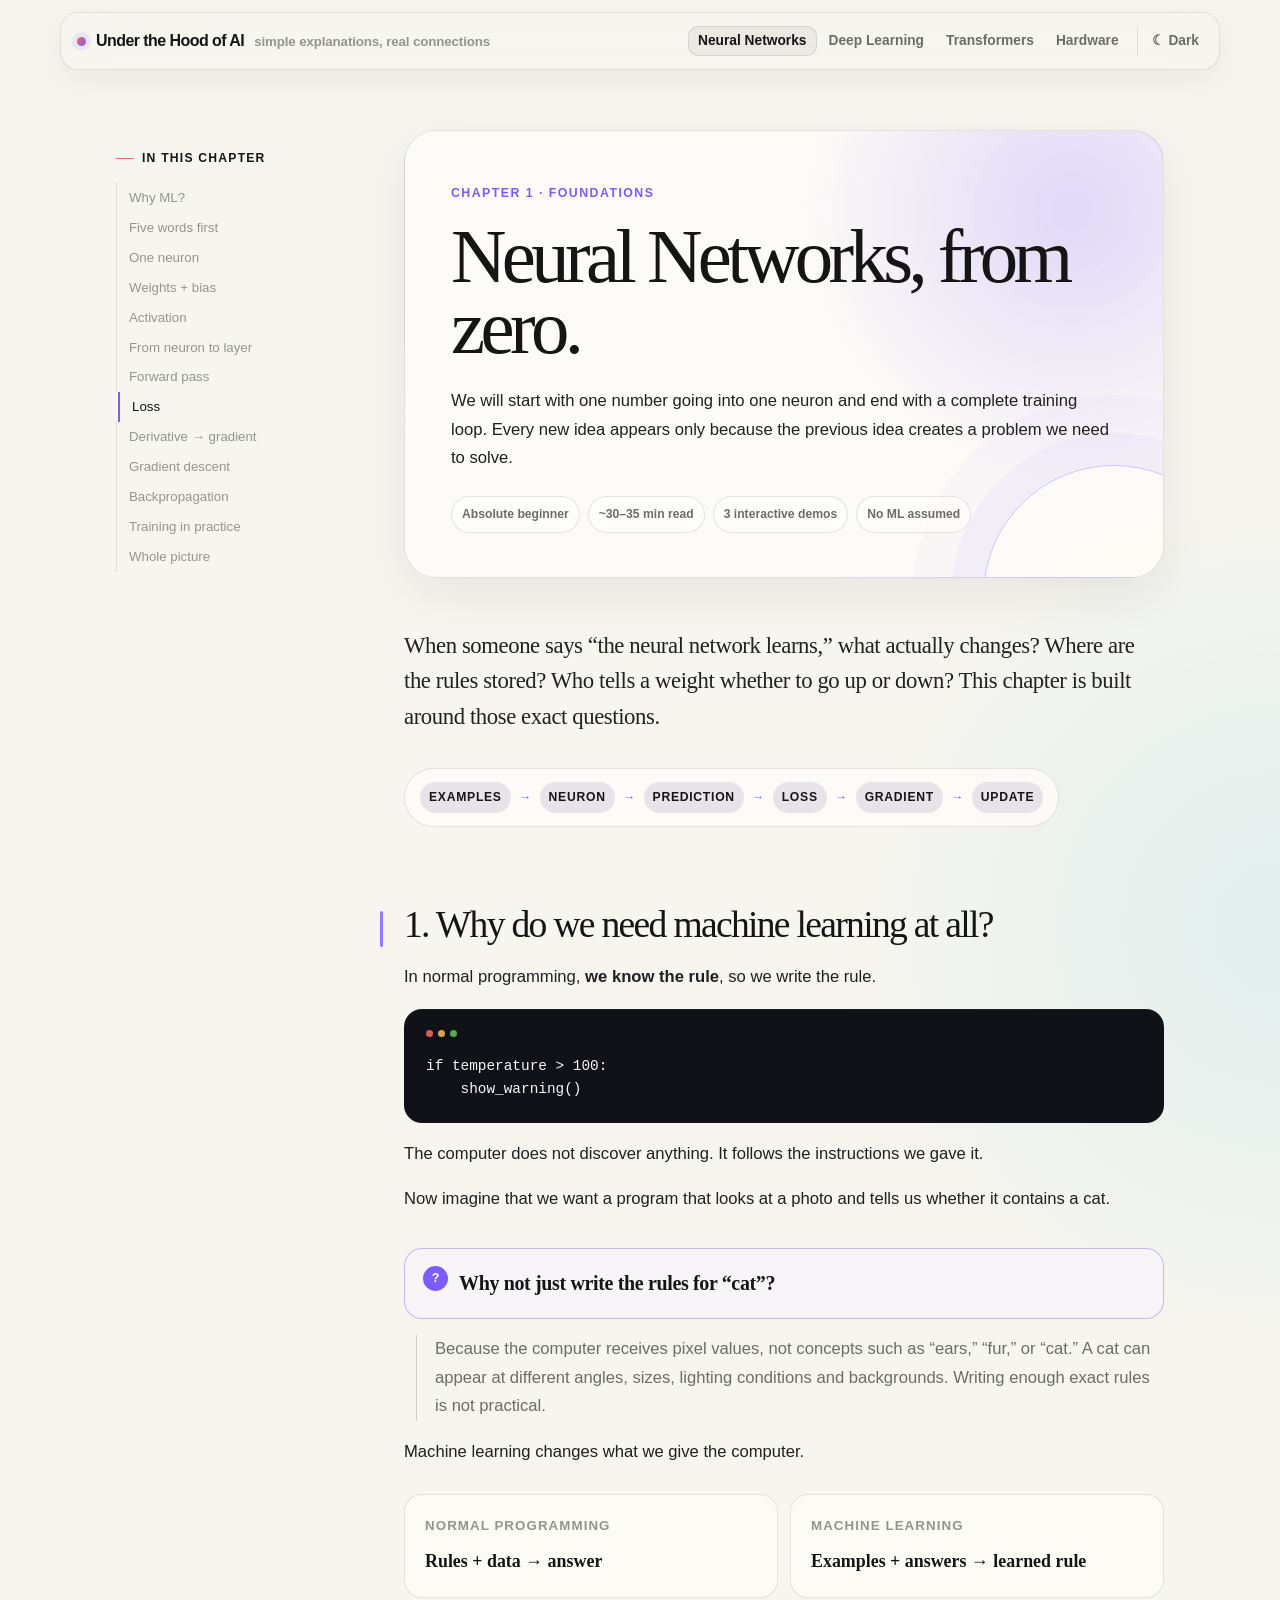
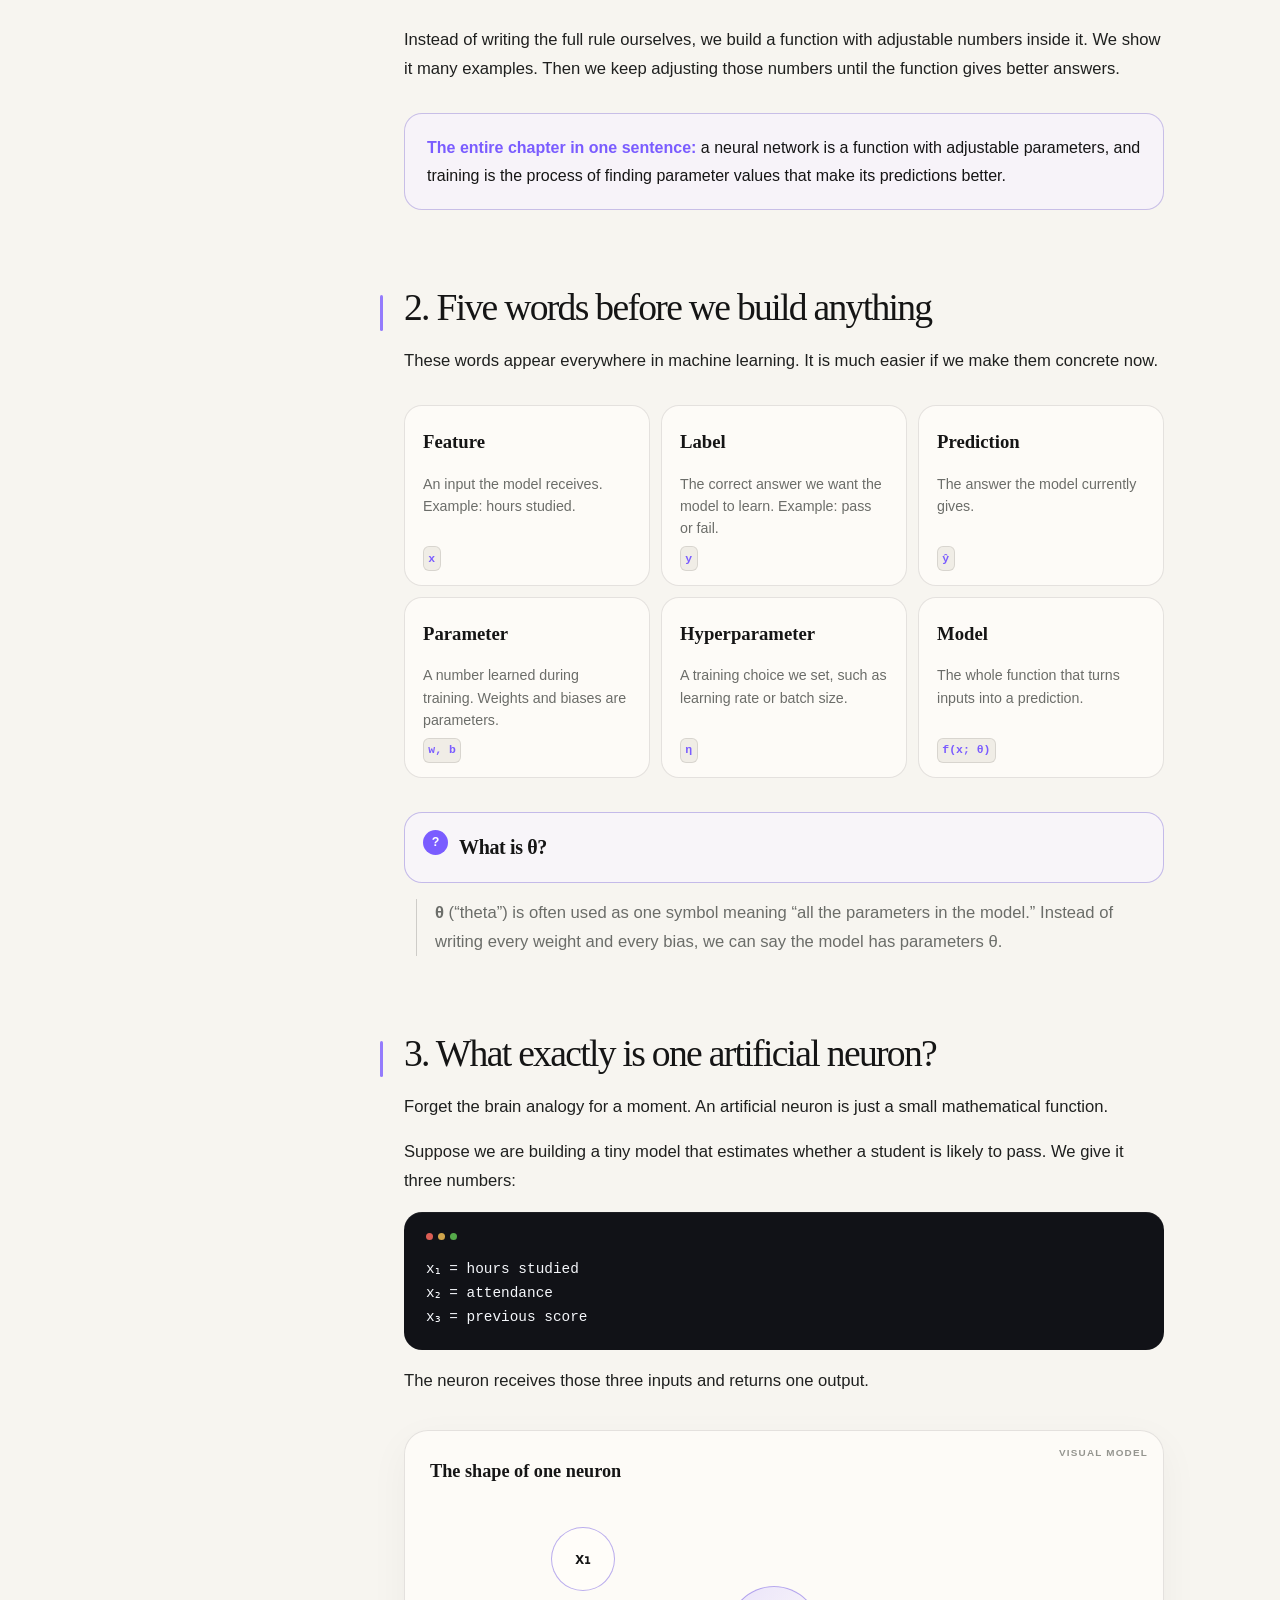
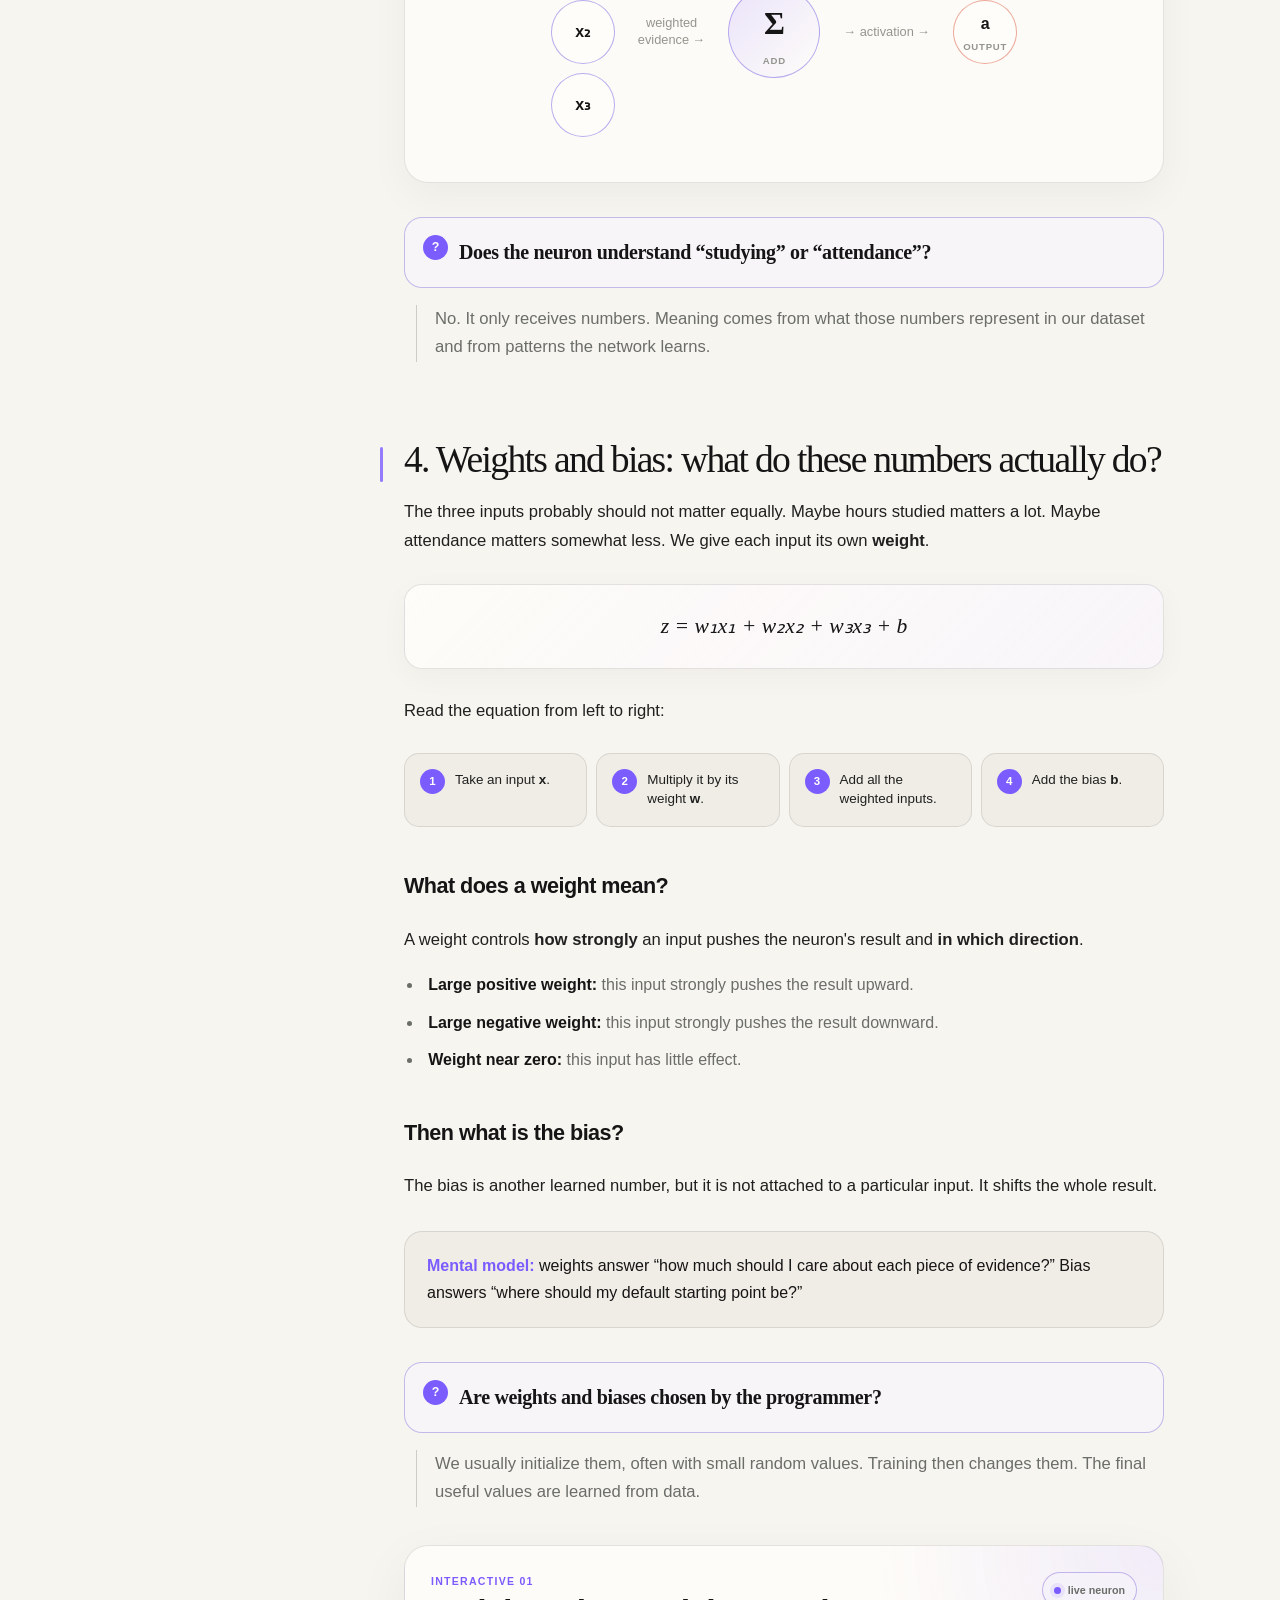
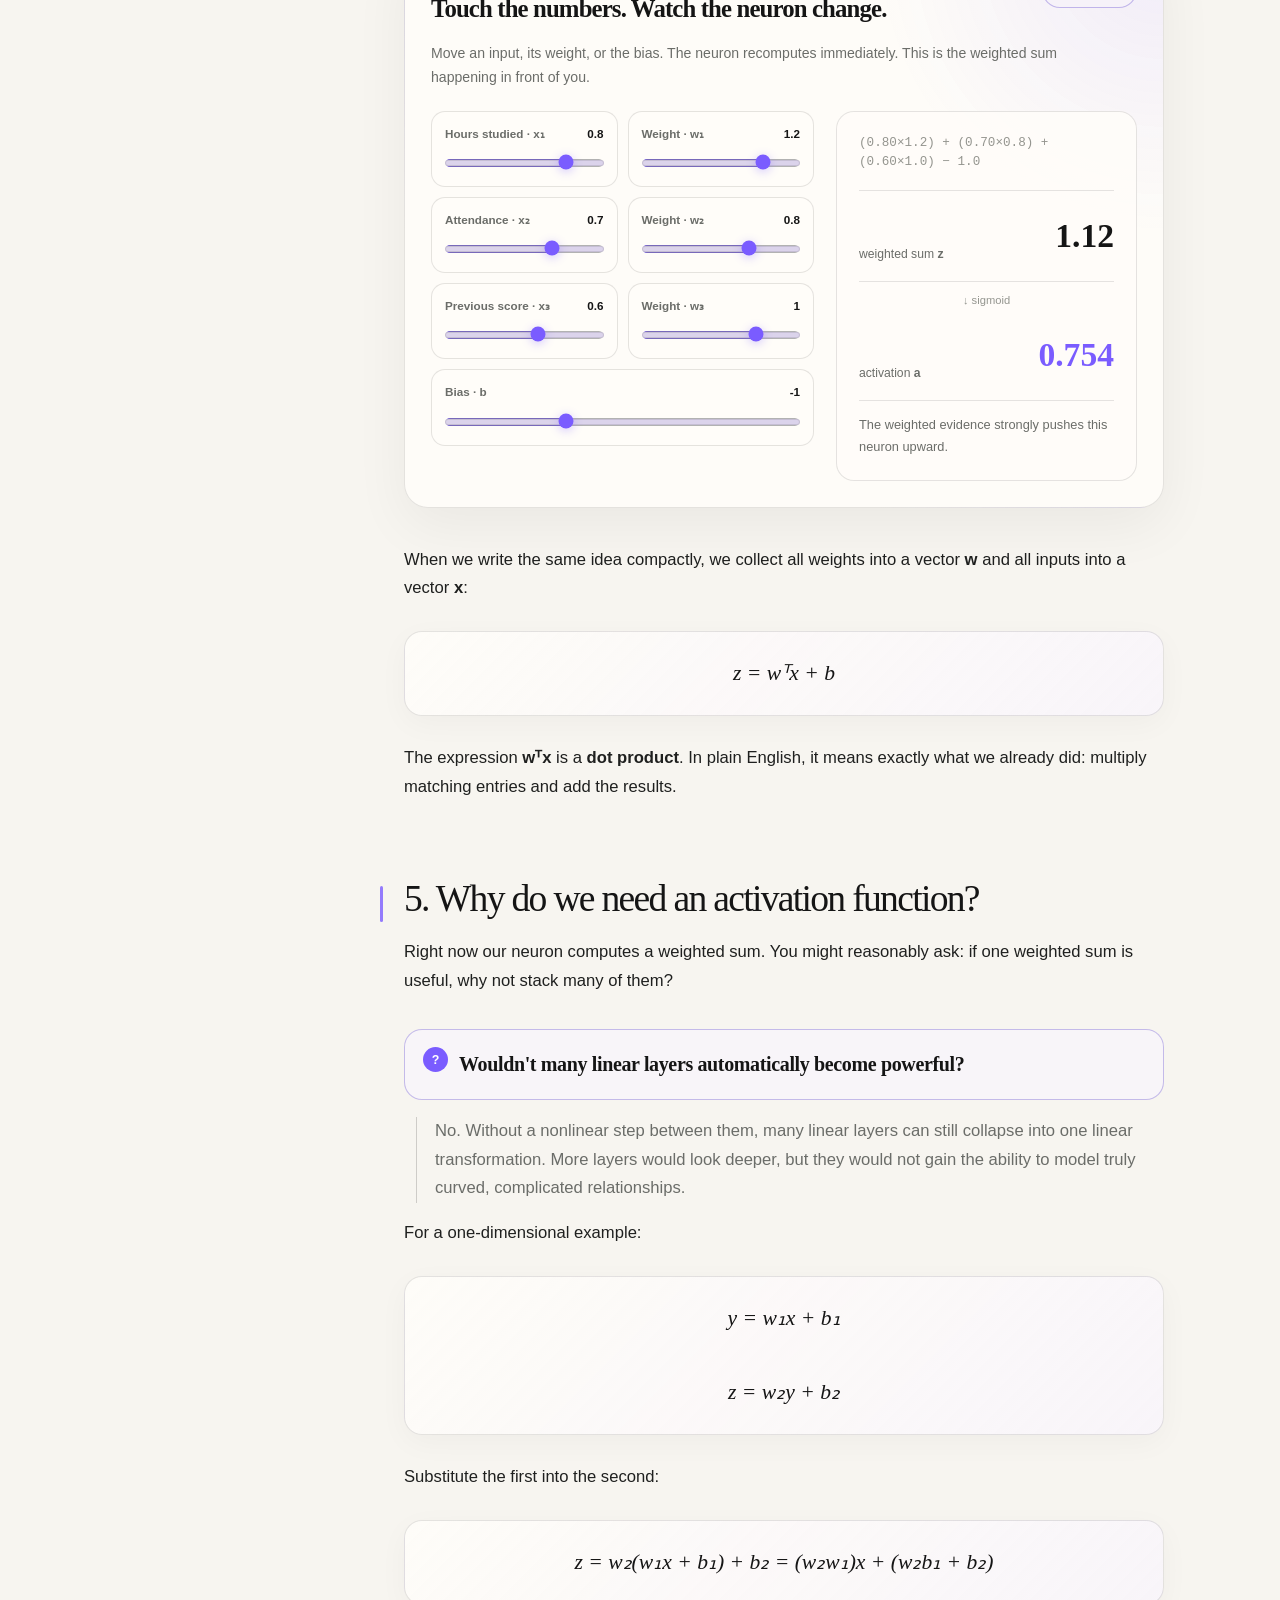
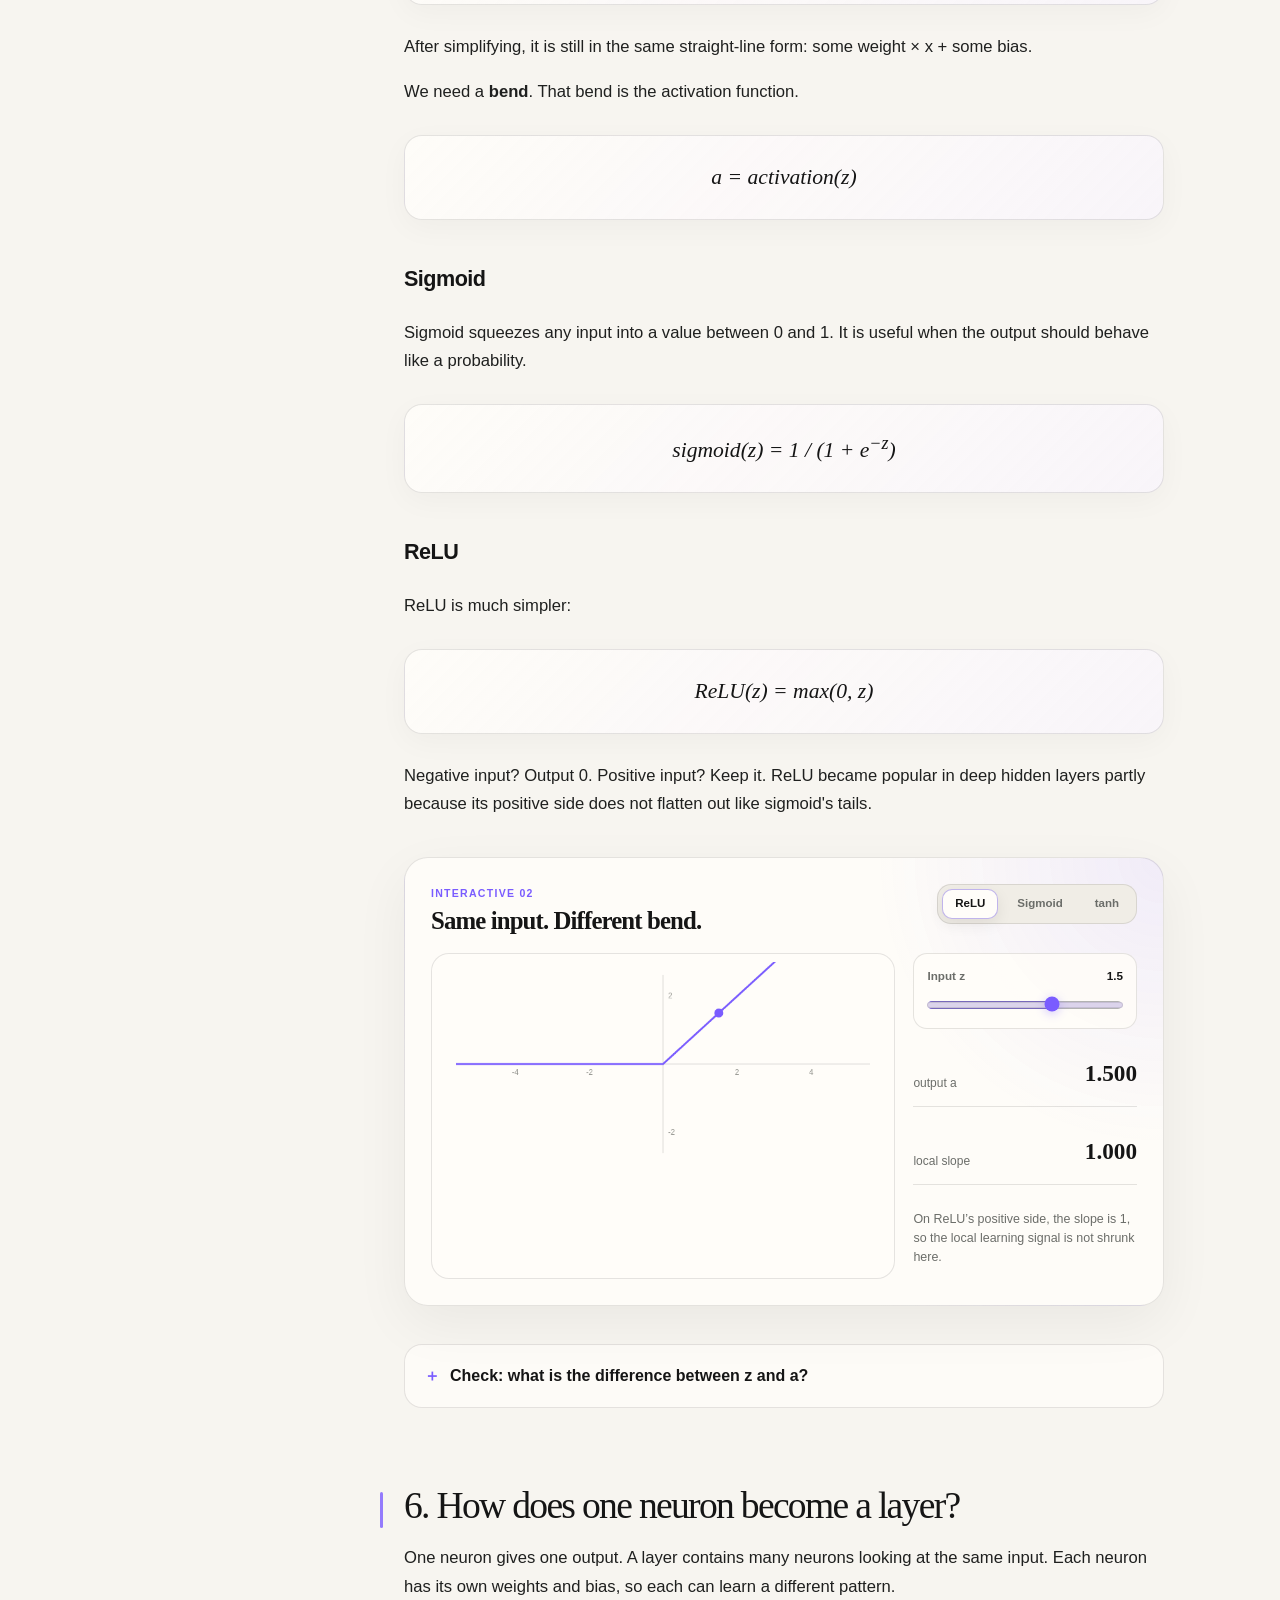
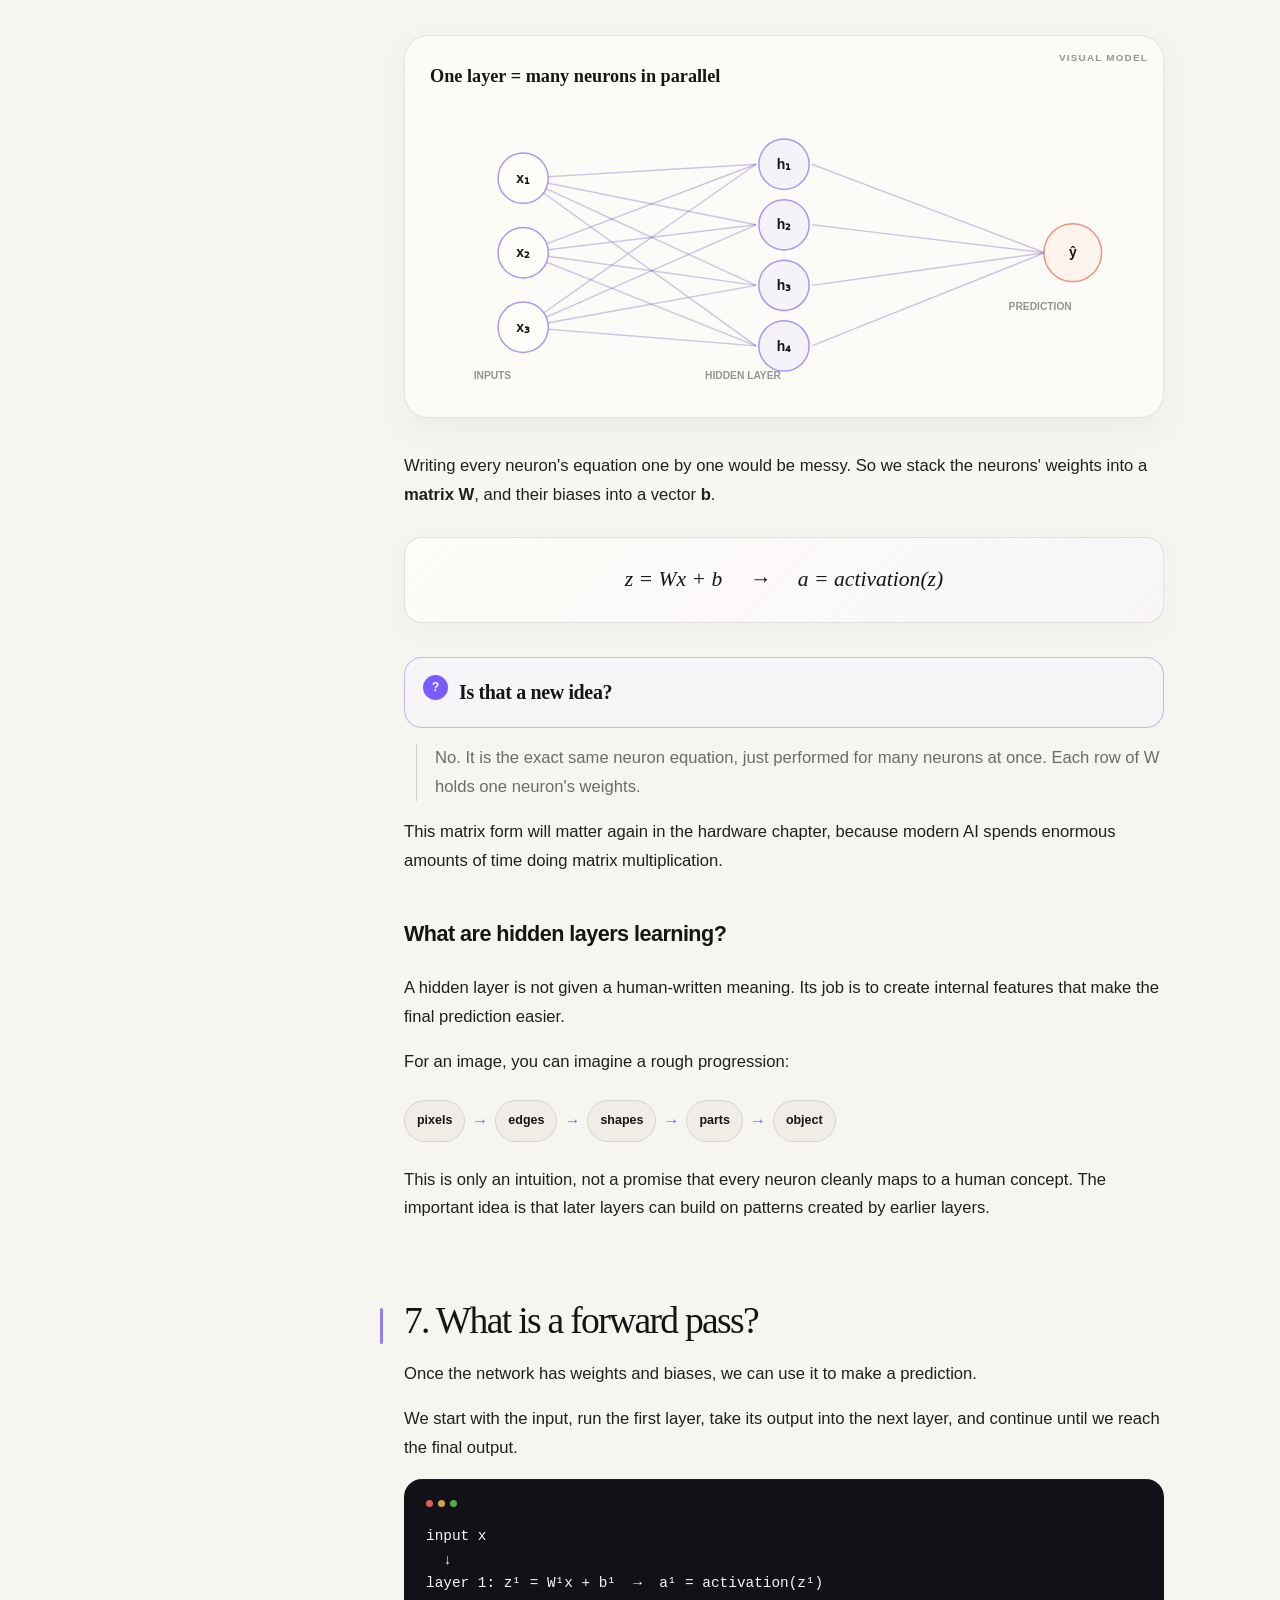
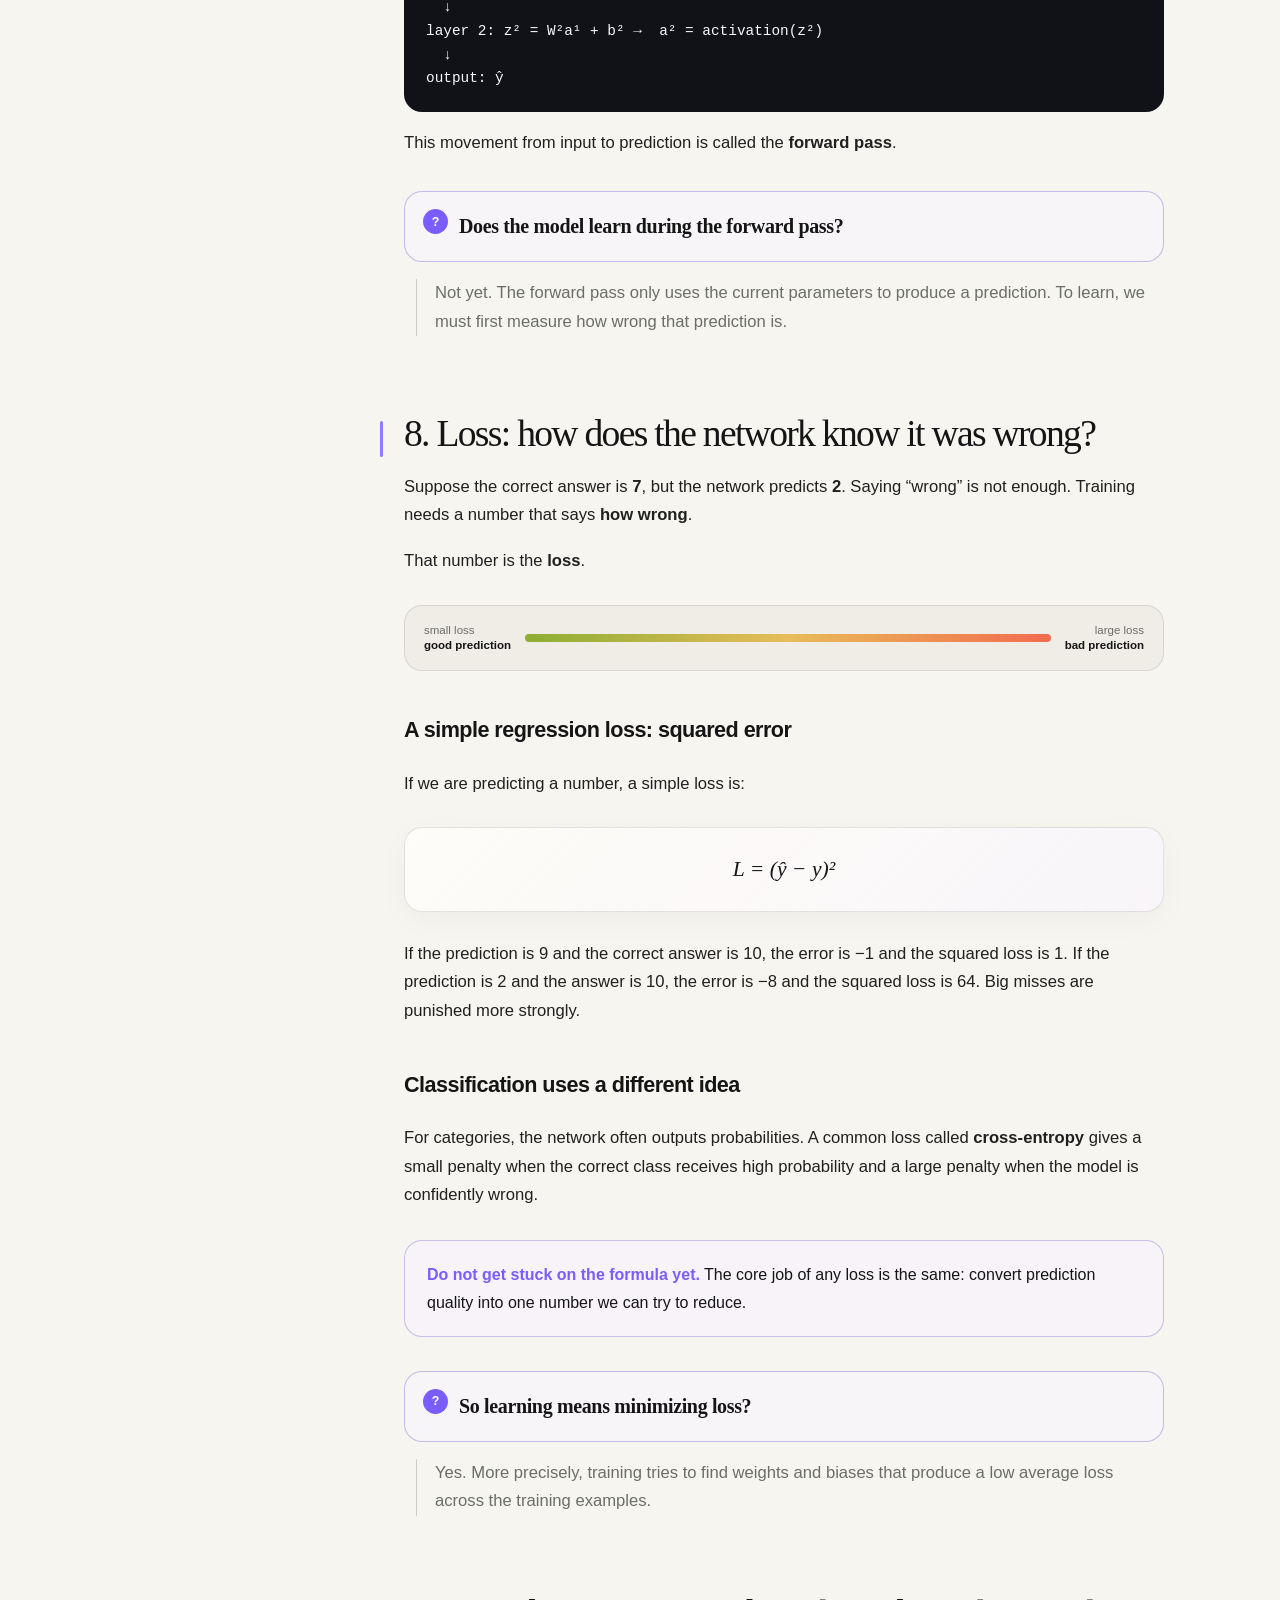
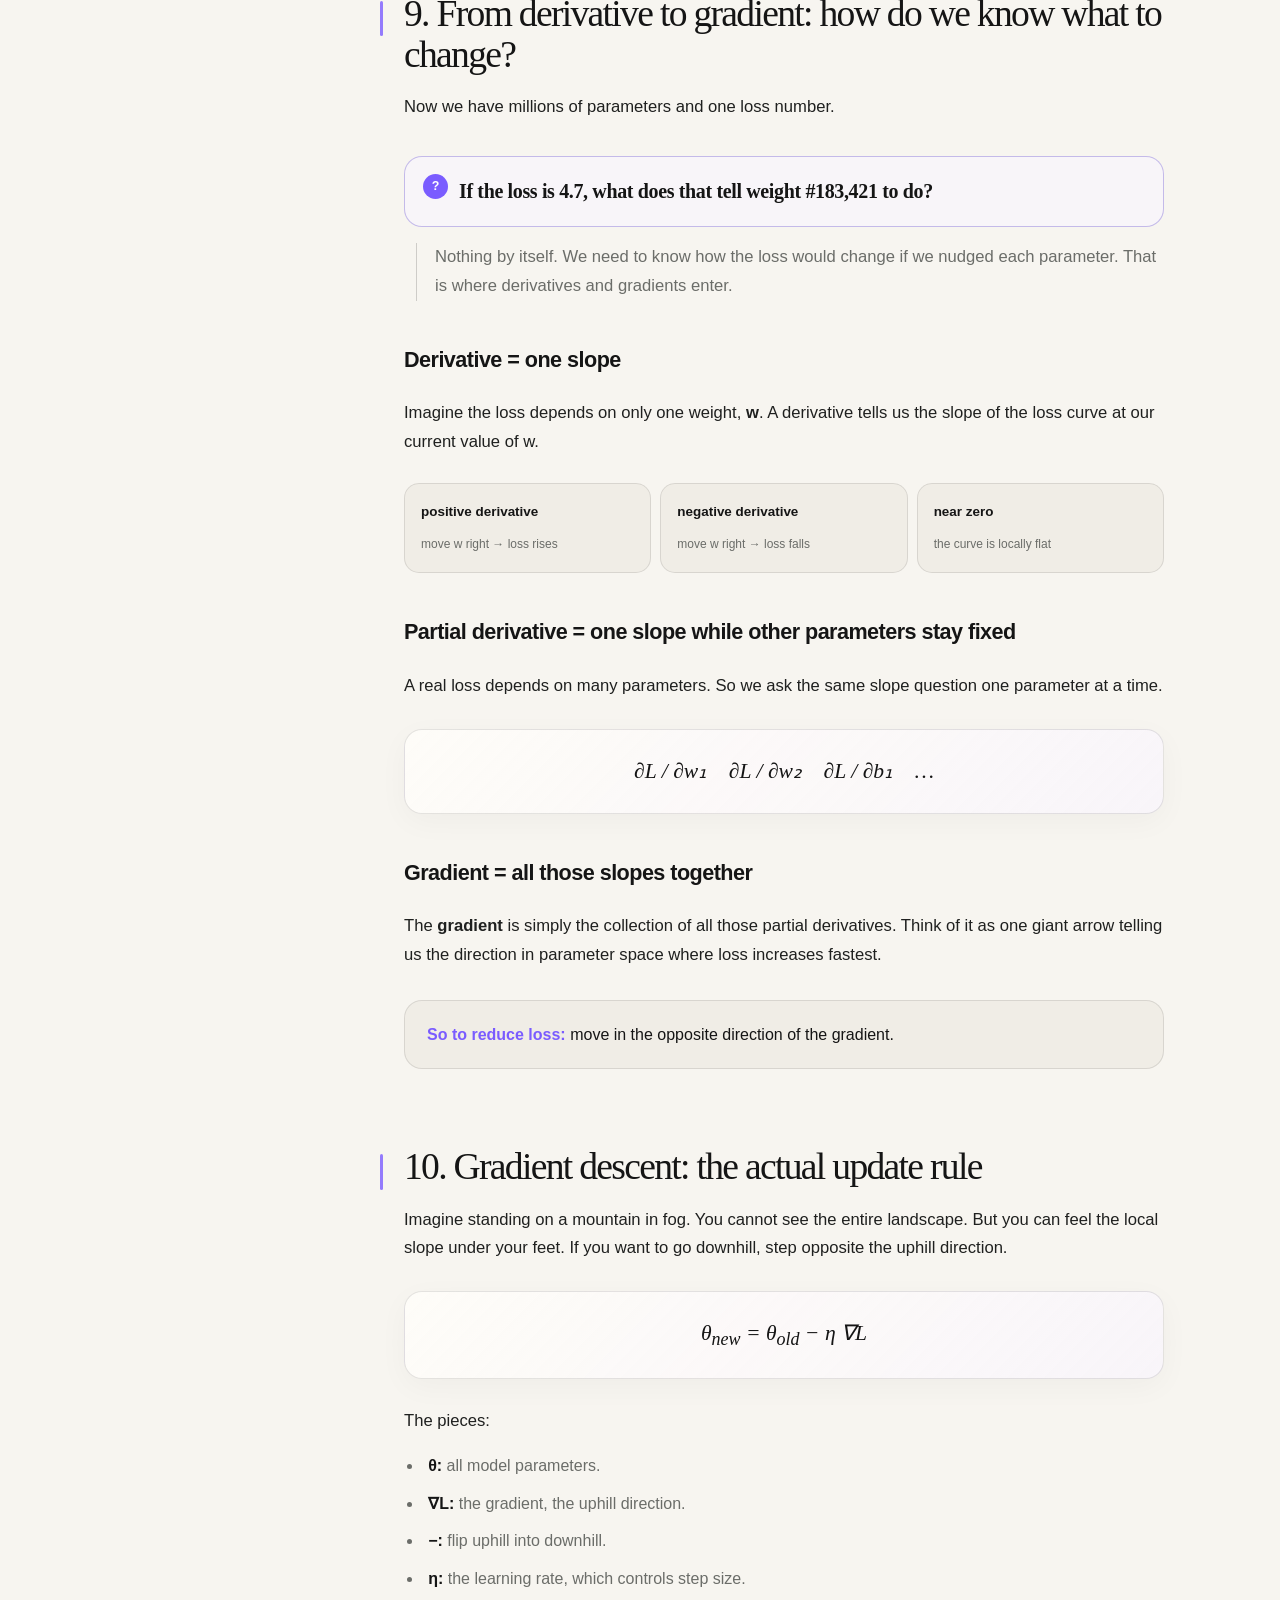
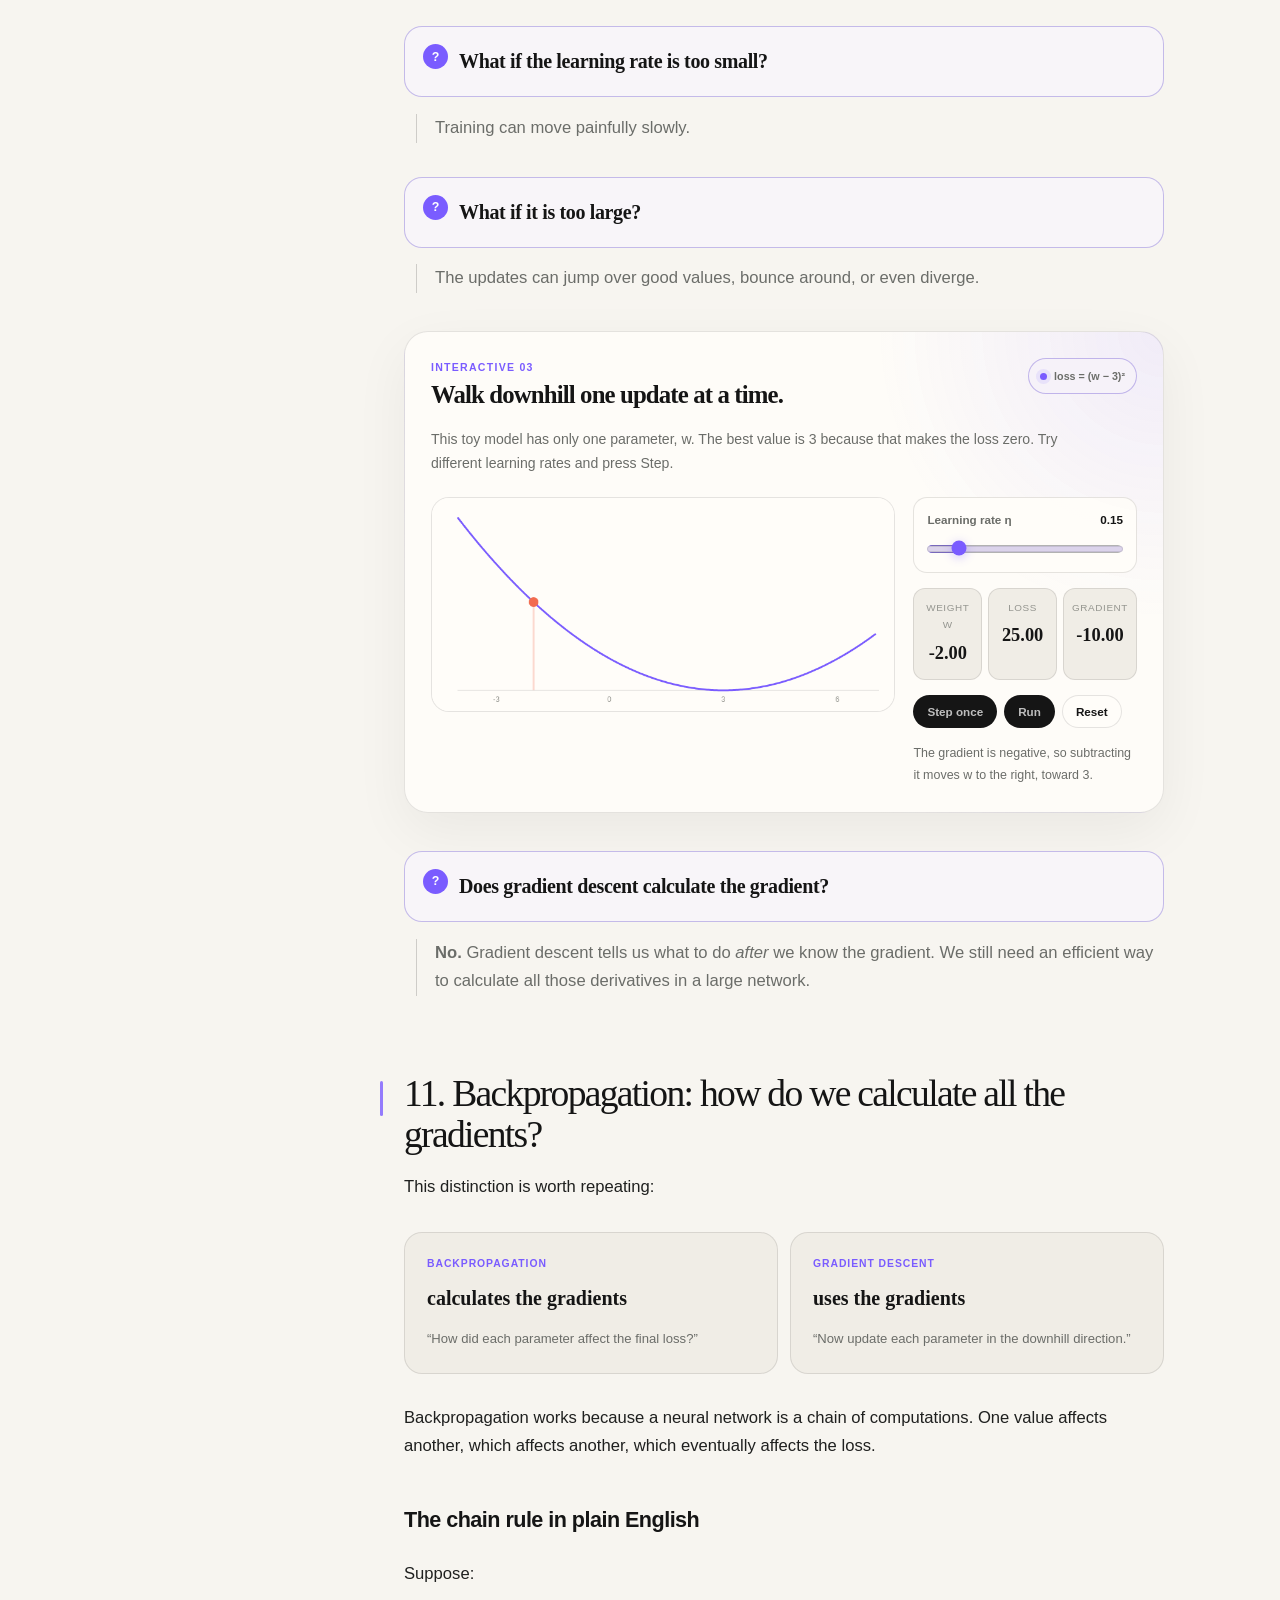
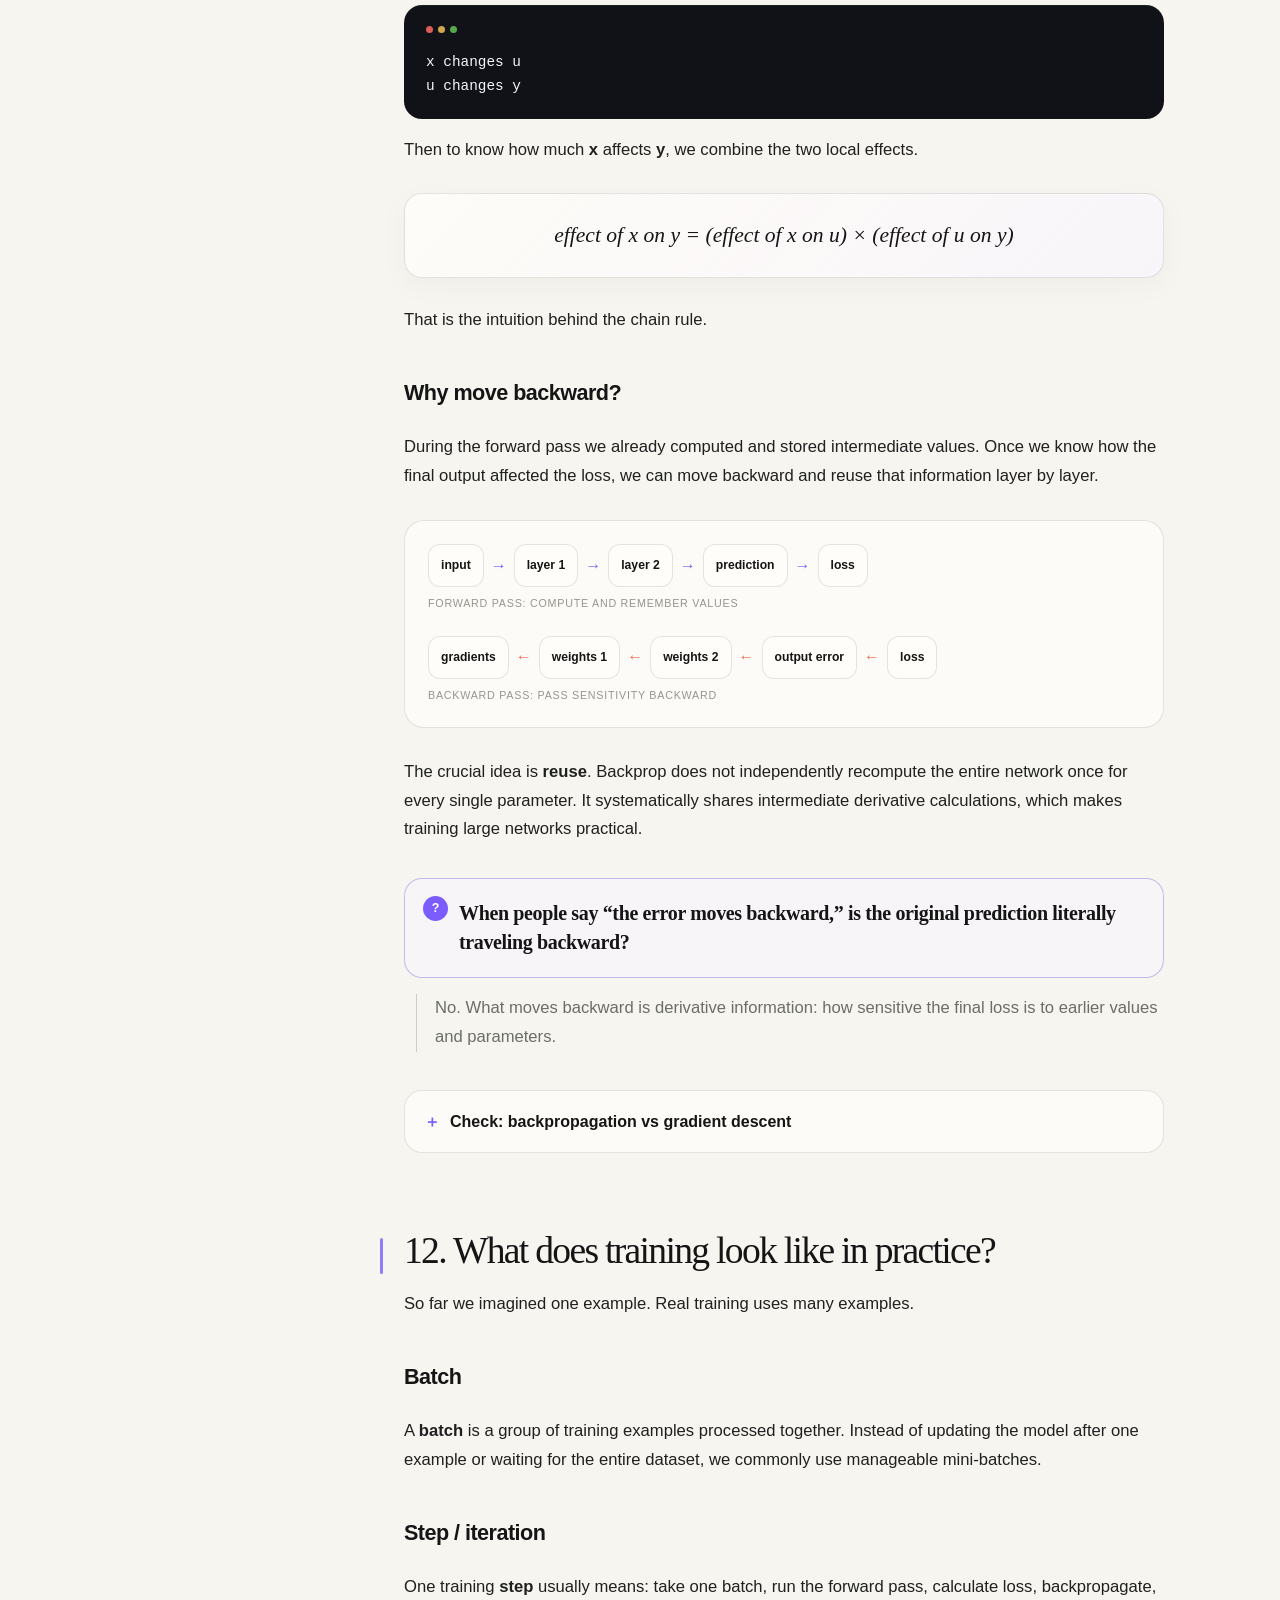
==== commit 539a5dae: "Add files via upload" ====
--- a/chapter-1-neural-networks.html
+++ b/chapter-1-neural-networks.html
@@ -1123,8 +1123,7 @@
 
 <footer class="site-footer">
   <div class="footer-wrap">
-    <div><strong>Under the Hood of AI</strong><br>Built to make every “but why?” feel worth asking.</div>
-    <div><a href="sources.html">Sources & further learning</a> · <a href="README.md">Hosting guide</a></div>
+    <div>© 2026 Sreya Reddy · Under the Hood of AI</div>
   </div>
 </footer>
 <script>
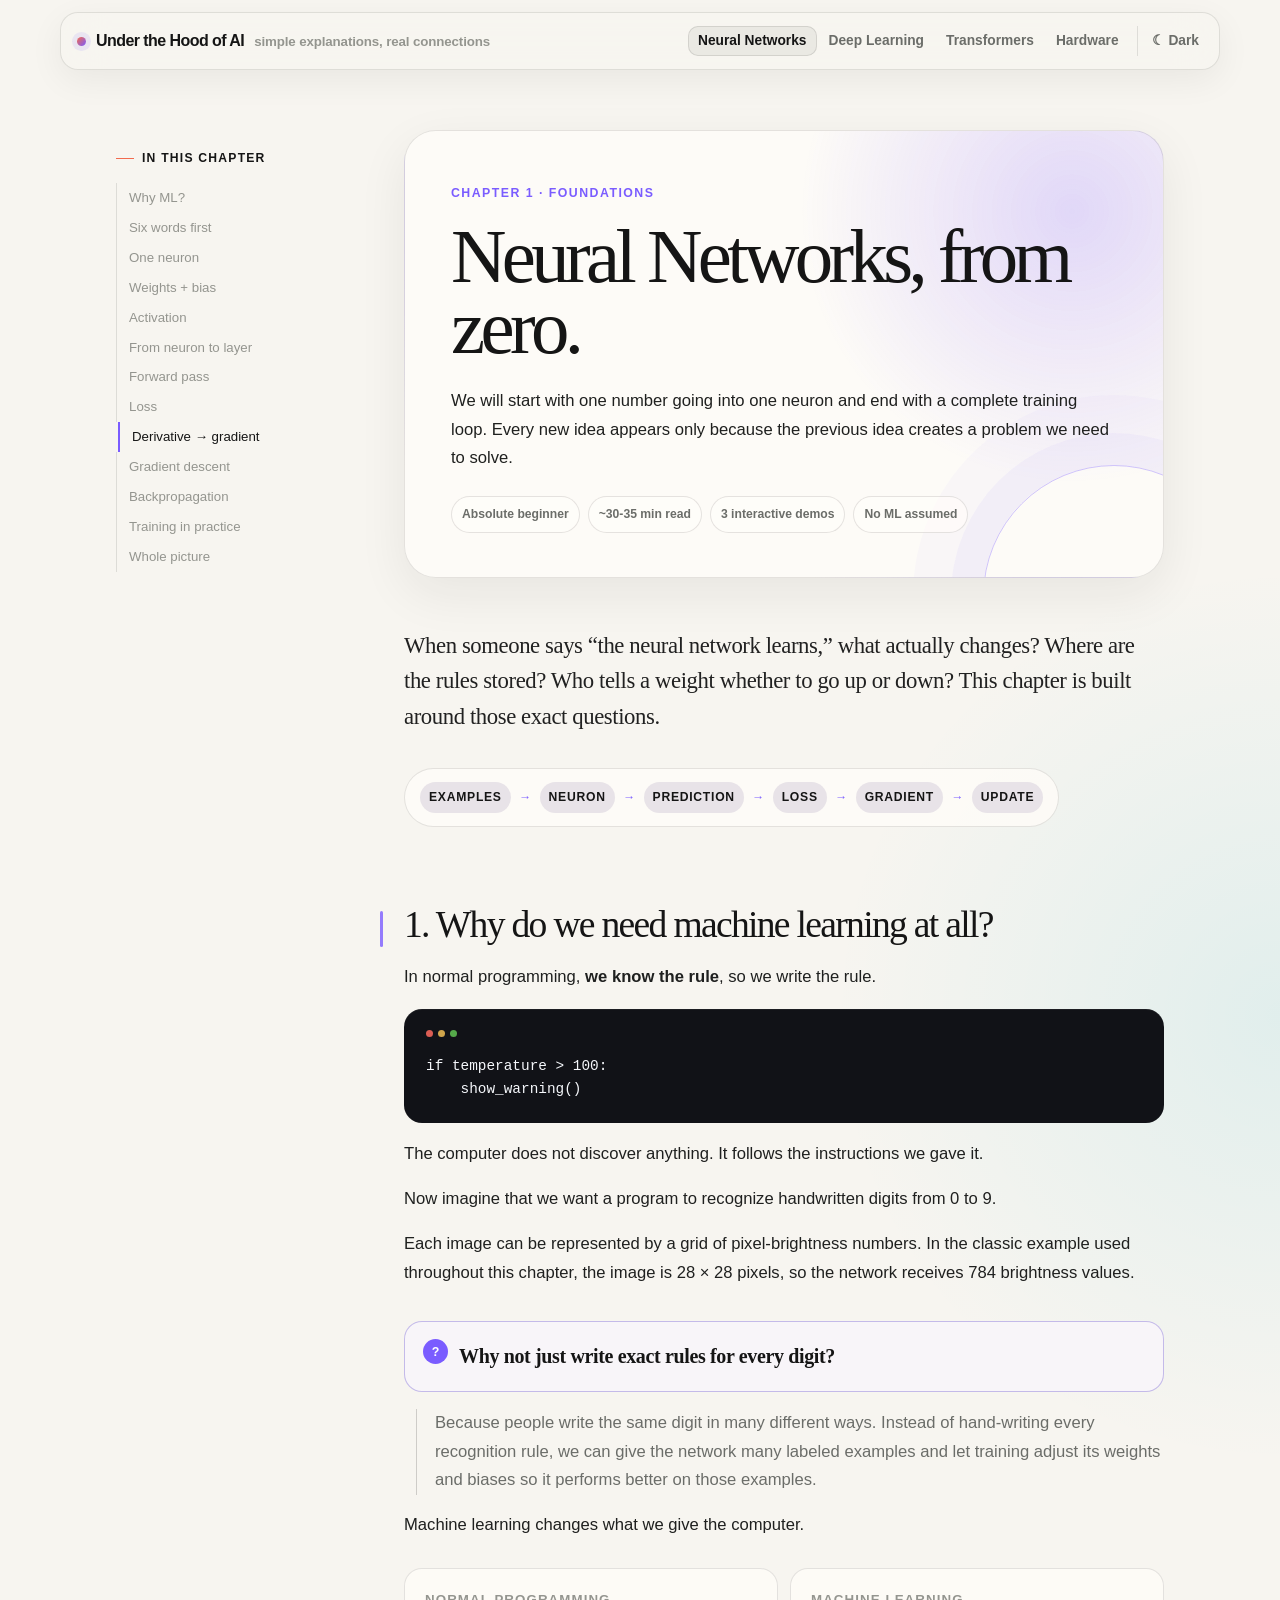
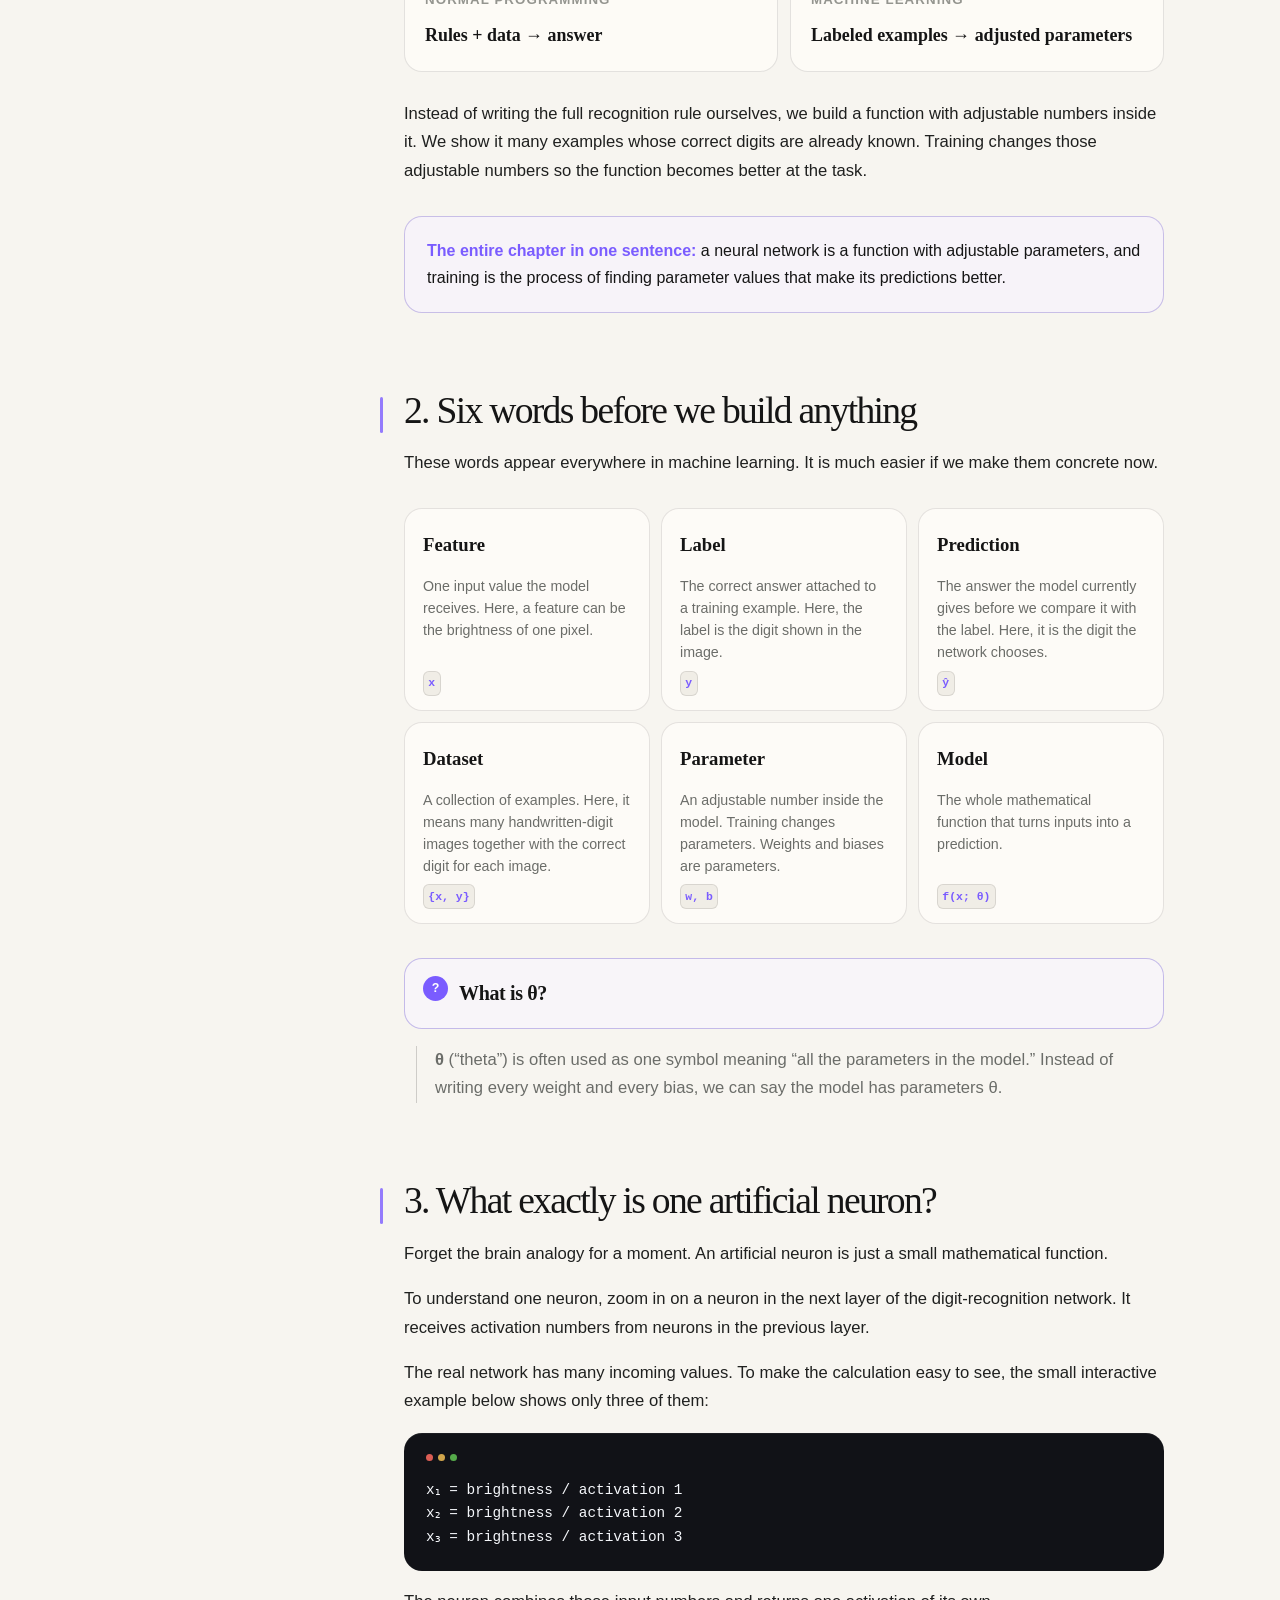
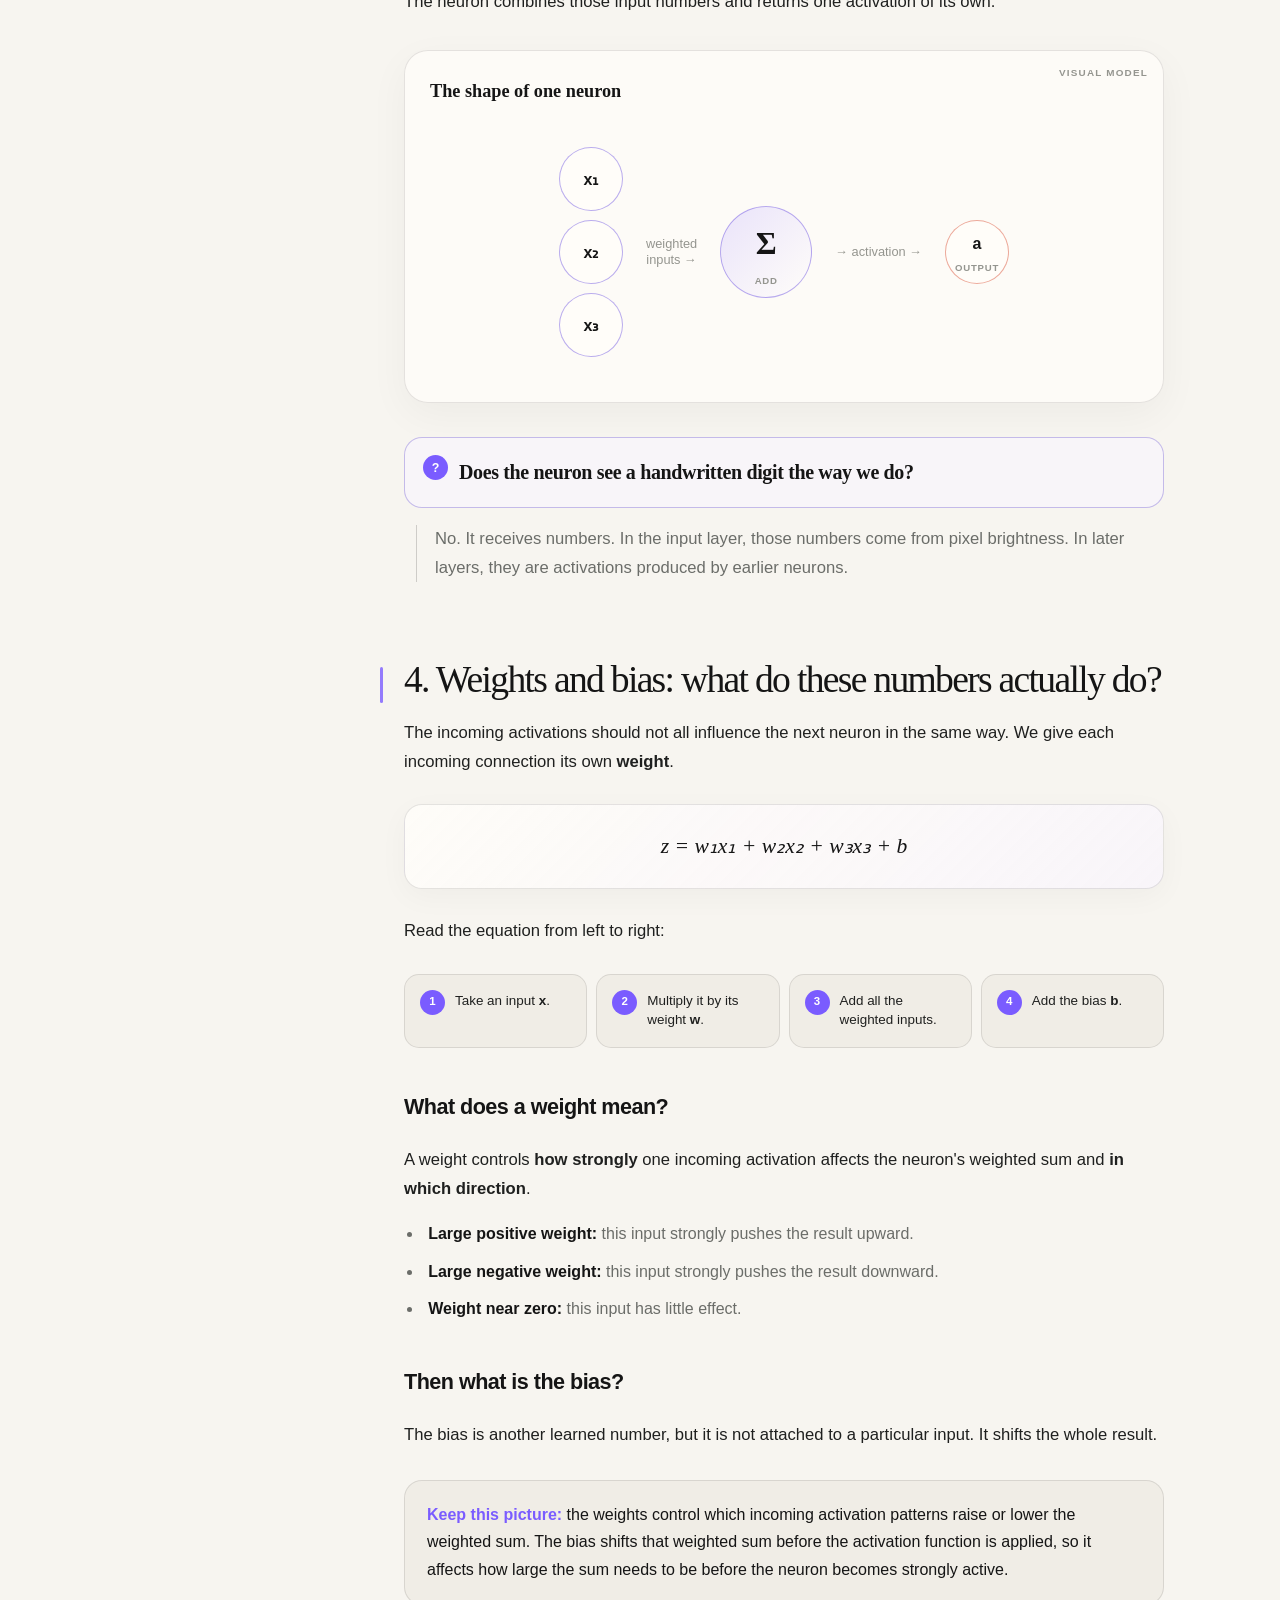
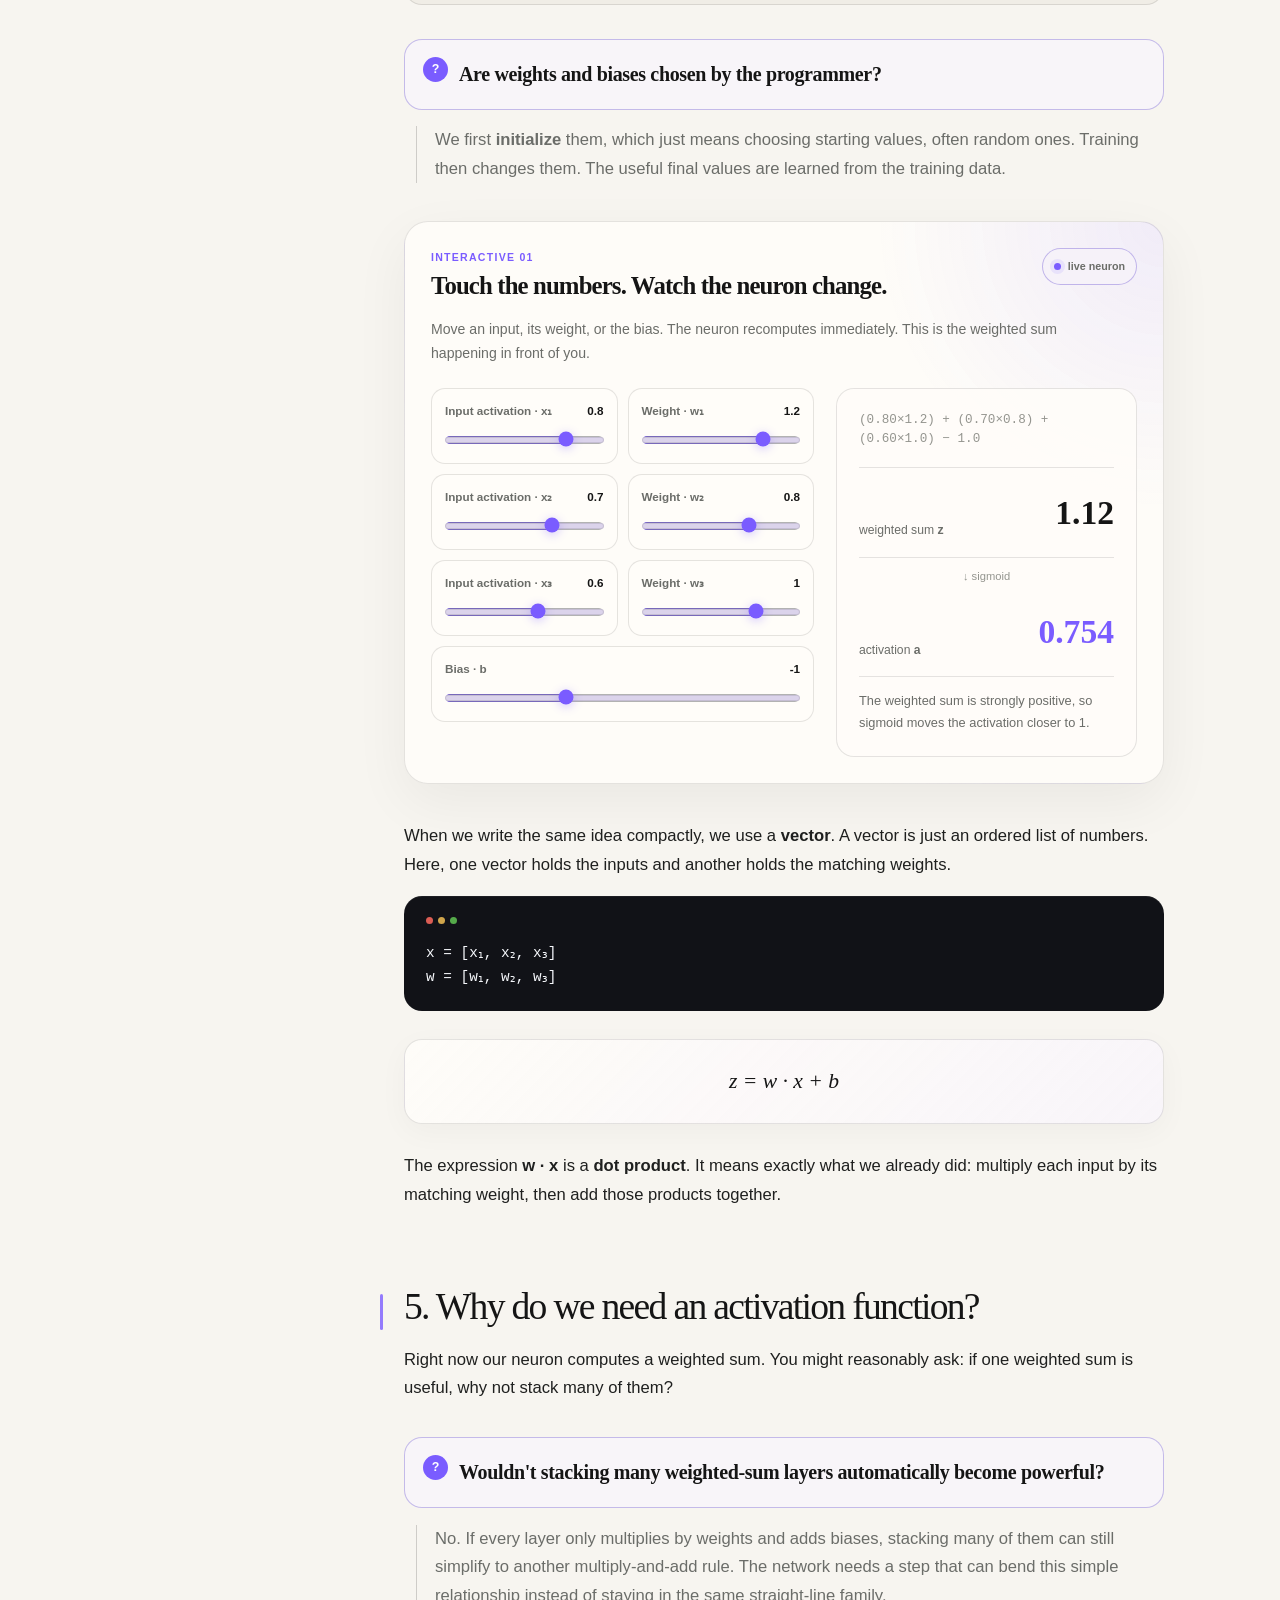
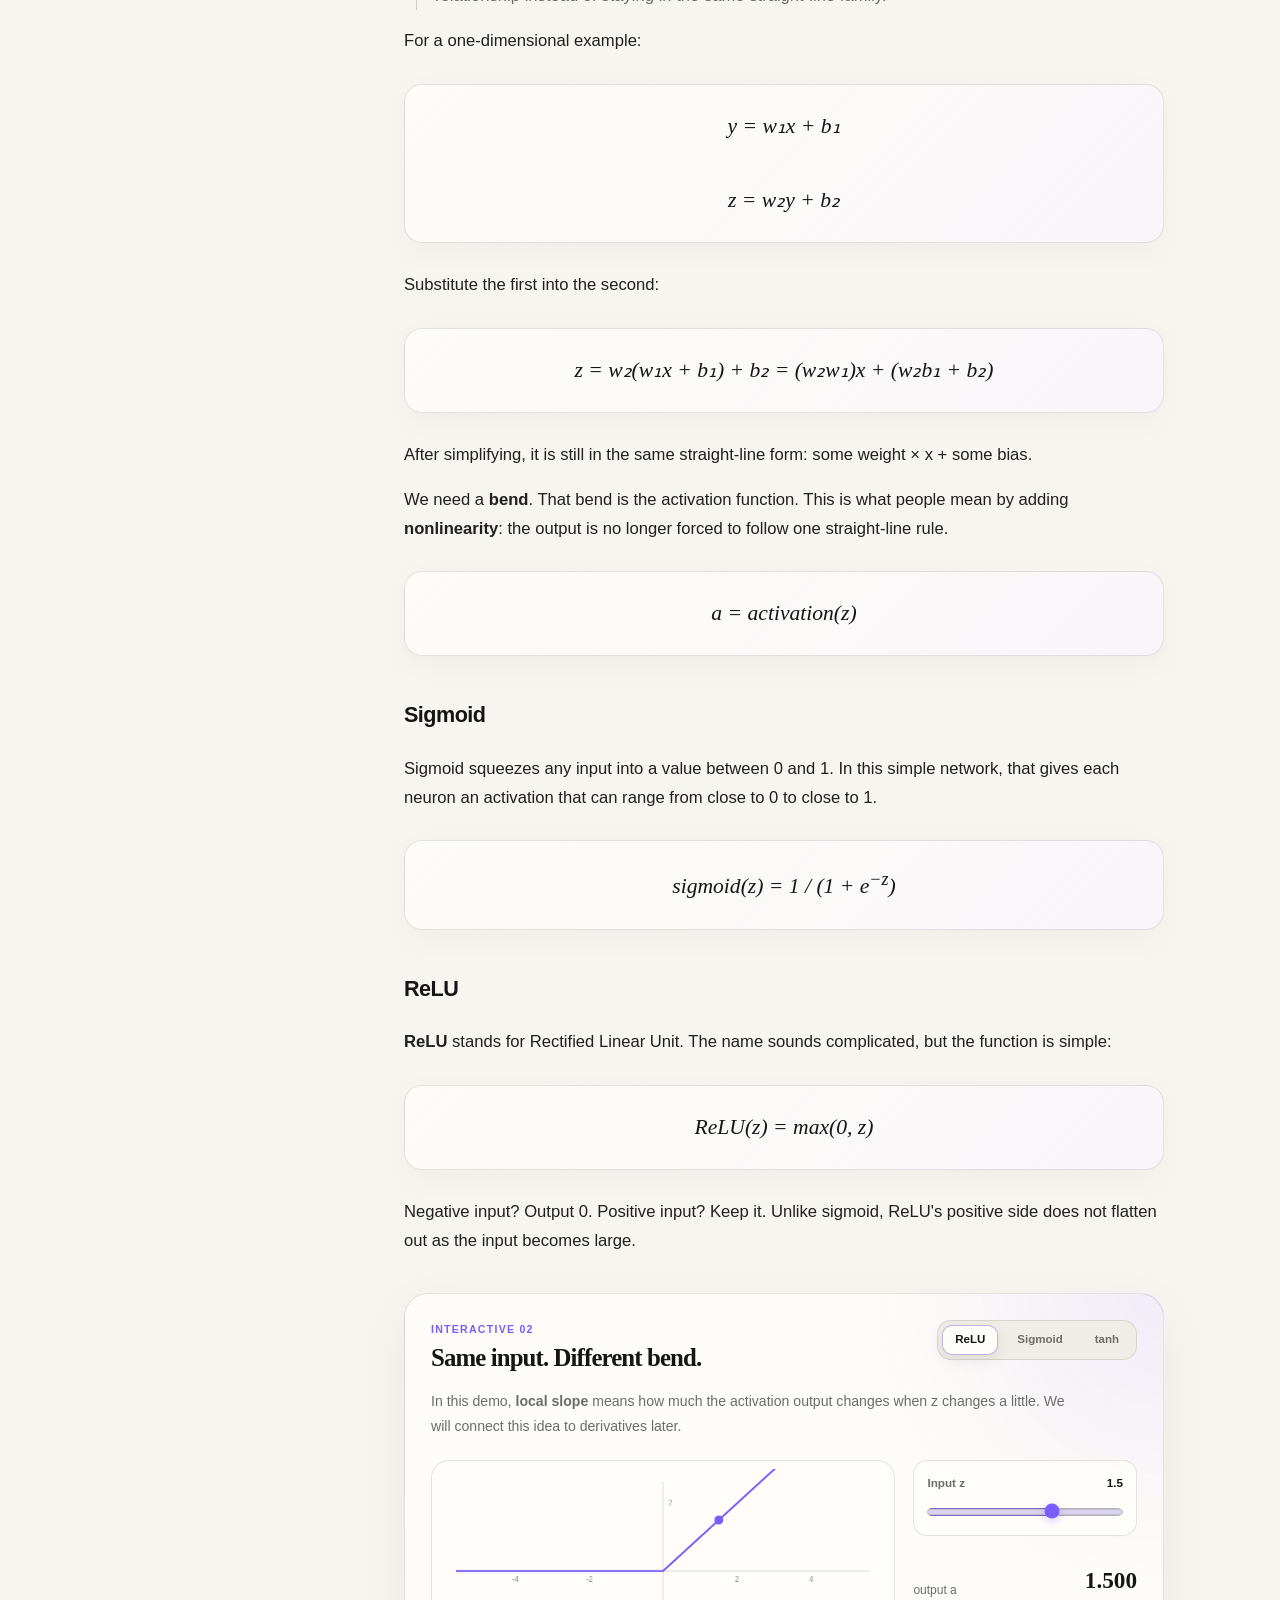
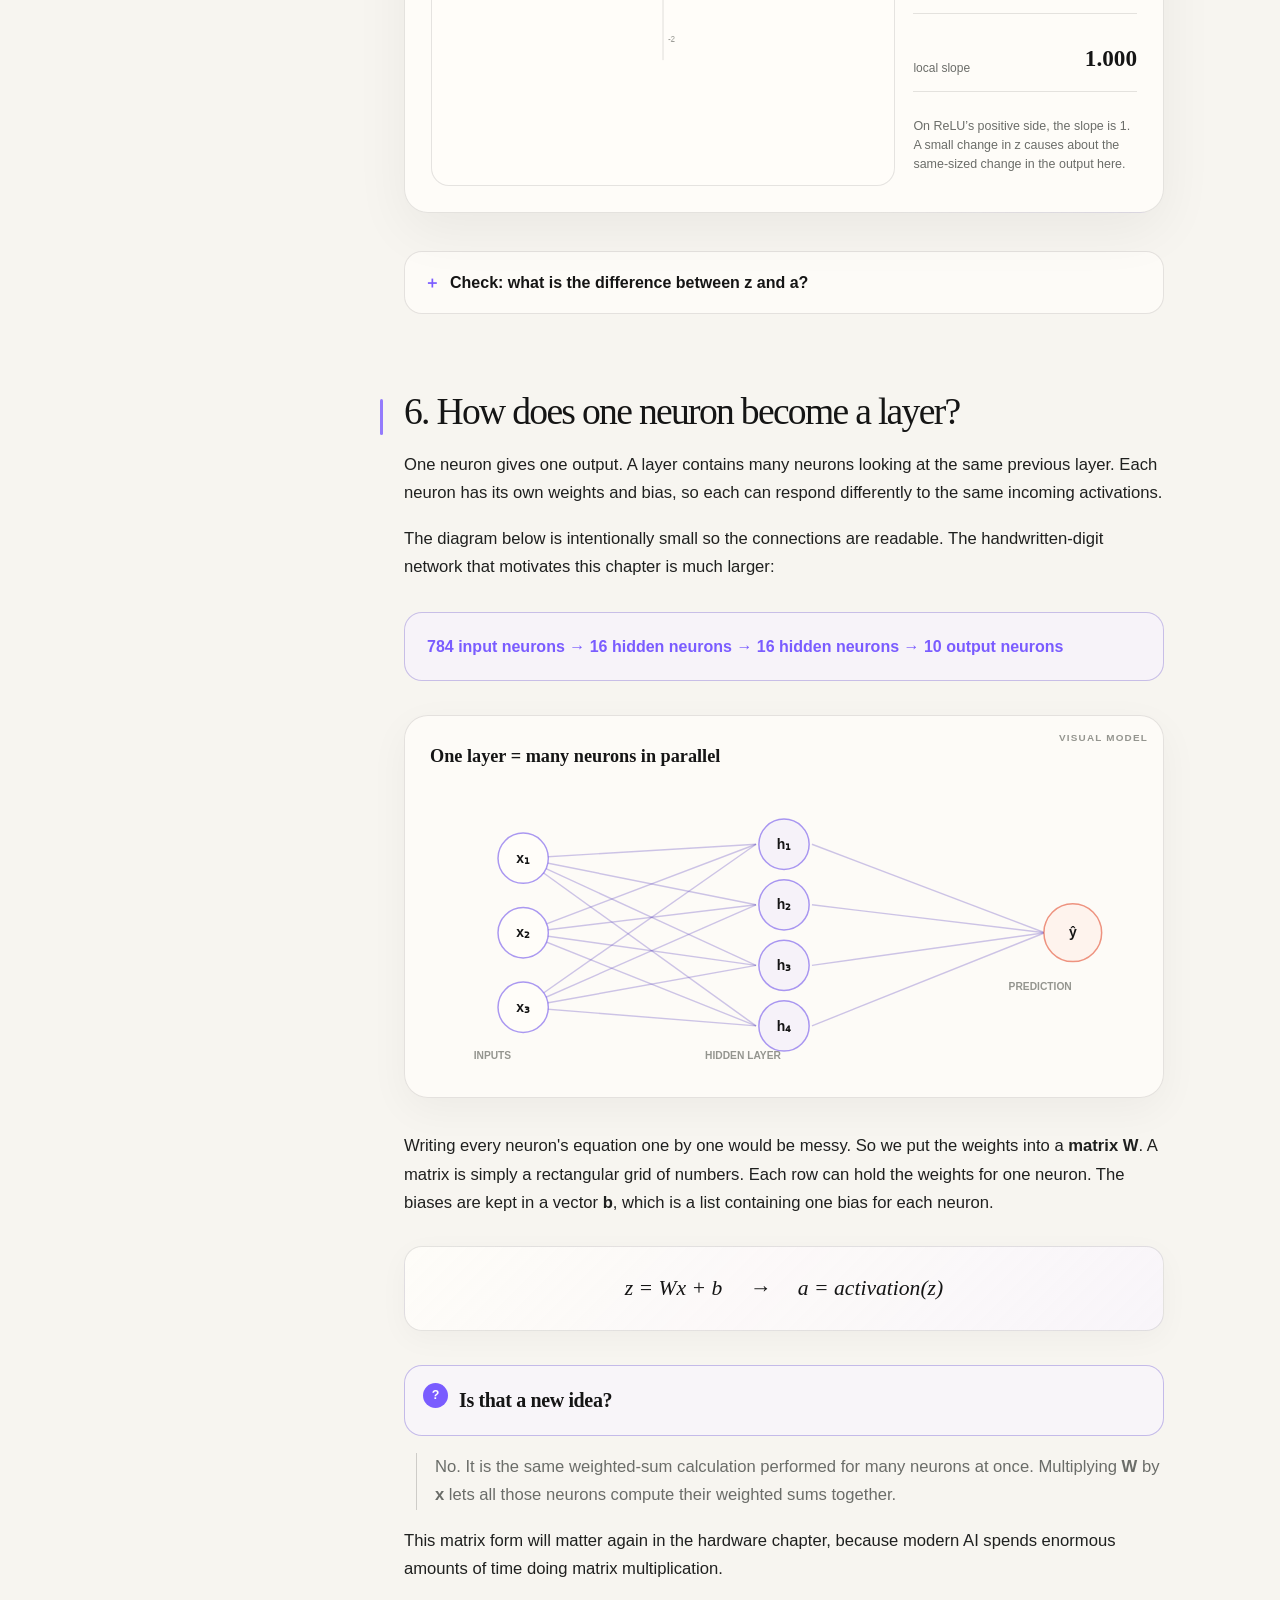
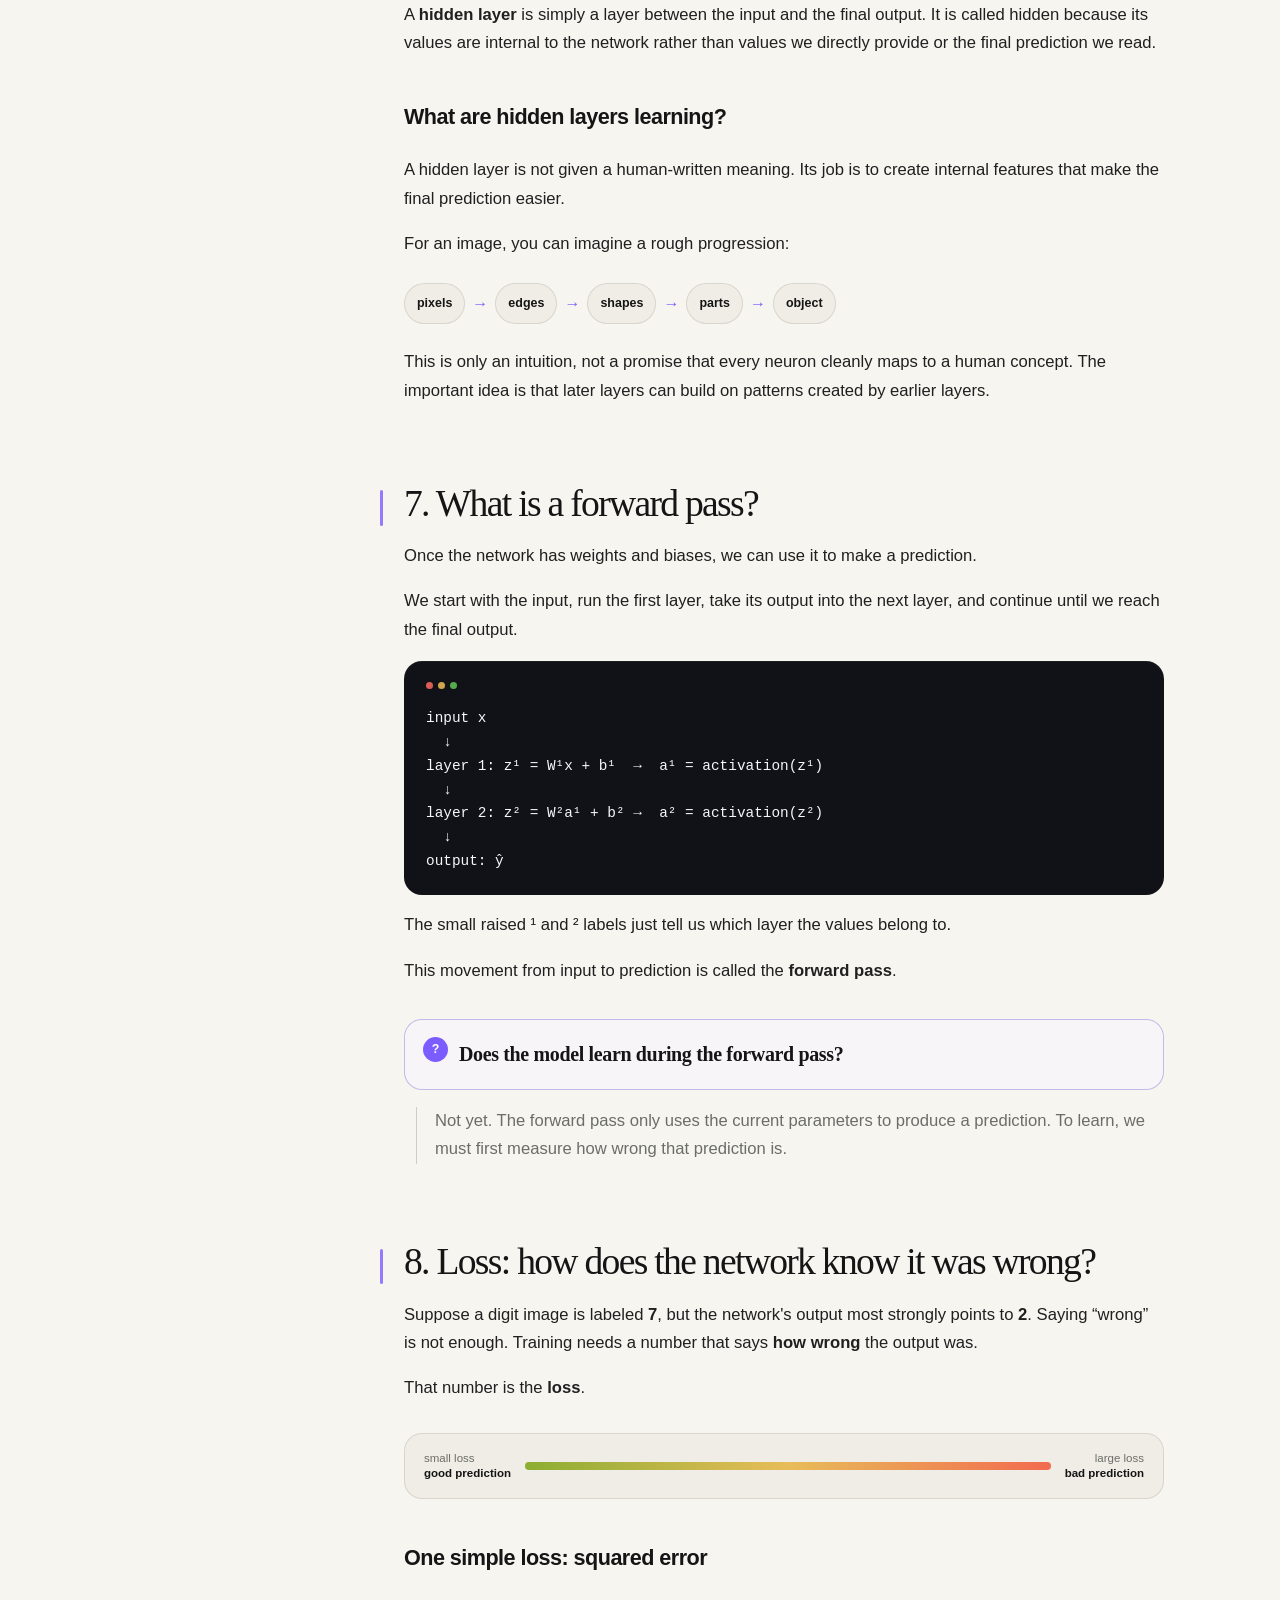
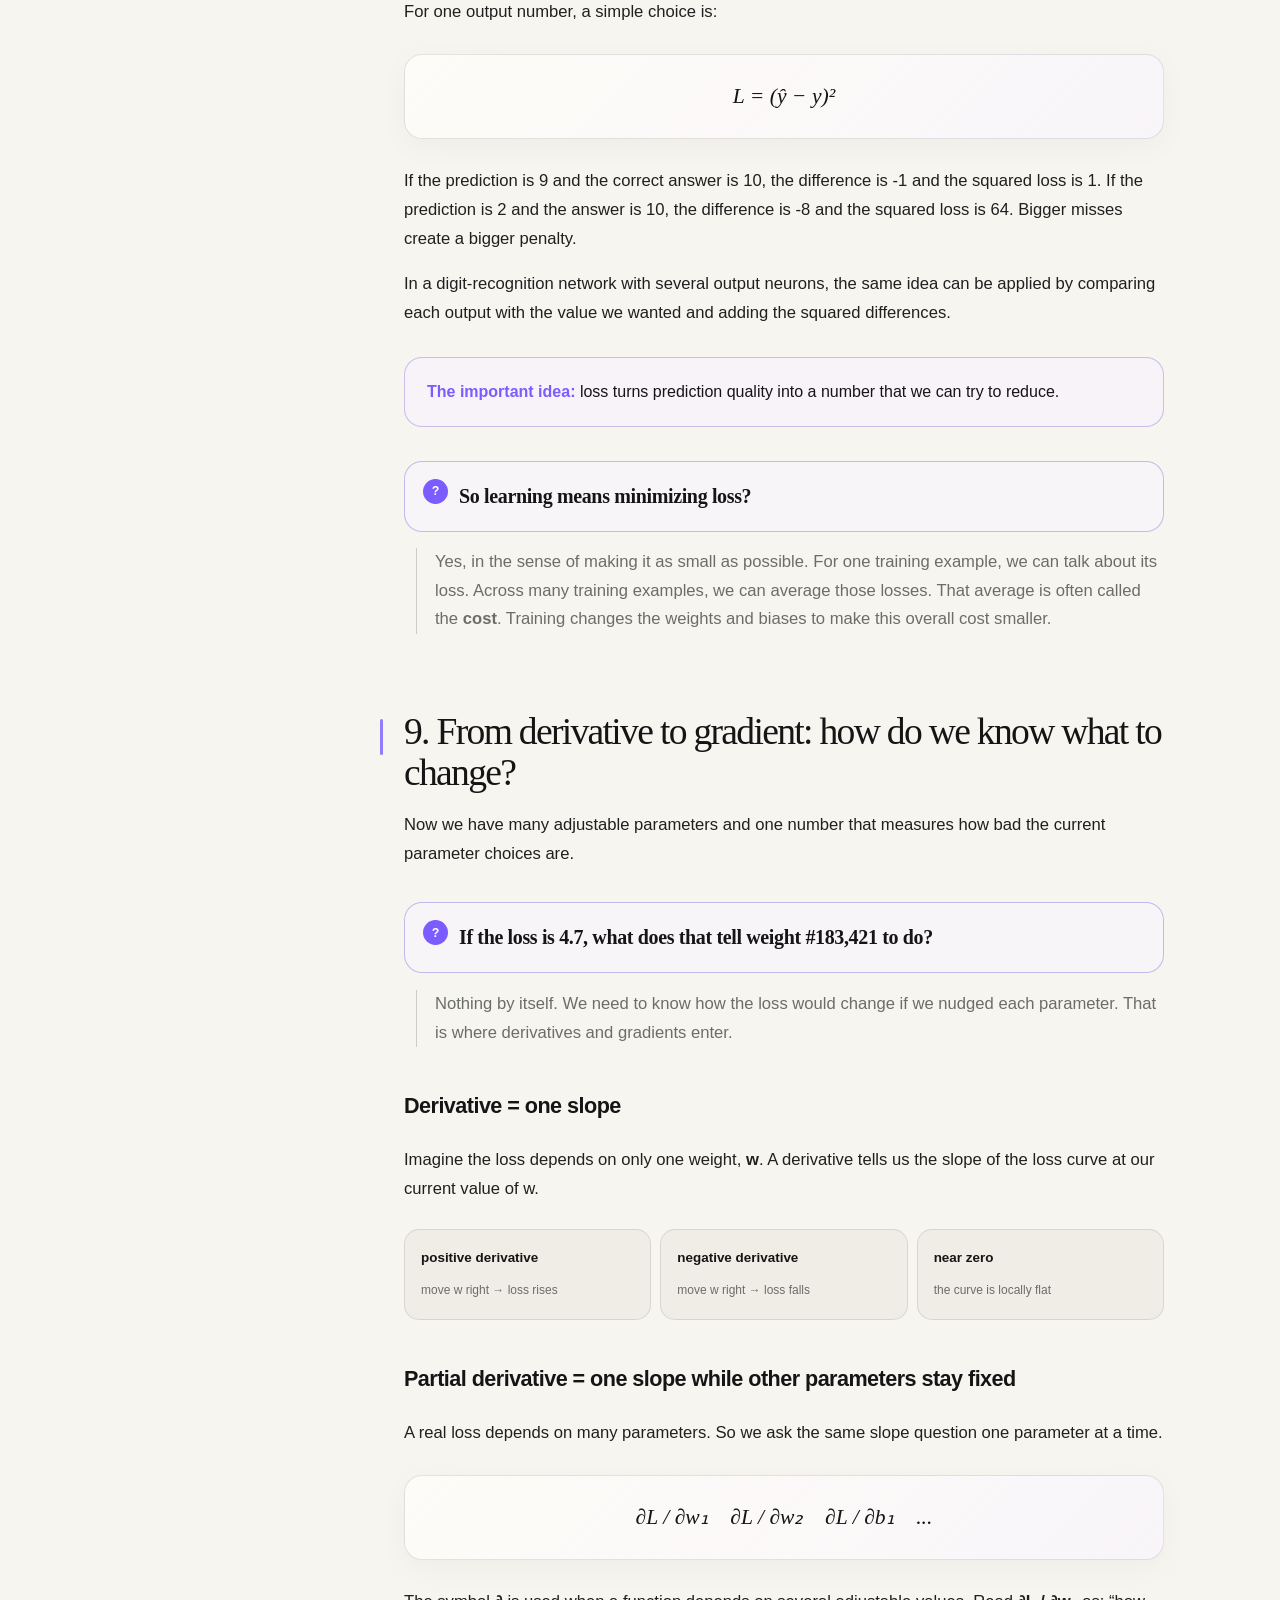
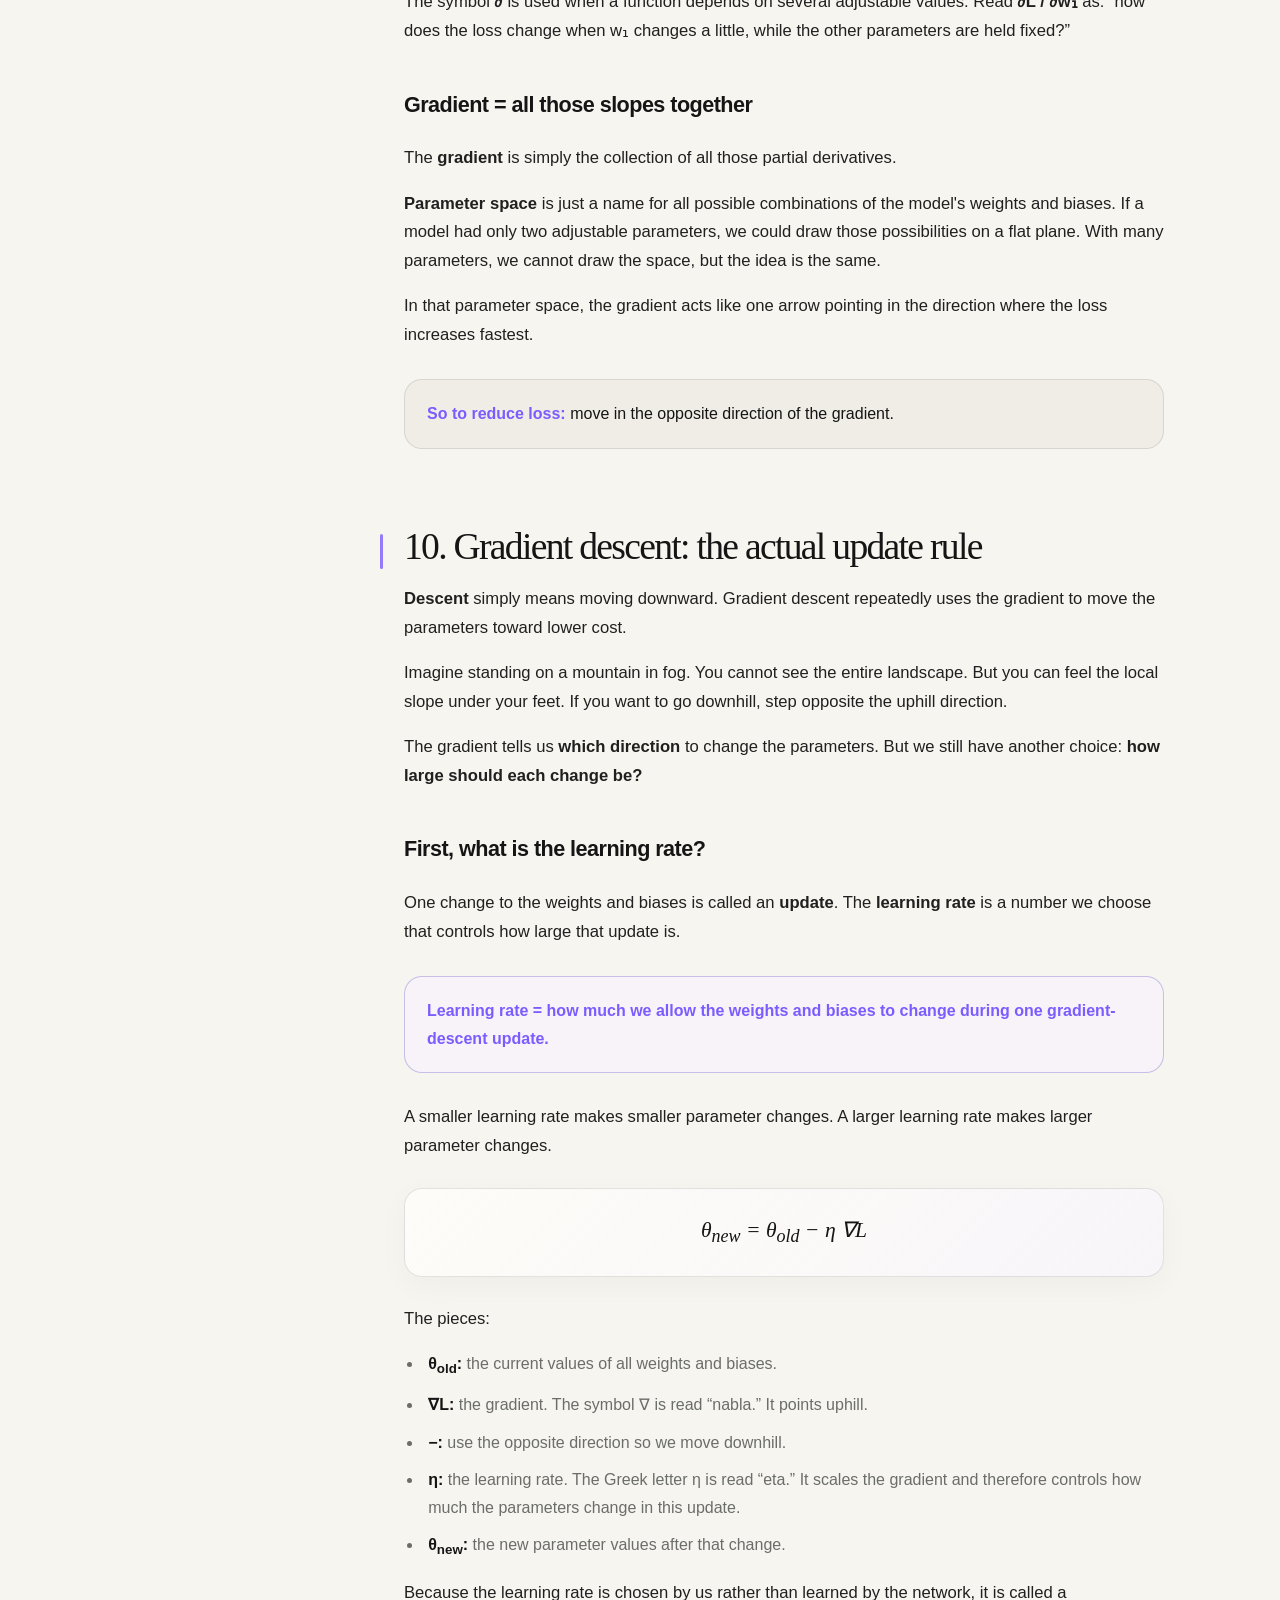
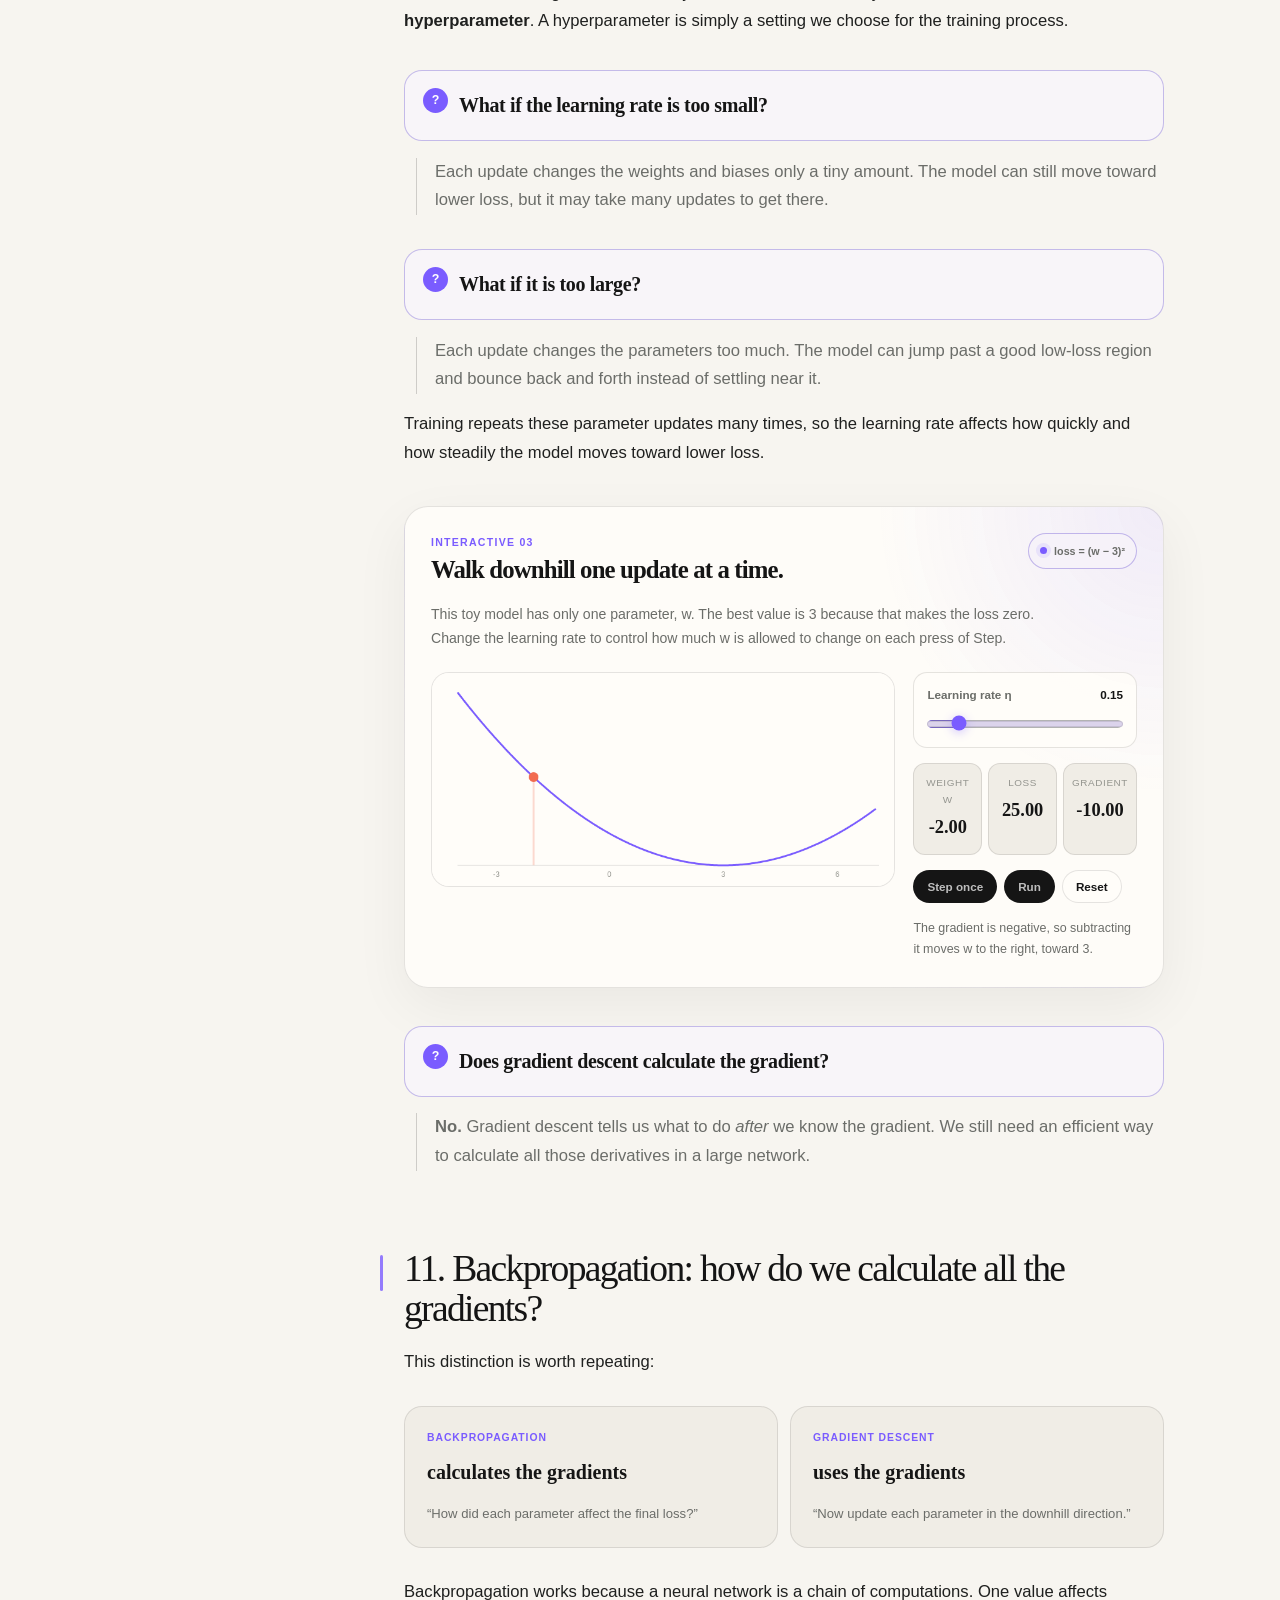
==== commit 65b66a1c: "Add files via upload" ====
--- a/chapter-1-neural-networks.html
+++ b/chapter-1-neural-networks.html
@@ -5,10 +5,10 @@
   <meta name="viewport" content="width=device-width, initial-scale=1">
   <meta name="description" content="Neural networks explained from absolute zero: neurons, weights, bias, activations, layers, loss, gradients, gradient descent, backpropagation, batches and epochs.">
   <meta name="theme-color" content="#6d4aff">
-  <meta property="og:title" content="Chapter 1: Neural Networks — Under the Hood of AI">
+  <meta property="og:title" content="Chapter 1: Neural Networks | Under the Hood of AI">
   <meta property="og:description" content="A question-driven, visual explanation of how a neural network learns, starting from one neuron.">
   <meta property="og:type" content="article">
-  <title>Chapter 1: Neural Networks — Under the Hood of AI</title>
+  <title>Chapter 1: Neural Networks | Under the Hood of AI</title>
   <style>
 :root {
   --bg: #f7f5f0;
@@ -489,7 +489,7 @@
 @media(max-width:900px){.compact-loop{grid-template-columns:repeat(3,1fr)}.fix-grid,.takeoff-grid{grid-template-columns:1fr 1fr}.depth-lab,.gradient-flow-lab,.sequence-lab{grid-template-columns:1fr}.residual-diagram{grid-template-columns:65px 1fr 40px 110px}.chapter-two-head::before{right:20px}}
 @media(max-width:620px){.compact-loop,.fix-grid,.takeoff-grid{grid-template-columns:1fr}.depth-stage{min-height:290px}.gradient-chain{min-height:270px}.path-compare{grid-template-columns:1fr}.residual-diagram{grid-template-columns:1fr;gap:9px}.res-skip{display:none}.res-plus{margin:auto}.token-lane{overflow-x:auto;grid-template-columns:repeat(var(--tokens,8),36px)}.chapter-two-head::before{display:none}}
 
-/* Chapter 2 — video-aligned transition rebuild */
+/* Shared transition styles */
 body[data-page="chapter-2"] .article-head{--page-accent:var(--coral)}
 body[data-page="chapter-2"] .question::before{background:var(--coral)}
 body[data-page="chapter-2"] .callout strong{color:var(--coral)}
@@ -508,7 +508,7 @@
 @media(max-width:900px){.compact-loop{grid-template-columns:repeat(3,1fr)}.parameter-lab,.nextword-lab,.parallel-lab{grid-template-columns:1fr}.training-example{grid-template-columns:1fr}.training-example-arrow{transform:rotate(90deg)}}
 @media(max-width:620px){.compact-loop{grid-template-columns:1fr}.transition-lane{overflow:auto;grid-template-columns:repeat(6,62px)!important}.parameter-display{min-height:220px}.transformer-preview-flow{padding:15px}}
 
-/* Chapter 3 — Transformers */
+/* Chapter 3 - Transformers */
 body[data-page="chapter-3"] .playground{
   border-color:color-mix(in srgb,var(--cyan) 28%,var(--line));
   background:linear-gradient(145deg,color-mix(in srgb,var(--cyan) 5%,var(--surface-solid)),color-mix(in srgb,var(--surface-solid) 85%,transparent));
@@ -586,7 +586,7 @@
   .mask-grid span{height:46px}
 }
 
-/* Chapter 4 — Hardware & Compute */
+/* Chapter 4 - Hardware & Compute */
 body[data-page="chapter-4"] .playground{border-color:color-mix(in srgb,var(--lime) 30%,var(--line));background:linear-gradient(145deg,color-mix(in srgb,var(--lime) 5%,var(--surface-solid)),color-mix(in srgb,var(--surface-solid) 85%,transparent))}
 body[data-page="chapter-4"] .playground-head small,body[data-page="chapter-4"] .chapter-map i{color:var(--lime)}
 body[data-page="chapter-4"] .chapter-map span{background:color-mix(in srgb,var(--lime) 8%,var(--surface-2))}
@@ -740,7 +740,7 @@
 <main class="article-shell">
 <aside class="toc"><strong>In this chapter</strong>
   <a href="#why-ml">Why ML?</a>
-  <a href="#vocabulary">Five words first</a>
+  <a href="#vocabulary">Six words first</a>
   <a href="#neuron">One neuron</a>
   <a href="#weights-bias">Weights + bias</a>
   <a href="#activation">Activation</a>
@@ -759,7 +759,7 @@
     <div class="kicker">Chapter 1 · Foundations</div>
     <h1>Neural Networks, from zero.</h1>
     <p>We will start with one number going into one neuron and end with a complete training loop. Every new idea appears only because the previous idea creates a problem we need to solve.</p>
-    <div class="article-meta"><span>Absolute beginner</span><span>~30–35 min read</span><span>3 interactive demos</span><span>No ML assumed</span></div>
+    <div class="article-meta"><span>Absolute beginner</span><span>~30-35 min read</span><span>3 interactive demos</span><span>No ML assumed</span></div>
   </header>
 
   <p class="lead">When someone says “the neural network learns,” what actually changes? Where are the rules stored? Who tells a weight whether to go up or down? This chapter is built around those exact questions.</p>
@@ -774,56 +774,58 @@
     show_warning()</code></pre>
   <p>The computer does not discover anything. It follows the instructions we gave it.</p>
 
-  <p>Now imagine that we want a program that looks at a photo and tells us whether it contains a cat.</p>
-  <div class="question">Why not just write the rules for “cat”?</div>
-  <p class="answer">Because the computer receives pixel values, not concepts such as “ears,” “fur,” or “cat.” A cat can appear at different angles, sizes, lighting conditions and backgrounds. Writing enough exact rules is not practical.</p>
+  <p>Now imagine that we want a program to recognize handwritten digits from 0 to 9.</p>
+  <p>Each image can be represented by a grid of pixel-brightness numbers. In the classic example used throughout this chapter, the image is 28 × 28 pixels, so the network receives 784 brightness values.</p>
+  <div class="question">Why not just write exact rules for every digit?</div>
+  <p class="answer">Because people write the same digit in many different ways. Instead of hand-writing every recognition rule, we can give the network many labeled examples and let training adjust its weights and biases so it performs better on those examples.</p>
 
   <p>Machine learning changes what we give the computer.</p>
   <div class="compare-strip">
     <div><small>Normal programming</small><strong>Rules + data → answer</strong></div>
-    <div><small>Machine learning</small><strong>Examples + answers → learned rule</strong></div>
+    <div><small>Machine learning</small><strong>Labeled examples → adjusted parameters</strong></div>
   </div>
-  <p>Instead of writing the full rule ourselves, we build a function with adjustable numbers inside it. We show it many examples. Then we keep adjusting those numbers until the function gives better answers.</p>
+  <p>Instead of writing the full recognition rule ourselves, we build a function with adjustable numbers inside it. We show it many examples whose correct digits are already known. Training changes those adjustable numbers so the function becomes better at the task.</p>
 
   <div class="callout simple"><strong>The entire chapter in one sentence:</strong> a neural network is a function with adjustable parameters, and training is the process of finding parameter values that make its predictions better.</div>
 
-  <h2 id="vocabulary">2. Five words before we build anything</h2>
+  <h2 id="vocabulary">2. Six words before we build anything</h2>
   <p>These words appear everywhere in machine learning. It is much easier if we make them concrete now.</p>
   <div class="term-grid">
-    <div class="term-card"><b>Feature</b><p>An input the model receives. Example: hours studied.</p><code>x</code></div>
-    <div class="term-card"><b>Label</b><p>The correct answer we want the model to learn. Example: pass or fail.</p><code>y</code></div>
-    <div class="term-card"><b>Prediction</b><p>The answer the model currently gives.</p><code>ŷ</code></div>
-    <div class="term-card"><b>Parameter</b><p>A number learned during training. Weights and biases are parameters.</p><code>w, b</code></div>
-    <div class="term-card"><b>Hyperparameter</b><p>A training choice we set, such as learning rate or batch size.</p><code>η</code></div>
-    <div class="term-card"><b>Model</b><p>The whole function that turns inputs into a prediction.</p><code>f(x; θ)</code></div>
+    <div class="term-card"><b>Feature</b><p>One input value the model receives. Here, a feature can be the brightness of one pixel.</p><code>x</code></div>
+    <div class="term-card"><b>Label</b><p>The correct answer attached to a training example. Here, the label is the digit shown in the image.</p><code>y</code></div>
+    <div class="term-card"><b>Prediction</b><p>The answer the model currently gives before we compare it with the label. Here, it is the digit the network chooses.</p><code>ŷ</code></div>
+    <div class="term-card"><b>Dataset</b><p>A collection of examples. Here, it means many handwritten-digit images together with the correct digit for each image.</p><code>{x, y}</code></div>
+    <div class="term-card"><b>Parameter</b><p>An adjustable number inside the model. Training changes parameters. Weights and biases are parameters.</p><code>w, b</code></div>
+    <div class="term-card"><b>Model</b><p>The whole mathematical function that turns inputs into a prediction.</p><code>f(x; θ)</code></div>
   </div>
   <div class="question">What is θ?</div>
   <p class="answer"><strong>θ</strong> (“theta”) is often used as one symbol meaning “all the parameters in the model.” Instead of writing every weight and every bias, we can say the model has parameters θ.</p>
 
   <h2 id="neuron">3. What exactly is one artificial neuron?</h2>
   <p>Forget the brain analogy for a moment. An artificial neuron is just a small mathematical function.</p>
-  <p>Suppose we are building a tiny model that estimates whether a student is likely to pass. We give it three numbers:</p>
-  <pre><code>x₁ = hours studied
-x₂ = attendance
-x₃ = previous score</code></pre>
-  <p>The neuron receives those three inputs and returns one output.</p>
+  <p>To understand one neuron, zoom in on a neuron in the next layer of the digit-recognition network. It receives activation numbers from neurons in the previous layer.</p>
+  <p>The real network has many incoming values. To make the calculation easy to see, the small interactive example below shows only three of them:</p>
+  <pre><code>x₁ = brightness / activation 1
+x₂ = brightness / activation 2
+x₃ = brightness / activation 3</code></pre>
+  <p>The neuron combines those input numbers and returns one activation of its own.</p>
 
   <div class="diagram">
     <div class="diagram-title">The shape of one neuron</div>
     <div class="neuron-flow">
       <div class="nf-inputs"><span>x₁</span><span>x₂</span><span>x₃</span></div>
-      <div class="nf-arrow">weighted<br>evidence →</div>
+      <div class="nf-arrow">weighted<br>inputs →</div>
       <div class="nf-core">Σ<small>add</small></div>
       <div class="nf-arrow">→ activation →</div>
       <div class="nf-out">a<small>output</small></div>
     </div>
   </div>
 
-  <div class="question">Does the neuron understand “studying” or “attendance”?</div>
-  <p class="answer">No. It only receives numbers. Meaning comes from what those numbers represent in our dataset and from patterns the network learns.</p>
+  <div class="question">Does the neuron see a handwritten digit the way we do?</div>
+  <p class="answer">No. It receives numbers. In the input layer, those numbers come from pixel brightness. In later layers, they are activations produced by earlier neurons.</p>
 
   <h2 id="weights-bias">4. Weights and bias: what do these numbers actually do?</h2>
-  <p>The three inputs probably should not matter equally. Maybe hours studied matters a lot. Maybe attendance matters somewhat less. We give each input its own <strong>weight</strong>.</p>
+  <p>The incoming activations should not all influence the next neuron in the same way. We give each incoming connection its own <strong>weight</strong>.</p>
   <div class="math">z = w₁x₁ + w₂x₂ + w₃x₃ + b</div>
   <p>Read the equation from left to right:</p>
   <div class="equation-breakdown">
@@ -834,7 +836,7 @@
   </div>
 
   <h3>What does a weight mean?</h3>
-  <p>A weight controls <strong>how strongly</strong> an input pushes the neuron's result and <strong>in which direction</strong>.</p>
+  <p>A weight controls <strong>how strongly</strong> one incoming activation affects the neuron's weighted sum and <strong>in which direction</strong>.</p>
   <ul class="plain-list">
     <li><strong>Large positive weight:</strong> this input strongly pushes the result upward.</li>
     <li><strong>Large negative weight:</strong> this input strongly pushes the result downward.</li>
@@ -843,10 +845,10 @@
 
   <h3>Then what is the bias?</h3>
   <p>The bias is another learned number, but it is not attached to a particular input. It shifts the whole result.</p>
-  <div class="callout"><strong>Mental model:</strong> weights answer “how much should I care about each piece of evidence?” Bias answers “where should my default starting point be?”</div>
+  <div class="callout"><strong>Keep this picture:</strong> the weights control which incoming activation patterns raise or lower the weighted sum. The bias shifts that weighted sum before the activation function is applied, so it affects how large the sum needs to be before the neuron becomes strongly active.</div>
 
   <div class="question">Are weights and biases chosen by the programmer?</div>
-  <p class="answer">We usually initialize them, often with small random values. Training then changes them. The final useful values are learned from data.</p>
+  <p class="answer">We first <strong>initialize</strong> them, which just means choosing starting values, often random ones. Training then changes them. The useful final values are learned from the training data.</p>
 
   <section class="playground" id="neuron-playground" aria-labelledby="neuron-playground-title">
     <div class="playground-head">
@@ -856,11 +858,11 @@
     <p class="playground-intro">Move an input, its weight, or the bias. The neuron recomputes immediately. This is the weighted sum happening in front of you.</p>
     <div class="neuron-lab">
       <div class="control-stack">
-        <label>Hours studied · x₁ <output id="x1-val">0.8</output><input id="x1" type="range" min="0" max="1" step="0.05" value="0.8"></label>
+        <label>Input activation · x₁ <output id="x1-val">0.8</output><input id="x1" type="range" min="0" max="1" step="0.05" value="0.8"></label>
         <label>Weight · w₁ <output id="w1-val">1.2</output><input id="w1" type="range" min="-2" max="2" step="0.1" value="1.2"></label>
-        <label>Attendance · x₂ <output id="x2-val">0.7</output><input id="x2" type="range" min="0" max="1" step="0.05" value="0.7"></label>
+        <label>Input activation · x₂ <output id="x2-val">0.7</output><input id="x2" type="range" min="0" max="1" step="0.05" value="0.7"></label>
         <label>Weight · w₂ <output id="w2-val">0.8</output><input id="w2" type="range" min="-2" max="2" step="0.1" value="0.8"></label>
-        <label>Previous score · x₃ <output id="x3-val">0.6</output><input id="x3" type="range" min="0" max="1" step="0.05" value="0.6"></label>
+        <label>Input activation · x₃ <output id="x3-val">0.6</output><input id="x3" type="range" min="0" max="1" step="0.05" value="0.6"></label>
         <label>Weight · w₃ <output id="w3-val">1.0</output><input id="w3" type="range" min="-2" max="2" step="0.1" value="1.0"></label>
         <label>Bias · b <output id="b-val">-1.0</output><input id="bias" type="range" min="-3" max="3" step="0.1" value="-1"></label>
       </div>
@@ -869,19 +871,21 @@
         <div class="result-stack"><span>weighted sum <b>z</b></span><strong id="z-result">1.12</strong></div>
         <div class="result-arrow">↓ sigmoid</div>
         <div class="result-stack accent"><span>activation <b>a</b></span><strong id="a-result">0.754</strong></div>
-        <p id="neuron-explain">The current evidence pushes this neuron above its bias threshold.</p>
+        <p id="neuron-explain">The weighted sum is positive, so sigmoid produces an activation above 0.5.</p>
       </div>
     </div>
   </section>
 
-  <p>When we write the same idea compactly, we collect all weights into a vector <b>w</b> and all inputs into a vector <b>x</b>:</p>
-  <div class="math">z = wᵀx + b</div>
-  <p>The expression <b>wᵀx</b> is a <strong>dot product</strong>. In plain English, it means exactly what we already did: multiply matching entries and add the results.</p>
+  <p>When we write the same idea compactly, we use a <strong>vector</strong>. A vector is just an ordered list of numbers. Here, one vector holds the inputs and another holds the matching weights.</p>
+  <pre><code>x = [x₁, x₂, x₃]
+w = [w₁, w₂, w₃]</code></pre>
+  <div class="math">z = w · x + b</div>
+  <p>The expression <b>w · x</b> is a <strong>dot product</strong>. It means exactly what we already did: multiply each input by its matching weight, then add those products together.</p>
 
   <h2 id="activation">5. Why do we need an activation function?</h2>
   <p>Right now our neuron computes a weighted sum. You might reasonably ask: if one weighted sum is useful, why not stack many of them?</p>
-  <div class="question">Wouldn't many linear layers automatically become powerful?</div>
-  <p class="answer">No. Without a nonlinear step between them, many linear layers can still collapse into one linear transformation. More layers would look deeper, but they would not gain the ability to model truly curved, complicated relationships.</p>
+  <div class="question">Wouldn't stacking many weighted-sum layers automatically become powerful?</div>
+  <p class="answer">No. If every layer only multiplies by weights and adds biases, stacking many of them can still simplify to another multiply-and-add rule. The network needs a step that can bend this simple relationship instead of staying in the same straight-line family.</p>
 
   <p>For a one-dimensional example:</p>
   <div class="math">y = w₁x + b₁<br><br>z = w₂y + b₂</div>
@@ -889,30 +893,31 @@
   <div class="math">z = w₂(w₁x + b₁) + b₂ = (w₂w₁)x + (w₂b₁ + b₂)</div>
   <p>After simplifying, it is still in the same straight-line form: some weight × x + some bias.</p>
 
-  <p>We need a <strong>bend</strong>. That bend is the activation function.</p>
+  <p>We need a <strong>bend</strong>. That bend is the activation function. This is what people mean by adding <strong>nonlinearity</strong>: the output is no longer forced to follow one straight-line rule.</p>
   <div class="math">a = activation(z)</div>
 
   <h3>Sigmoid</h3>
-  <p>Sigmoid squeezes any input into a value between 0 and 1. It is useful when the output should behave like a probability.</p>
+  <p>Sigmoid squeezes any input into a value between 0 and 1. In this simple network, that gives each neuron an activation that can range from close to 0 to close to 1.</p>
   <div class="math">sigmoid(z) = 1 / (1 + e<sup>−z</sup>)</div>
 
   <h3>ReLU</h3>
-  <p>ReLU is much simpler:</p>
+  <p><strong>ReLU</strong> stands for Rectified Linear Unit. The name sounds complicated, but the function is simple:</p>
   <div class="math">ReLU(z) = max(0, z)</div>
-  <p>Negative input? Output 0. Positive input? Keep it. ReLU became popular in deep hidden layers partly because its positive side does not flatten out like sigmoid's tails.</p>
+  <p>Negative input? Output 0. Positive input? Keep it. Unlike sigmoid, ReLU's positive side does not flatten out as the input becomes large.</p>
 
   <section class="playground" id="activation-playground" aria-labelledby="activation-title">
     <div class="playground-head">
       <div><small>INTERACTIVE 02</small><h3 id="activation-title">Same input. Different bend.</h3></div>
       <div class="function-tabs" role="group" aria-label="Activation function"><button class="act-tab active" data-act="relu">ReLU</button><button class="act-tab" data-act="sigmoid">Sigmoid</button><button class="act-tab" data-act="tanh">tanh</button></div>
     </div>
+    <p class="playground-intro">In this demo, <strong>local slope</strong> means how much the activation output changes when z changes a little. We will connect this idea to derivatives later.</p>
     <div class="activation-lab">
       <div class="activation-canvas-wrap"><canvas id="activation-canvas" width="700" height="320" aria-label="Activation function graph"></canvas></div>
       <div class="activation-controls">
         <label>Input z <output id="act-z-val">1.5</output><input id="act-z" type="range" min="-5" max="5" step="0.1" value="1.5"></label>
         <div class="mini-metric"><span>output a</span><strong id="act-output">1.500</strong></div>
         <div class="mini-metric"><span>local slope</span><strong id="act-slope">1.000</strong></div>
-        <p id="act-note">On ReLU's positive side, the slope is 1, so a learning signal can pass through without shrinking here.</p>
+        <p id="act-note">On ReLU's positive side, the slope is 1. A small change in z causes about the same-sized change in the output here.</p>
       </div>
     </div>
   </section>
@@ -920,7 +925,9 @@
   <details class="check"><summary>Check: what is the difference between z and a?</summary><p><strong>z</strong> is the weighted sum before the activation. <strong>a</strong> is the neuron's output after the activation function has been applied.</p></details>
 
   <h2 id="layers">6. How does one neuron become a layer?</h2>
-  <p>One neuron gives one output. A layer contains many neurons looking at the same input. Each neuron has its own weights and bias, so each can learn a different pattern.</p>
+  <p>One neuron gives one output. A layer contains many neurons looking at the same previous layer. Each neuron has its own weights and bias, so each can respond differently to the same incoming activations.</p>
+  <p>The diagram below is intentionally small so the connections are readable. The handwritten-digit network that motivates this chapter is much larger:</p>
+  <div class="callout simple"><strong>784 input neurons → 16 hidden neurons → 16 hidden neurons → 10 output neurons</strong></div>
   <div class="diagram">
     <div class="diagram-title">One layer = many neurons in parallel</div>
     <div class="network-svg" aria-label="Inputs connected to hidden neurons and output">
@@ -939,12 +946,14 @@
     </div>
   </div>
 
-  <p>Writing every neuron's equation one by one would be messy. So we stack the neurons' weights into a <strong>matrix</strong> <b>W</b>, and their biases into a vector <b>b</b>.</p>
+  <p>Writing every neuron's equation one by one would be messy. So we put the weights into a <strong>matrix</strong> <b>W</b>. A matrix is simply a rectangular grid of numbers. Each row can hold the weights for one neuron. The biases are kept in a vector <b>b</b>, which is a list containing one bias for each neuron.</p>
   <div class="math">z = Wx + b &nbsp;&nbsp;&nbsp; → &nbsp;&nbsp;&nbsp; a = activation(z)</div>
   <div class="question">Is that a new idea?</div>
-  <p class="answer">No. It is the exact same neuron equation, just performed for many neurons at once. Each row of W holds one neuron's weights.</p>
+  <p class="answer">No. It is the same weighted-sum calculation performed for many neurons at once. Multiplying <b>W</b> by <b>x</b> lets all those neurons compute their weighted sums together.</p>
 
   <p>This matrix form will matter again in the hardware chapter, because modern AI spends enormous amounts of time doing matrix multiplication.</p>
+
+  <p>A <strong>hidden layer</strong> is simply a layer between the input and the final output. It is called hidden because its values are internal to the network rather than values we directly provide or the final prediction we read.</p>
 
   <h3>What are hidden layers learning?</h3>
   <p>A hidden layer is not given a human-written meaning. Its job is to create internal features that make the final prediction easier.</p>
@@ -962,29 +971,28 @@
 layer 2: z² = W²a¹ + b² →  a² = activation(z²)
   ↓
 output: ŷ</code></pre>
+  <p>The small raised ¹ and ² labels just tell us which layer the values belong to.</p>
   <p>This movement from input to prediction is called the <strong>forward pass</strong>.</p>
   <div class="question">Does the model learn during the forward pass?</div>
   <p class="answer">Not yet. The forward pass only uses the current parameters to produce a prediction. To learn, we must first measure how wrong that prediction is.</p>
 
   <h2 id="loss">8. Loss: how does the network know it was wrong?</h2>
-  <p>Suppose the correct answer is <b>7</b>, but the network predicts <b>2</b>. Saying “wrong” is not enough. Training needs a number that says <strong>how wrong</strong>.</p>
+  <p>Suppose a digit image is labeled <b>7</b>, but the network's output most strongly points to <b>2</b>. Saying “wrong” is not enough. Training needs a number that says <strong>how wrong</strong> the output was.</p>
   <p>That number is the <strong>loss</strong>.</p>
   <div class="loss-scale"><span class="good">small loss<br><b>good prediction</b></span><div></div><span class="bad">large loss<br><b>bad prediction</b></span></div>
 
-  <h3>A simple regression loss: squared error</h3>
-  <p>If we are predicting a number, a simple loss is:</p>
+  <h3>One simple loss: squared error</h3>
+  <p>For one output number, a simple choice is:</p>
   <div class="math">L = (ŷ − y)²</div>
-  <p>If the prediction is 9 and the correct answer is 10, the error is −1 and the squared loss is 1. If the prediction is 2 and the answer is 10, the error is −8 and the squared loss is 64. Big misses are punished more strongly.</p>
-
-  <h3>Classification uses a different idea</h3>
-  <p>For categories, the network often outputs probabilities. A common loss called <strong>cross-entropy</strong> gives a small penalty when the correct class receives high probability and a large penalty when the model is confidently wrong.</p>
-  <div class="callout simple"><strong>Do not get stuck on the formula yet.</strong> The core job of any loss is the same: convert prediction quality into one number we can try to reduce.</div>
+  <p>If the prediction is 9 and the correct answer is 10, the difference is -1 and the squared loss is 1. If the prediction is 2 and the answer is 10, the difference is -8 and the squared loss is 64. Bigger misses create a bigger penalty.</p>
+  <p>In a digit-recognition network with several output neurons, the same idea can be applied by comparing each output with the value we wanted and adding the squared differences.</p>
+  <div class="callout simple"><strong>The important idea:</strong> loss turns prediction quality into a number that we can try to reduce.</div>
 
   <div class="question">So learning means minimizing loss?</div>
-  <p class="answer">Yes. More precisely, training tries to find weights and biases that produce a low average loss across the training examples.</p>
+  <p class="answer">Yes, in the sense of making it as small as possible. For one training example, we can talk about its loss. Across many training examples, we can average those losses. That average is often called the <strong>cost</strong>. Training changes the weights and biases to make this overall cost smaller.</p>
 
   <h2 id="derivatives">9. From derivative to gradient: how do we know what to change?</h2>
-  <p>Now we have millions of parameters and one loss number.</p>
+  <p>Now we have many adjustable parameters and one number that measures how bad the current parameter choices are.</p>
   <div class="question">If the loss is 4.7, what does that tell weight #183,421 to do?</div>
   <p class="answer">Nothing by itself. We need to know how the loss would change if we nudged each parameter. That is where derivatives and gradients enter.</p>
 
@@ -994,34 +1002,48 @@
 
   <h3>Partial derivative = one slope while other parameters stay fixed</h3>
   <p>A real loss depends on many parameters. So we ask the same slope question one parameter at a time.</p>
-  <div class="math">∂L / ∂w₁ &nbsp;&nbsp; ∂L / ∂w₂ &nbsp;&nbsp; ∂L / ∂b₁ &nbsp;&nbsp; …</div>
+  <div class="math">∂L / ∂w₁ &nbsp;&nbsp; ∂L / ∂w₂ &nbsp;&nbsp; ∂L / ∂b₁ &nbsp;&nbsp; ...</div>
+  <p>The symbol <b>∂</b> is used when a function depends on several adjustable values. Read <b>∂L / ∂w₁</b> as: “how does the loss change when w₁ changes a little, while the other parameters are held fixed?”</p>
 
   <h3>Gradient = all those slopes together</h3>
-  <p>The <strong>gradient</strong> is simply the collection of all those partial derivatives. Think of it as one giant arrow telling us the direction in parameter space where loss increases fastest.</p>
+  <p>The <strong>gradient</strong> is simply the collection of all those partial derivatives.</p>
+  <p><strong>Parameter space</strong> is just a name for all possible combinations of the model's weights and biases. If a model had only two adjustable parameters, we could draw those possibilities on a flat plane. With many parameters, we cannot draw the space, but the idea is the same.</p>
+  <p>In that parameter space, the gradient acts like one arrow pointing in the direction where the loss increases fastest.</p>
   <div class="callout"><strong>So to reduce loss:</strong> move in the opposite direction of the gradient.</div>
 
   <h2 id="gradient">10. Gradient descent: the actual update rule</h2>
+  <p><strong>Descent</strong> simply means moving downward. Gradient descent repeatedly uses the gradient to move the parameters toward lower cost.</p>
   <p>Imagine standing on a mountain in fog. You cannot see the entire landscape. But you can feel the local slope under your feet. If you want to go downhill, step opposite the uphill direction.</p>
+  <p>The gradient tells us <strong>which direction</strong> to change the parameters. But we still have another choice: <strong>how large should each change be?</strong></p>
+
+  <h3>First, what is the learning rate?</h3>
+  <p>One change to the weights and biases is called an <strong>update</strong>. The <strong>learning rate</strong> is a number we choose that controls how large that update is.</p>
+  <div class="callout simple"><strong>Learning rate = how much we allow the weights and biases to change during one gradient-descent update.</strong></div>
+  <p>A smaller learning rate makes smaller parameter changes. A larger learning rate makes larger parameter changes.</p>
+
   <div class="math">θ<sub>new</sub> = θ<sub>old</sub> − η ∇L</div>
   <p>The pieces:</p>
   <ul class="plain-list">
-    <li><strong>θ:</strong> all model parameters.</li>
-    <li><strong>∇L:</strong> the gradient, the uphill direction.</li>
-    <li><strong>−:</strong> flip uphill into downhill.</li>
-    <li><strong>η:</strong> the learning rate, which controls step size.</li>
+    <li><strong>θ<sub>old</sub>:</strong> the current values of all weights and biases.</li>
+    <li><strong>∇L:</strong> the gradient. The symbol ∇ is read “nabla.” It points uphill.</li>
+    <li><strong>−:</strong> use the opposite direction so we move downhill.</li>
+    <li><strong>η:</strong> the learning rate. The Greek letter η is read “eta.” It scales the gradient and therefore controls how much the parameters change in this update.</li>
+    <li><strong>θ<sub>new</sub>:</strong> the new parameter values after that change.</li>
   </ul>
+  <p>Because the learning rate is chosen by us rather than learned by the network, it is called a <strong>hyperparameter</strong>. A hyperparameter is simply a setting we choose for the training process.</p>
 
   <div class="question">What if the learning rate is too small?</div>
-  <p class="answer">Training can move painfully slowly.</p>
+  <p class="answer">Each update changes the weights and biases only a tiny amount. The model can still move toward lower loss, but it may take many updates to get there.</p>
   <div class="question">What if it is too large?</div>
-  <p class="answer">The updates can jump over good values, bounce around, or even diverge.</p>
+  <p class="answer">Each update changes the parameters too much. The model can jump past a good low-loss region and bounce back and forth instead of settling near it.</p>
+  <p>Training repeats these parameter updates many times, so the learning rate affects how quickly and how steadily the model moves toward lower loss.</p>
 
   <section class="playground" id="gd-playground" aria-labelledby="gd-title">
     <div class="playground-head">
       <div><small>INTERACTIVE 03</small><h3 id="gd-title">Walk downhill one update at a time.</h3></div>
       <div class="live-pill">loss = (w − 3)²</div>
     </div>
-    <p class="playground-intro">This toy model has only one parameter, w. The best value is 3 because that makes the loss zero. Try different learning rates and press Step.</p>
+    <p class="playground-intro">This toy model has only one parameter, w. The best value is 3 because that makes the loss zero. Change the learning rate to control how much w is allowed to change on each press of Step.</p>
     <div class="gd-lab">
       <canvas id="gd-canvas" width="760" height="350" aria-label="Gradient descent curve"></canvas>
       <div class="gd-panel">
@@ -1051,7 +1073,7 @@
   <p>That is the intuition behind the chain rule.</p>
 
   <h3>Why move backward?</h3>
-  <p>During the forward pass we already computed and stored intermediate values. Once we know how the final output affected the loss, we can move backward and reuse that information layer by layer.</p>
+  <p>During the forward pass we already computed and stored intermediate values. Once we know how the final output affected the loss, we can move backward and reuse that information layer by layer. Here, <strong>sensitivity</strong> means how much the loss would change if an earlier value changed a little.</p>
   <div class="backprop-flow">
     <div class="bp-row forward"><span>input</span><i>→</i><span>layer 1</span><i>→</i><span>layer 2</span><i>→</i><span>prediction</span><i>→</i><span>loss</span></div>
     <div class="bp-caption">forward pass: compute and remember values</div>
@@ -1069,25 +1091,22 @@
   <h2 id="training">12. What does training look like in practice?</h2>
   <p>So far we imagined one example. Real training uses many examples.</p>
 
-  <h3>Batch</h3>
-  <p>A <strong>batch</strong> is a group of training examples processed together. Instead of updating the model after one example or waiting for the entire dataset, we commonly use manageable mini-batches.</p>
+  <h3>Batch and mini-batch</h3>
+  <p>A <strong>batch</strong> is a group of training examples processed together. A <strong>mini-batch</strong> is a smaller group taken from the full training data. If we used every training example for each update, we would get the gradient based on the whole training set. Using a mini-batch gives a faster estimate of that direction, so we can make updates much more quickly.</p>
 
   <h3>Step / iteration</h3>
-  <p>One training <strong>step</strong> usually means: take one batch, run the forward pass, calculate loss, backpropagate, then update the parameters.</p>
-
-  <h3>Epoch</h3>
-  <p>One <strong>epoch</strong> means the training process has gone through the entire training dataset once.</p>
-  <div class="training-terms"><div><b>batch</b><span>a chunk of examples</span></div><i>→</i><div><b>step</b><span>one update using a batch</span></div><i>→</i><div><b>epoch</b><span>one full pass through the dataset</span></div></div>
-
-  <h3>Why don't we only care about training loss?</h3>
-  <p>A model can become very good at the examples it has already seen and still perform badly on new examples. That is <strong>overfitting</strong>.</p>
-  <p>So datasets are commonly separated:</p>
-  <div class="dataset-split"><div style="--p:70%"><b>Training set</b><span>learn parameters</span></div><div style="--p:15%"><b>Validation set</b><span>tune choices</span></div><div style="--p:15%"><b>Test set</b><span>final evaluation</span></div></div>
-  <p>The real goal is not memorizing training data. It is <strong>generalization</strong>: performing well on useful new examples.</p>
+  <p>One training <strong>step</strong>, also called an <strong>iteration</strong>, means: take a batch or mini-batch, run the forward pass, calculate the loss, use backpropagation to calculate gradients, then update the parameters.</p>
+  <div class="training-terms"><div><b>mini-batch</b><span>a smaller group of training examples</span></div><i>→</i><div><b>step</b><span>one parameter update using that group</span></div></div>
+
+  <h3>Training data and test data</h3>
+  <p><strong>Training data</strong> is the labeled data used to adjust the network's weights and biases.</p>
+  <p>To see whether the network learned a useful pattern rather than only doing well on examples it already saw, we can also keep separate labeled examples that were not used to adjust the parameters. This is <strong>test data</strong>.</p>
+  <div class="dataset-split" style="grid-template-columns:3fr 1fr"><div><b>Training data</b><span>used to adjust weights and biases</span></div><div><b>Test data</b><span>new examples used to check performance</span></div></div>
+  <p>If the network performs well on new examples beyond the training data, we say that what it learned <strong>generalizes</strong>.</p>
 
   <h2 id="complete-picture">13. Put everything together: what does “the network learns” actually mean?</h2>
   <div class="training-loop">
-    <div><span>01</span><b>Take a batch</b><p>Examples enter the network as numbers.</p></div>
+    <div><span>01</span><b>Take a mini-batch</b><p>A smaller group of training examples enters the network as numbers.</p></div>
     <div><span>02</span><b>Forward pass</b><p>Current weights and biases produce predictions.</p></div>
     <div><span>03</span><b>Calculate loss</b><p>Measure how wrong the predictions are.</p></div>
     <div><span>04</span><b>Backpropagate</b><p>Calculate how each parameter affected that loss.</p></div>
@@ -1097,7 +1116,7 @@
 
   <p>Nothing inside this loop requires the model to “understand” its mistake the way a human does. The process is numerical:</p>
   <div class="math">prediction → loss → derivatives → parameter update</div>
-  <p>Yet when this process is repeated over large datasets with powerful architectures, the learned parameters can represent extremely complicated patterns.</p>
+  <p>Yet when this process is repeated over large datasets in larger neural networks, the learned parameters can represent extremely complicated patterns.</p>
 
   <h3>The ideas you should carry into Chapter 2</h3>
   <div class="carry-grid">
@@ -1112,7 +1131,7 @@
   <div class="transition">
     <div class="label">Transition to Chapter 2</div>
     <h3>If this already learns, what makes “deep learning” different?</h3>
-    <p>The basic learning machinery stays the same. The next story is about <strong>depth</strong>: why stacking many layers is useful, why it was historically difficult to train them, and what changed to make deep neural networks practical.</p>
+    <p>The basic learning machinery stays the same. The next story is about <strong>depth</strong>: what changes when neural networks contain many layers and become much larger, and how that path eventually leads toward modern language models.</p>
   </div>
 
   <div class="chapter-nav"><a href="index.html"><span>← Back</span>Home & roadmap</a><a href="chapter-2-deep-learning.html"><span>Next chapter →</span>The transition to Deep Learning</a></div>
@@ -1124,6 +1143,7 @@
 <footer class="site-footer">
   <div class="footer-wrap">
     <div>© 2026 Sreya Reddy · Under the Hood of AI</div>
+    <div><a href="sources.html">Sources &amp; further learning</a> · <a href="README.md">Hosting guide</a></div>
   </div>
 </footer>
 <script>
@@ -1238,7 +1258,7 @@
     const a = 1/(1+Math.exp(-z));
     $('neuron-formula').textContent = `(${num('x1').toFixed(2)}×${num('w1').toFixed(1)}) + (${num('x2').toFixed(2)}×${num('w2').toFixed(1)}) + (${num('x3').toFixed(2)}×${num('w3').toFixed(1)}) ${signed(num('bias'))}`;
     $('z-result').textContent=z.toFixed(2); $('a-result').textContent=a.toFixed(3);
-    $('neuron-explain').textContent = z > 1 ? 'The weighted evidence strongly pushes this neuron upward.' : z > 0 ? 'The evidence pushes this neuron slightly above its current threshold.' : z > -1 ? 'The weighted evidence leaves this neuron slightly below zero.' : 'The weighted evidence strongly pushes this neuron downward.';
+    $('neuron-explain').textContent = z > 1 ? 'The weighted sum is strongly positive, so sigmoid moves the activation closer to 1.' : z > 0 ? 'The weighted sum is positive, so sigmoid produces an activation above 0.5.' : z > -1 ? 'The weighted sum is slightly negative, so sigmoid produces an activation below 0.5.' : 'The weighted sum is strongly negative, so sigmoid moves the activation closer to 0.';
   }
   ids.forEach(id => $(id)?.addEventListener('input', updateNeuron)); updateNeuron();
 
@@ -1256,7 +1276,7 @@
     ctx.strokeStyle=accent;ctx.lineWidth=3;ctx.beginPath();for(let px=25;px<W-25;px++){const x=(px-W/2)/(W/12), y=f(x);const py=sy(y);if(px===25)ctx.moveTo(px,py);else ctx.lineTo(px,py);}ctx.stroke();
     const z=parseFloat($('act-z').value), y=f(z), px=sx(z), py=sy(y);ctx.fillStyle=accent;ctx.beginPath();ctx.arc(px,py,7,0,Math.PI*2);ctx.fill();
     $('act-z-val').textContent=z.toFixed(1);$('act-output').textContent=y.toFixed(3);$('act-slope').textContent=slope(z).toFixed(3);
-    $('act-note').textContent = act==='relu' ? (z>0?'On ReLU’s positive side, the slope is 1, so the local learning signal is not shrunk here.':'On ReLU’s negative side, the slope is 0, so this unit would receive no local gradient through the activation.') : act==='sigmoid' ? (Math.abs(z)>3?'Sigmoid is in a flat tail here. Its slope is small, so gradients can shrink.':'Sigmoid is in its steeper middle region here, where changes in z noticeably affect the output.') : (Math.abs(z)>2?'tanh is approaching a flat tail here, so its slope is getting small.':'tanh is relatively steep around the center, so the output is sensitive to z here.');
+    $('act-note').textContent = act==='relu' ? (z>0?'On ReLU’s positive side, the slope is 1. A small change in z causes about the same-sized change in the output here.':'On ReLU’s negative side, the slope is 0. Small changes in z do not change the output here.') : act==='sigmoid' ? (Math.abs(z)>3?'Sigmoid is in a flat tail here. Its slope is small, so changing z only changes the output a little.':'Sigmoid is in its steeper middle region here, where changes in z noticeably affect the output.') : (Math.abs(z)>2?'tanh is approaching a flat tail here, so changing z has a smaller effect on the output.':'tanh is relatively steep around the center, so the output changes more noticeably when z changes.');
   }
   document.querySelectorAll('.act-tab').forEach(btn=>btn.addEventListener('click',()=>{document.querySelectorAll('.act-tab').forEach(b=>b.classList.remove('active'));btn.classList.add('active');act=btn.dataset.act;drawActivation();})); $('act-z')?.addEventListener('input',drawActivation); drawActivation();
 
@@ -1271,7 +1291,7 @@
     gctx.strokeStyle=accent;gctx.lineWidth=3;gctx.beginPath();for(let i=0;i<=300;i++){const x=xmin+(xmax-xmin)*i/300,y=loss(x),px=sx(x),py=sy(y);if(i===0)gctx.moveTo(px,py);else gctx.lineTo(px,py);}gctx.stroke();
     const px=sx(w),py=sy(loss(w));gctx.fillStyle=coral;gctx.beginPath();gctx.arc(px,py,8,0,Math.PI*2);gctx.fill();gctx.strokeStyle=coral;gctx.globalAlpha=.25;gctx.beginPath();gctx.moveTo(px,H-34);gctx.lineTo(px,py);gctx.stroke();gctx.globalAlpha=1;
     $('gd-w').textContent=w.toFixed(2);$('gd-loss').textContent=loss(w).toFixed(2);$('gd-grad').textContent=grad(w).toFixed(2);$('lr-val').textContent=parseFloat($('learning-rate').value).toFixed(2);
-    const lr=parseFloat($('learning-rate').value);$('gd-note').textContent = lr>0.95?'This learning rate is extremely large for this curve. Watch for bouncing or divergence.' : Math.abs(w-3)<.05?'The weight is now very close to the minimum at w = 3.' : grad(w)<0?'The gradient is negative, so subtracting it moves w to the right, toward 3.':'The gradient is positive, so subtracting it moves w to the left, toward 3.';
+    const lr=parseFloat($('learning-rate').value);$('gd-note').textContent = lr>0.95?'This learning rate is extremely large for this curve. Watch the weight overshoot the low-loss region and bounce back and forth.' : Math.abs(w-3)<.05?'The weight is now very close to the minimum at w = 3.' : grad(w)<0?'The gradient is negative, so subtracting it moves w to the right, toward 3.':'The gradient is positive, so subtracting it moves w to the left, toward 3.';
   }
   function step(){const lr=parseFloat($('learning-rate').value);w=w-lr*grad(w);if(!Number.isFinite(w)||Math.abs(w)>100){stop();w=Math.max(-12,Math.min(12,w||0));}drawGD();}
   function stop(){if(timer){clearInterval(timer);timer=null;$('gd-run').textContent='Run';}}
@@ -1407,7 +1427,7 @@
     if ($('attention-top')) $('attention-top').textContent = attentionItems[maxIndex][0];
   }
 
-  // 3) Hypothetical Michael + Jordan detector from the MLP lesson.
+  // 3) Hypothetical Michael + Jordan detector.
   let michael = 1, jordan = 1;
   function updateMLP(){
     const pre = michael + jordan - 1;
@@ -1433,7 +1453,7 @@
   updateMLP();
 })();
 
-/* Chapter 4 interactives — Hardware & Compute */
+/* Chapter 4 interactives - Hardware & Compute */
 (function(){
   const $ = (id) => document.getElementById(id);
   if (!document.body || document.body.dataset.page !== 'chapter-4') return;
